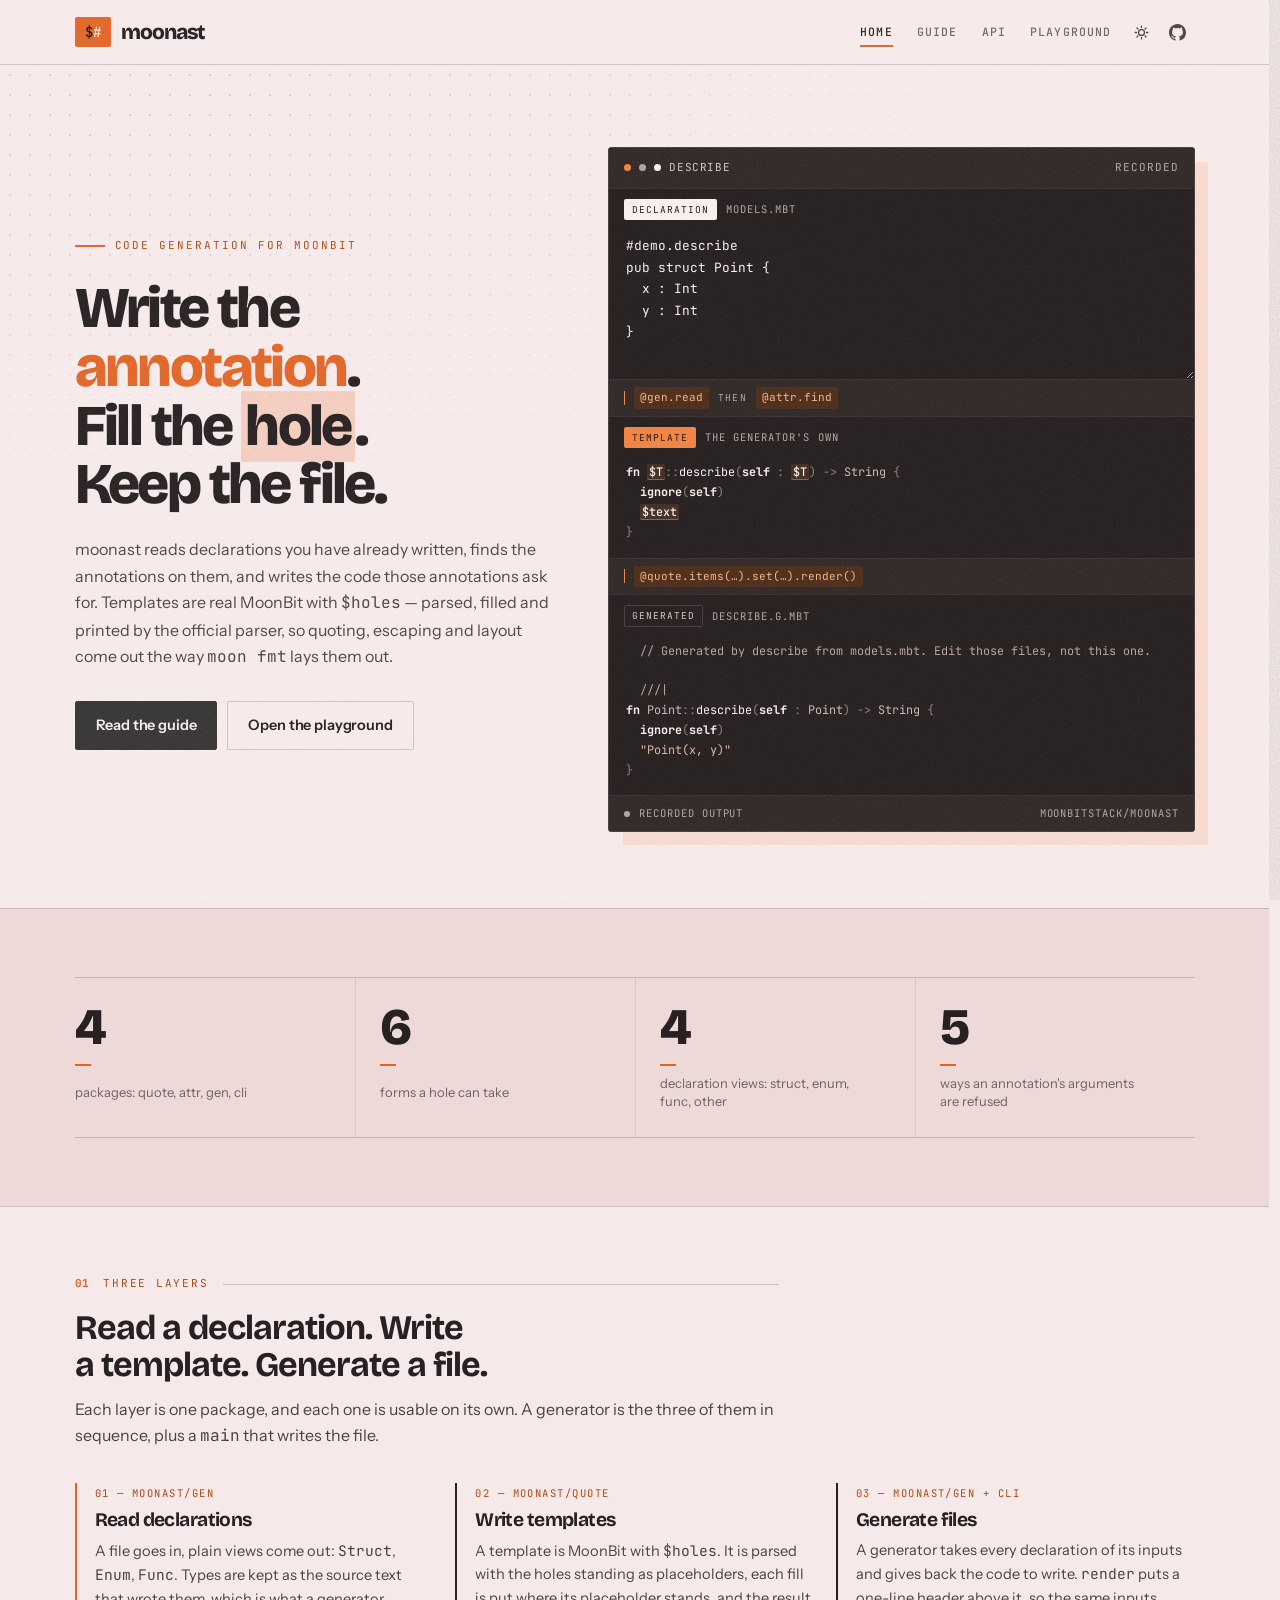
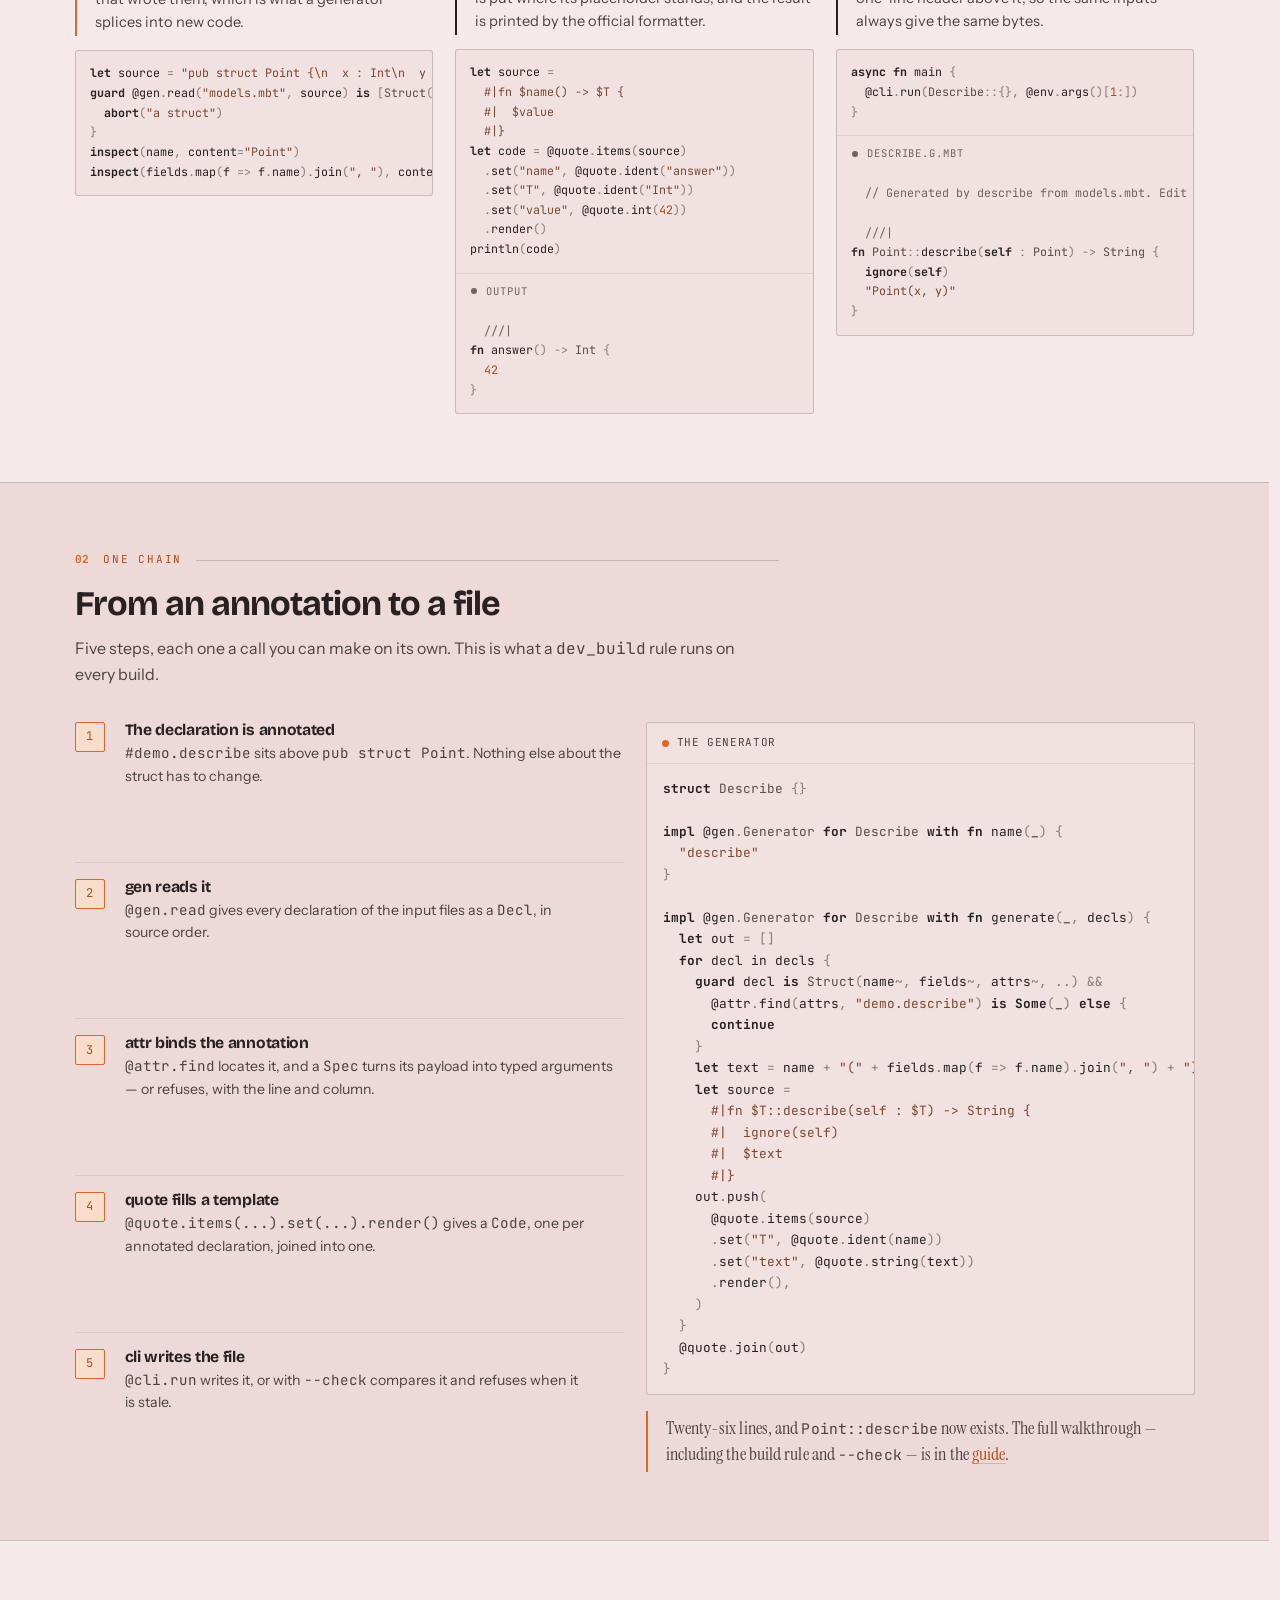
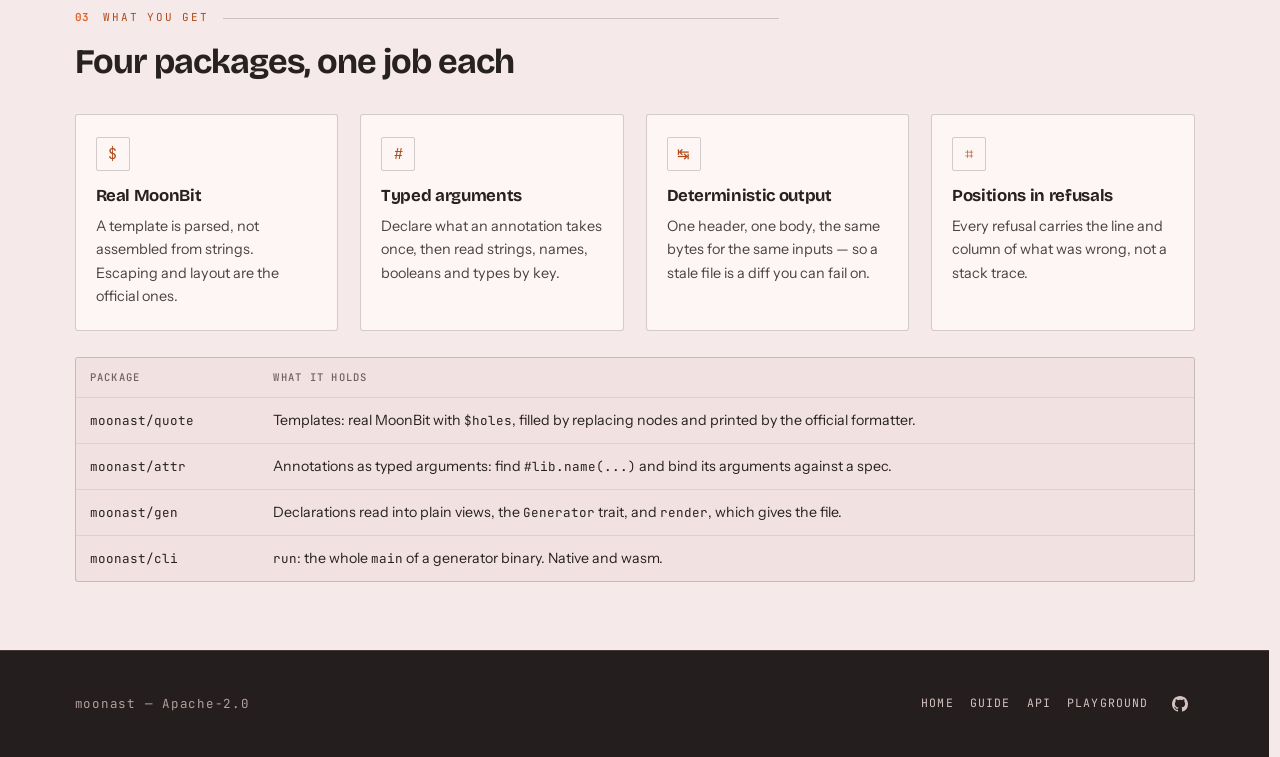
==== docs/index.html @ d5c6f60c "docs(moonast): a site that walks the annotation-to-file chain, and runs it. docs/ holds the pages: a" ====
<!doctype html>
<html lang="en">
<head>
<meta charset="utf-8">
<meta name="viewport" content="width=device-width, initial-scale=1">
<title>moonast — code generation for MoonBit from annotated declarations</title>
<meta name="description" content="moonast reads annotated MoonBit declarations, fills real MoonBit templates, and writes generated files. Four packages: quote, attr, gen, cli.">
<link rel="icon" href="data:image/svg+xml,%3Csvg xmlns='http://www.w3.org/2000/svg' viewBox='0 0 32 32'%3E%3Crect width='32' height='32' rx='7' fill='%23272121'/%3E%3Ctext x='16' y='24' font-family='monospace' font-size='21' fill='%23e16428' text-anchor='middle'%3E%24%3C/text%3E%3C/svg%3E">
<link rel="preconnect" href="https://fonts.googleapis.com">
<link rel="preconnect" href="https://fonts.gstatic.com" crossorigin>
<link href="https://fonts.googleapis.com/css2?family=Bricolage+Grotesque:opsz,wght@12..96,600;12..96,800&family=Instrument+Sans:wght@400;500;600&family=Instrument+Serif:ital@0;1&family=JetBrains+Mono:wght@400;500&display=swap" rel="stylesheet">
<link rel="stylesheet" href="site.css">
</head>
<body>
<a class="skip" href="#main">Skip to content</a>

<header class="top">
  <div class="wrap">
    <a class="mark" href="index.html"><span class="glyph">$<b>#</b></span>moonast</a>
    <nav class="nav">
      <a href="index.html" aria-current="page">Home</a>
      <a href="guide.html">Guide</a>
      <a href="api.html">API</a>
      <a href="play.html">Playground</a>
      <a class="icon" data-theme-toggle href="#" title="Switch theme" aria-label="Switch theme">
        <svg viewBox="0 0 24 24" fill="none" stroke="currentColor" stroke-width="1.8" stroke-linecap="round"><circle cx="12" cy="12" r="4.2"/><path d="M12 3v2M12 19v2M3 12h2M19 12h2M5.6 5.6l1.4 1.4M17 17l1.4 1.4M18.4 5.6L17 7M7 17l-1.4 1.4"/></svg>
      </a>
      <a class="icon" href="https://github.com/moonbitstack/moonast" title="moonast on GitHub" aria-label="moonast on GitHub">
        <svg viewBox="0 0 16 16" fill="currentColor"><path d="M8 0C3.58 0 0 3.58 0 8c0 3.54 2.29 6.53 5.47 7.59.4.07.55-.17.55-.38 0-.19-.01-.82-.01-1.49-2.01.37-2.53-.49-2.69-.94-.09-.23-.48-.94-.82-1.13-.28-.15-.68-.52-.01-.53.63-.01 1.08.58 1.23.82.72 1.21 1.87.87 2.33.66.07-.52.28-.87.51-1.07-1.78-.2-3.64-.89-3.64-3.95 0-.87.31-1.59.82-2.15-.08-.2-.36-1.02.08-2.12 0 0 .67-.21 2.2.82a7.42 7.42 0 0 1 2-.27c.68 0 1.36.09 2 .27 1.53-1.04 2.2-.82 2.2-.82.44 1.1.16 1.92.08 2.12.51.56.82 1.27.82 2.15 0 3.07-1.87 3.75-3.65 3.95.29.25.54.73.54 1.48 0 1.07-.01 1.93-.01 2.2 0 .21.15.46.55.38A7.995 7.995 0 0 0 16 8c0-4.42-3.58-8-8-8Z"/></svg>
      </a>
    </nav>
  </div>
</header>

<main id="main">

<section class="hero">
  <div class="wrap">
    <div class="hero-grid">
      <div>
        <span class="eyebrow">Code generation for MoonBit</span>
        <h1 class="display">Write the <span class="fill">annotation</span>.<br>Fill the <span class="hole">hole</span>.<br>Keep the file.</h1>
        <p class="lede">
          moonast reads declarations you have already written, finds the annotations on them,
          and writes the code those annotations ask for. Templates are real MoonBit with
          <code>$holes</code> — parsed, filled and printed by the official parser, so quoting,
          escaping and layout come out the way <code>moon fmt</code> lays them out.
        </p>
        <div class="cta">
          <a class="btn primary" href="guide.html">Read the guide</a>
          <a class="btn ghost" href="play.html">Open the playground</a>
        </div>
      </div>

      <div class="card slab" id="hero-card">
        <div class="card-head">
          <span class="dot attr"></span><span class="dot hole"></span><span class="dot gen"></span>
          <span class="name">describe</span>
          <span class="spacer"></span>
          <span id="hero-mode">recorded</span>
        </div>
        <div class="stack">
          <div class="pane">
            <div class="pane-label"><span class="tag a">declaration</span> models.mbt</div>
            <div class="pane-box" style="border:0;border-radius:0">
              <textarea id="hero-src" spellcheck="false" aria-label="Declaration source">#demo.describe
pub struct Point {
  x : Int
  y : Int
}
</textarea>
            </div>
          </div>
          <div class="link"><span class="call">@gen.read</span><span class="via">then</span><span class="call">@attr.find</span></div>
          <div class="pane">
            <div class="pane-label"><span class="tag h">template</span> the generator's own</div>
            <pre data-lang="moonbit"><code>fn $T::describe(self : $T) -&gt; String {
  ignore(self)
  $text
}</code></pre>
          </div>
          <div class="link"><span class="call">@quote.items(…).set(…).render()</span></div>
          <div class="pane">
            <div class="pane-label"><span class="tag g">generated</span> describe.g.mbt</div>
            <pre data-lang="moonbit" id="hero-out"><code>// Generated by describe from models.mbt. Edit those files, not this one.

///|
fn Point::describe(self : Point) -&gt; String {
  ignore(self)
  "Point(x, y)"
}</code></pre>
          </div>
        </div>
        <div class="status" id="hero-status"><span class="dot"></span><span>loading the engine</span><span class="spacer"></span><span>moonbitstack/moonast</span></div>
      </div>
    </div>
  </div>
</section>

<section class="band alt">
  <div class="wrap">
    <div class="numbers">
      <div><span class="n">4</span><span class="l">packages: quote, attr, gen, cli</span></div>
      <div><span class="n">6</span><span class="l">forms a hole can take</span></div>
      <div><span class="n">4</span><span class="l">declaration views: struct, enum, func, other</span></div>
      <div><span class="n">5</span><span class="l">ways an annotation's arguments are refused</span></div>
    </div>
  </div>
</section>

<section class="band">
  <div class="wrap">
    <div class="band-head">
      <div class="kicker">Three layers</div>
      <h2>Read a declaration. Write a template. Generate a file.</h2>
      <p>Each layer is one package, and each one is usable on its own. A generator is the three
        of them in sequence, plus a <code>main</code> that writes the file.</p>
    </div>

    <div class="grid three">
      <div>
        <div class="layer a">
          <span class="n">01 — moonast/gen</span>
          <h3>Read declarations</h3>
          <p>A file goes in, plain views come out: <code>Struct</code>, <code>Enum</code>,
            <code>Func</code>. Types are kept as the source text that wrote them, which is what a
            generator splices into new code.</p>
        </div>
        <div class="code-block" style="margin-top:14px">
          <pre data-lang="moonbit"><code>let source = "pub struct Point {\n  x : Int\n  y : Int\n}"
guard @gen.read("models.mbt", source) is [Struct(name~, fields~, ..)] else {
  abort("a struct")
}
inspect(name, content="Point")
inspect(fields.map(f =&gt; f.name).join(", "), content="x, y")</code></pre>
        </div>
      </div>

      <div>
        <div class="layer h">
          <span class="n">02 — moonast/quote</span>
          <h3>Write templates</h3>
          <p>A template is MoonBit with <code>$holes</code>. It is parsed with the holes standing
            as placeholders, each fill is put where its placeholder stands, and the result is
            printed by the official formatter.</p>
        </div>
        <div class="code-block" style="margin-top:14px">
          <pre data-lang="moonbit"><code>let source =
  #|fn $name() -&gt; $T {
  #|  $value
  #|}
let code = @quote.items(source)
  .set("name", @quote.ident("answer"))
  .set("T", @quote.ident("Int"))
  .set("value", @quote.int(42))
  .render()
println(code)</code></pre>
          <div class="status" style="border-top:1px solid var(--line-soft)"><span class="dot gen"></span><span>output</span></div>
          <pre data-lang="moonbit"><code>///|
fn answer() -&gt; Int {
  42
}</code></pre>
        </div>
      </div>

      <div>
        <div class="layer g">
          <span class="n">03 — moonast/gen + cli</span>
          <h3>Generate files</h3>
          <p>A generator takes every declaration of its inputs and gives back the code to write.
            <code>render</code> puts a one-line header above it, so the same inputs always give
            the same bytes.</p>
        </div>
        <div class="code-block" style="margin-top:14px">
          <pre data-lang="moonbit"><code>async fn main {
  @cli.run(Describe::{}, @env.args()[1:])
}</code></pre>
          <div class="status" style="border-top:1px solid var(--line-soft)"><span class="dot gen"></span><span>describe.g.mbt</span></div>
          <pre data-lang="moonbit"><code>// Generated by describe from models.mbt. Edit those files, not this one.

///|
fn Point::describe(self : Point) -&gt; String {
  ignore(self)
  "Point(x, y)"
}</code></pre>
        </div>
      </div>
    </div>
  </div>
</section>

<section class="band alt">
  <div class="wrap">
    <div class="band-head">
      <div class="kicker">One chain</div>
      <h2>From an annotation to a file</h2>
      <p>Five steps, each one a call you can make on its own. This is what a
        <code>dev_build</code> rule runs on every build.</p>
    </div>

    <div class="grid two">
      <div class="pipe">
        <div class="pipe-step on"><span class="i">1</span><div>
          <h4>The declaration is annotated</h4>
          <p><code>#demo.describe</code> sits above <code>pub struct Point</code>. Nothing else
            about the struct has to change.</p>
        </div></div>
        <div class="pipe-step on"><span class="i">2</span><div>
          <h4>gen reads it</h4>
          <p><code>@gen.read</code> gives every declaration of the input files as a
            <code>Decl</code>, in source order.</p>
        </div></div>
        <div class="pipe-step on"><span class="i">3</span><div>
          <h4>attr binds the annotation</h4>
          <p><code>@attr.find</code> locates it, and a <code>Spec</code> turns its payload into
            typed arguments — or refuses, with the line and column.</p>
        </div></div>
        <div class="pipe-step on"><span class="i">4</span><div>
          <h4>quote fills a template</h4>
          <p><code>@quote.items(...).set(...).render()</code> gives a <code>Code</code>, one per
            annotated declaration, joined into one.</p>
        </div></div>
        <div class="pipe-step on"><span class="i">5</span><div>
          <h4>cli writes the file</h4>
          <p><code>@cli.run</code> writes it, or with <code>--check</code> compares it and refuses
            when it is stale.</p>
        </div></div>
      </div>

      <div>
        <div class="code-block">
          <div class="card-head"><span class="dot attr"></span><span class="name">the generator</span></div>
          <pre data-lang="moonbit"><code>struct Describe {}

impl @gen.Generator for Describe with fn name(_) {
  "describe"
}

impl @gen.Generator for Describe with fn generate(_, decls) {
  let out = []
  for decl in decls {
    guard decl is Struct(name~, fields~, attrs~, ..) &amp;&amp;
      @attr.find(attrs, "demo.describe") is Some(_) else {
      continue
    }
    let text = name + "(" + fields.map(f =&gt; f.name).join(", ") + ")"
    let source =
      #|fn $T::describe(self : $T) -&gt; String {
      #|  ignore(self)
      #|  $text
      #|}
    out.push(
      @quote.items(source)
      .set("T", @quote.ident(name))
      .set("text", @quote.string(text))
      .render(),
    )
  }
  @quote.join(out)
}</code></pre>
        </div>
        <blockquote style="margin-top:16px">
          Twenty-six lines, and <code>Point::describe</code> now exists. The full walkthrough —
          including the build rule and <code>--check</code> — is in the
          <a href="guide.html">guide</a>.
        </blockquote>
      </div>
    </div>
  </div>
</section>

<section class="band">
  <div class="wrap">
    <div class="band-head">
      <div class="kicker">What you get</div>
      <h2>Four packages, one job each</h2>
    </div>
    <div class="grid four">
      <div class="feature">
        <span class="glyph">$</span>
        <h3>Real MoonBit</h3>
        <p>A template is parsed, not assembled from strings. Escaping and layout are the
          official ones.</p>
      </div>
      <div class="feature">
        <span class="glyph">#</span>
        <h3>Typed arguments</h3>
        <p>Declare what an annotation takes once, then read strings, names, booleans and types
          by key.</p>
      </div>
      <div class="feature">
        <span class="glyph">↹</span>
        <h3>Deterministic output</h3>
        <p>One header, one body, the same bytes for the same inputs — so a stale file is a
          diff you can fail on.</p>
      </div>
      <div class="feature">
        <span class="glyph">⌗</span>
        <h3>Positions in refusals</h3>
        <p>Every refusal carries the line and column of what was wrong, not a stack trace.</p>
      </div>
    </div>

    <div class="code-block" style="margin-top:26px">
      <div class="tscroll"><table class="plain">
        <thead><tr><th>Package</th><th>What it holds</th></tr></thead>
        <tbody>
          <tr><td><code>moonast/quote</code></td><td>Templates: real MoonBit with <code>$holes</code>, filled by replacing nodes and printed by the official formatter.</td></tr>
          <tr><td><code>moonast/attr</code></td><td>Annotations as typed arguments: find <code>#lib.name(...)</code> and bind its arguments against a spec.</td></tr>
          <tr><td><code>moonast/gen</code></td><td>Declarations read into plain views, the <code>Generator</code> trait, and <code>render</code>, which gives the file.</td></tr>
          <tr><td><code>moonast/cli</code></td><td><code>run</code>: the whole <code>main</code> of a generator binary. Native and wasm.</td></tr>
        </tbody>
      </table></div>
    </div>
  </div>
</section>

</main>

<footer class="site slab">
  <div class="wrap">
    <p>moonast — Apache-2.0</p>
    <div class="r">
      <a href="index.html">Home</a>
      <a href="guide.html">Guide</a>
      <a href="api.html">API</a>
      <a href="play.html">Playground</a>
      <a class="icon" href="https://github.com/moonbitstack/moonast" title="moonast on GitHub" aria-label="moonast on GitHub">
        <svg viewBox="0 0 16 16" fill="currentColor"><path d="M8 0C3.58 0 0 3.58 0 8c0 3.54 2.29 6.53 5.47 7.59.4.07.55-.17.55-.38 0-.19-.01-.82-.01-1.49-2.01.37-2.53-.49-2.69-.94-.09-.23-.48-.94-.82-1.13-.28-.15-.68-.52-.01-.53.63-.01 1.08.58 1.23.82.72 1.21 1.87.87 2.33.66.07-.52.28-.87.51-1.07-1.78-.2-3.64-.89-3.64-3.95 0-.87.31-1.59.82-2.15-.08-.2-.36-1.02.08-2.12 0 0 .67-.21 2.2.82a7.42 7.42 0 0 1 2-.27c.68 0 1.36.09 2 .27 1.53-1.04 2.2-.82 2.2-.82.44 1.1.16 1.92.08 2.12.51.56.82 1.27.82 2.15 0 3.07-1.87 3.75-3.65 3.95.29.25.54.73.54 1.48 0 1.07-.01 1.93-.01 2.2 0 .21.15.46.55.38A7.995 7.995 0 0 0 16 8c0-4.42-3.58-8-8-8Z"/></svg>
      </a>
    </div>
  </div>
</footer>

<script src="site.js"></script>
<script>
(() => {
  const src = document.getElementById("hero-src");
  const out = document.getElementById("hero-out").querySelector("code");
  const status = document.getElementById("hero-status");
  const mode = document.getElementById("hero-mode");
  const recorded = out.textContent;

  const say = (cls, text) => {
    status.className = "status " + cls;
    status.querySelector("span:nth-child(2)").textContent = text;
  };

  let api = null;
  const run = () => {
    if (!api) return;
    const text = api.generate("describe", src.value.endsWith("\n") ? src.value : src.value + "\n");
    out.textContent = text.replace(/\n+$/, "");
    window.moonastSite.render(out);
    say(text.startsWith("//") ? "ready" : "bad", text.startsWith("//") ? "running in your browser" : "refused");
  };

  src.addEventListener("input", run);

  const boot = () => {
    window.moonastSite.loadEngine().then((m) => {
      api = m;
      mode.textContent = "live";
      run();
    }).catch(() => {
      say("", "recorded output");
    });
  };

  if ("IntersectionObserver" in window) {
    const io = new IntersectionObserver((es) => {
      if (es.some((e) => e.isIntersecting)) { io.disconnect(); boot(); }
    }, { rootMargin: "200px" });
    io.observe(document.getElementById("hero-card"));
  } else {
    boot();
  }
})();
</script>
</body>
</html>
---- docs/site.css ----
/* moonast — the site's only stylesheet.
   Warm ink on bone paper; one chroma, the orange that marks an annotation.
   Every colour is a token, and every token is light-dark(), so the whole
   page flips from `color-scheme` alone. */

/* ------------------------------------------------------------- tokens */

:root {
  color-scheme: light;

  --paper:       light-dark(#f6e9e9, #181313);
  --paper-deep:  light-dark(#eed9d9, #131010);
  --surface:     light-dark(#fdf6f5, #211b1b);
  --surface-2:   light-dark(#f1e1e0, #2d2525);

  --ink:         light-dark(#272121, #f7ecea);
  --ink-soft:    light-dark(#4b4241, #d3c1be);
  --ink-faint:   light-dark(#6f6260, #a4918e);

  --line:        color-mix(in oklab, var(--ink) 20%, transparent);
  --line-soft:   color-mix(in oklab, var(--ink) 9%, transparent);

  --accent:      light-dark(#e16428, #f0803f);
  --accent-text: light-dark(#b04a16, #f6a878);
  --accent-wash: light-dark(#f8ddcd, #42281a);
  --warn:        light-dark(#9d3a2e, #ef8f80);
  /* The filled control: stone on paper, bone on ink. */
  --solid:       light-dark(#363333, #f7ecea);
  --on-solid:    light-dark(#f6e9e9, #181313);

  --grid:        light-dark(rgba(225, 100, 40, 0.26), rgba(240, 128, 63, 0.2));
  /* A tint that sits behind display type: warmer on paper, quieter on ink. */
  --mark: light-dark(
    color-mix(in oklab, #e16428 22%, transparent),
    color-mix(in oklab, #f0803f 15%, transparent)
  );

  --display: "Bricolage Grotesque", "Instrument Sans", system-ui, sans-serif;
  --serif: "Instrument Serif", "Iowan Old Style", Georgia, "Times New Roman", serif;
  --body: "Instrument Sans", system-ui, -apple-system, "Segoe UI", sans-serif;
  --mono: "JetBrains Mono", ui-monospace, "SFMono-Regular", Menlo, monospace;

  --radius: 3px;
  --bar: 3px;
  --maxw: 1180px;

  --shadow: 0 1px 0 color-mix(in oklab, var(--ink) 6%, transparent);
}

/* An explicit choice beats the OS; without one, follow it. */
:root:not([data-theme]) { color-scheme: light dark; }
:root[data-theme="light"] { color-scheme: light; }
:root[data-theme="dark"] { color-scheme: dark; }

/* The dark plate. Inside it the same tokens resolve to their dark side, so
   every component below works unchanged on both a bone and an ink page. */
.slab {
  color-scheme: dark;
  --paper: #1d1818;
  --paper-deep: #171212;
  --surface: #241e1e;
  --surface-2: #2e2726;
  --ink: #f8eeec;
  --ink-soft: #d5c3c0;
  --ink-faint: #b3a19b;
  --line: #453a38;
  --line-soft: #382f2e;
  --accent: #f0803f;
  --accent-text: #f8b184;
  --accent-wash: #4a2c1a;
  --warn: #f5978a;
  --solid: #f7ecea;
  --on-solid: #1d1818;
  --grid: rgba(240, 128, 63, 0.22);
  --mark: color-mix(in oklab, #f0803f 15%, transparent);
  --shadow: 0 1px 0 rgba(0, 0, 0, 0.5);
}

/* --------------------------------------------------------------- base */

/* No ligatures: what the reader sees is what they type. */
html, button, input, textarea, select {
  font-variant-ligatures: no-contextual;
}

* { box-sizing: border-box; }

html {
  background: var(--paper);
  scroll-behavior: smooth;
  scrollbar-gutter: stable;
  -webkit-text-size-adjust: 100%;
}

body {
  margin: 0;
  min-height: 100vh;
  display: flex;
  flex-direction: column;
  font-family: var(--body);
  font-size: 16px;
  line-height: 1.62;
  font-feature-settings: "ss01" 0;
  color: var(--ink);
  background: var(--paper);
  overflow-x: hidden;
}

/* Paper tooth. A fixed weave over everything, never in the way. */
body::after {
  content: "";
  position: fixed;
  inset: 0;
  z-index: 90;
  pointer-events: none;
  opacity: 0.42;
  mix-blend-mode: soft-light;
  background-image: url("data:image/svg+xml,%3Csvg xmlns='http://www.w3.org/2000/svg' width='180' height='180'%3E%3Cfilter id='n'%3E%3CfeTurbulence type='fractalNoise' baseFrequency='0.82' numOctaves='3' stitchTiles='stitch'/%3E%3CfeColorMatrix type='saturate' values='0'/%3E%3C/filter%3E%3Crect width='180' height='180' filter='url(%23n)'/%3E%3C/svg%3E");
  background-size: 180px 180px;
}

::selection {
  background: color-mix(in oklab, var(--accent) 30%, transparent);
  color: var(--ink);
}

:focus-visible {
  outline: 2px solid var(--accent);
  outline-offset: 2px;
}

/* Chrome ignores ::-webkit-scrollbar once scrollbar-color is set, so the
   standard properties go behind a @supports guard. */
@supports not selector(::-webkit-scrollbar) {
  html, pre, .scroll, .tscroll {
    scrollbar-color: var(--line) transparent;
    scrollbar-width: thin;
  }
}

::-webkit-scrollbar { width: 11px; height: 11px; }
::-webkit-scrollbar-track { background: transparent; }
::-webkit-scrollbar-thumb {
  background: color-mix(in oklab, var(--ink-faint) 42%, transparent);
  border: 3px solid var(--paper);
  border-radius: 99px;
}
::-webkit-scrollbar-thumb:hover {
  background: color-mix(in oklab, var(--accent) 70%, var(--ink-faint));
}
pre::-webkit-scrollbar-thumb { border-color: var(--surface-2); }

.tscroll { overflow-x: auto; }
.tscroll > table { min-width: 520px; }

a {
  color: var(--accent-text);
  text-decoration-thickness: 1px;
  text-underline-offset: 3px;
  text-decoration-color: color-mix(in oklab, var(--accent) 40%, transparent);
}
a:hover {
  color: color-mix(in oklab, var(--accent-text) 80%, var(--ink));
  text-decoration-color: currentColor;
}

h1, h2, h3, h4 {
  font-family: var(--display);
  font-weight: 700;
  line-height: 1.08;
  letter-spacing: -0.028em;
  color: var(--ink);
  margin: 0;
  text-wrap: balance;
}

p { margin: 0 0 1em; text-wrap: pretty; }
p:last-child { margin-bottom: 0; }

code, kbd, pre, textarea { font-family: var(--mono); }

/* ------------------------------------------------------------- layout */

.wrap {
  width: 100%;
  max-width: var(--maxw);
  margin: 0 auto;
  padding: 0 30px;
}

.grid { display: grid; gap: 22px; grid-template-columns: minmax(0, 1fr); }
.grid.two { grid-template-columns: repeat(2, minmax(0, 1fr)); }
.grid.three { grid-template-columns: repeat(3, minmax(0, 1fr)); }
.grid.four { grid-template-columns: repeat(4, minmax(0, 1fr)); }

@media (width <= 860px) {
  .grid.two, .grid.three, .grid.four { grid-template-columns: minmax(0, 1fr); }
  .wrap { padding: 0 18px; }
}

/* ---------------------------------------------------------------- nav */

.top {
  position: sticky;
  top: 0;
  z-index: 40;
  background: color-mix(in oklab, var(--paper) 90%, transparent);
  backdrop-filter: blur(14px) saturate(1.1);
  border-bottom: 1px solid var(--line);
}

.top .wrap {
  display: flex;
  align-items: center;
  gap: 18px;
  min-height: 64px;
}

.mark {
  display: inline-flex;
  align-items: center;
  gap: 10px;
  font-family: var(--display);
  font-weight: 800;
  font-size: 21px;
  letter-spacing: -0.045em;
  color: var(--ink);
  text-decoration: none;
}

.mark .glyph {
  display: inline-flex;
  align-items: center;
  justify-content: center;
  width: 36px;
  height: 30px;
  flex: none;
  border-radius: 2px;
  background: var(--accent);
  color: #24140c;
  font-family: var(--mono);
  font-size: 14px;
  font-weight: 500;
  letter-spacing: -0.06em;
}

.mark .glyph b { color: #f6e9e9; font-weight: 500; }

.nav { display: flex; align-items: center; gap: 2px; margin-left: auto; }

.nav a {
  position: relative;
  padding: 8px 11px;
  border-radius: 0;
  font-family: var(--mono);
  font-size: 11.5px;
  font-weight: 500;
  letter-spacing: 0.1em;
  text-transform: uppercase;
  color: var(--ink-faint);
  text-decoration: none;
}

.nav a:hover { color: var(--ink); background: none; }
.nav a:hover::after {
  content: "";
  position: absolute;
  left: 11px; right: 11px; bottom: 2px;
  height: 1px;
  background: var(--line);
}
.nav a[aria-current="page"] { color: var(--ink); background: none; }
.nav a[aria-current="page"]::after {
  content: "";
  position: absolute;
  left: 11px; right: 11px; bottom: 2px;
  height: 2px;
  background: var(--accent);
}

/* icon-only links must not inherit the text links' padding */
.nav a.icon, .mark { padding: 0; }
.nav a.icon {
  display: inline-grid;
  place-items: center;
  width: 34px;
  height: 34px;
  border-radius: 2px;
  color: var(--ink-soft);
}
.nav a.icon:hover { background: var(--surface-2); color: var(--ink); }
.nav a.icon:hover::after { content: none; }
.nav a.icon svg { display: block; width: 17px; height: 17px; }

@media (width <= 860px) {
  .nav { gap: 0; margin-left: auto; }
  .nav a { padding: 7px 7px; font-size: 10.5px; letter-spacing: 0.06em; }
  .nav a.icon { width: 30px; height: 30px; }
  .nav a[aria-current="page"]::after, .nav a:hover::after { left: 7px; right: 7px; }
  .mark { font-size: 19px; }
  .mark .glyph { width: 32px; height: 28px; }
}

/* On a narrow phone the wordmark and the six links need two rows, not a squeeze. */
@media (width <= 560px) {
  .top .wrap { flex-wrap: wrap; gap: 6px 12px; padding-top: 10px; padding-bottom: 10px; }
  .nav { width: 100%; margin-left: 0; justify-content: space-between; }
}

/* --------------------------------------------------------------- hero */

.hero {
  position: relative;
  padding: 82px 0 76px;
  overflow: hidden;
}

/* A dot matrix rather than a line grid: it reads as stock, not as a chart. */
.hero::before {
  content: "";
  position: absolute;
  inset: 0;
  background-image: radial-gradient(var(--grid) 1px, transparent 1.1px);
  background-size: 20px 20px;
  mask-image: radial-gradient(105% 85% at 12% 0%, #000 8%, transparent 72%);
  pointer-events: none;
}

.hero .wrap { position: relative; }

.hero-grid {
  display: grid;
  grid-template-columns: minmax(0, 0.9fr) minmax(0, 1.1fr);
  gap: 54px;
  align-items: center;
}

@media (width <= 860px) {
  .hero { padding: 48px 0 44px; }
  .hero-grid { grid-template-columns: minmax(0, 1fr); gap: 32px; }
}

.eyebrow {
  display: inline-flex;
  align-items: center;
  gap: 10px;
  font-family: var(--mono);
  font-size: 11px;
  letter-spacing: 0.18em;
  text-transform: uppercase;
  color: var(--accent-text);
  margin-bottom: 24px;
}

.eyebrow::before {
  content: "";
  width: 30px;
  height: 2px;
  background: var(--accent);
}

h1.display {
  font-size: clamp(2.35rem, 4.6vw, 3.6rem);
  font-weight: 800;
  line-height: 1.02;
  letter-spacing: -0.045em;
  margin-bottom: 22px;
}

h1.display .fill { color: var(--accent); }

/* The word "hole" is a hole: a tinted slot cut into the line, filled with ink.
   Its own line-height is tightened so the tint hugs the glyphs. */
h1.display .hole {
  color: var(--ink);
  background: var(--mark);
  line-height: 0.92;
  padding: 0 0.07em 0.02em;
  border-radius: 2px;
}

.lede {
  font-size: clamp(1rem, 1.25vw, 1.09rem);
  line-height: 1.66;
  color: var(--ink-soft);
  max-width: 44ch;
  margin-bottom: 30px;
}

.cta { display: flex; flex-wrap: wrap; gap: 10px; }

.btn {
  display: inline-flex;
  align-items: center;
  gap: 9px;
  padding: 12px 20px;
  border-radius: 2px;
  border: 1px solid transparent;
  font-size: 14.5px;
  font-weight: 600;
  font-family: var(--body);
  letter-spacing: -0.01em;
  text-decoration: none;
  cursor: pointer;
  transition: background 140ms ease, color 140ms ease, border-color 140ms ease;
}

.btn.primary { background: var(--solid); border-color: var(--solid); color: var(--on-solid); }
.btn.primary:hover { background: var(--accent); border-color: var(--accent); color: #24140c; }
.btn.ghost { background: transparent; border-color: var(--line); color: var(--ink); }
.btn.ghost:hover { background: var(--surface-2); border-color: var(--ink-faint); color: var(--ink); }
.btn svg { width: 15px; height: 15px; display: block; }

/* ---------------------------------------------------------------- card */

.card {
  background: var(--surface);
  border: 1px solid var(--line);
  border-radius: var(--radius);
  box-shadow: var(--shadow);
  overflow: hidden;
}

/* The hero's plate sits above the page rather than in it. */
.card.slab {
  box-shadow: 14px 14px 0 -1px color-mix(in oklab, var(--accent) 16%, transparent);
}

.card-head {
  display: flex;
  align-items: center;
  gap: 8px;
  padding: 11px 15px;
  border-bottom: 1px solid var(--line-soft);
  background: var(--surface-2);
  font-family: var(--mono);
  font-size: 11px;
  letter-spacing: 0.08em;
  text-transform: uppercase;
  color: var(--ink-faint);
}

.card-head .dot {
  width: 7px; height: 7px; border-radius: 50%;
  background: var(--line);
  flex: none;
}
.card-head .dot.hole { background: var(--ink-faint); }
.card-head .dot.attr { background: var(--accent); }
.card-head .dot.gen { background: var(--ink); }
.card-head .spacer { margin-left: auto; }
.card-head .name { color: var(--ink-soft); letter-spacing: 0.06em; }

.stack { display: grid; gap: 0; }
.stack > .pane { border-bottom: 1px solid var(--line-soft); }
.stack > .pane:last-child { border-bottom: 0; }

/* The pipeline between panes: what carries one into the next. */
.stack .link {
  display: flex;
  align-items: center;
  gap: 9px;
  padding: 7px 15px;
  background: var(--surface-2);
  border-bottom: 1px solid var(--line-soft);
  font-family: var(--mono);
  font-size: 11px;
  color: var(--ink-faint);
}

.stack .link::before {
  content: "";
  width: 1px;
  height: 14px;
  background: var(--accent);
  flex: none;
}

.stack .link .call {
  color: var(--accent-text);
  background: var(--accent-wash);
  border-radius: 2px;
  padding: 2px 6px;
  white-space: nowrap;
  overflow: hidden;
  text-overflow: ellipsis;
}

.stack .link .via {
  letter-spacing: 0.12em;
  text-transform: uppercase;
  font-size: 9.5px;
}

.pane-label {
  display: flex;
  align-items: center;
  gap: 9px;
  padding: 10px 15px 0;
  font-family: var(--mono);
  font-size: 10.5px;
  letter-spacing: 0.1em;
  text-transform: uppercase;
  color: var(--ink-faint);
}

.pane-label .tag {
  padding: 2px 7px;
  border-radius: 2px;
  font-size: 9.5px;
  letter-spacing: 0.1em;
  border: 1px solid transparent;
}
/* Three treatments, one palette: filled, solid accent, outline. */
.pane-label .tag.a { background: var(--ink); color: var(--paper); }
.pane-label .tag.h { background: var(--accent); color: #24140c; }
.pane-label .tag.g { background: transparent; color: var(--ink-soft); border-color: var(--line); }

/* ------------------------------------------------------------ code area */

pre, .code {
  margin: 0;
  padding: 15px 17px;
  overflow-x: auto;
  overflow-y: hidden;
  font-size: 12.8px;
  line-height: 1.68;
  tab-size: 2;
  white-space: pre;
  background: transparent;
  color: var(--ink);
  font-variant-numeric: tabular-nums;
}

pre code { font: inherit; color: inherit; }

.pane pre { background: transparent; }

/* The plate runs one step smaller so the generator's header line fits. */
.stack pre, .stack textarea { font-size: 11.8px; }

.code-block {
  background: var(--surface-2);
  border: 1px solid var(--line);
  border-radius: var(--radius);
  overflow: hidden;
}

.code-block > pre { padding: 14px 16px; }

.grid.three .code-block > pre,
.grid.four .code-block > pre { font-size: 11.7px; padding: 13px 14px; }

.code-block.with-head > pre { border-radius: 0; }

.output {
  background: var(--surface-2);
  border: 1px solid var(--line);
  border-radius: var(--radius);
  overflow: hidden;
}

.output > pre { background: transparent; }

/* Syntax: names carry weight, literals carry the only two warm tones. */
.tk-com { color: var(--ink-faint); font-style: normal; }
.tk-str { color: light-dark(#7d4630, #e0b09a); }
.tk-key { color: var(--ink); font-weight: 700; }
.tk-ty  { color: light-dark(#5c4a46, #cbb6b1); }
.tk-num { color: var(--accent-text); }
.tk-hole {
  color: var(--ink);
  background: color-mix(in oklab, var(--accent) 14%, transparent);
  box-shadow: inset 0 -1px 0 color-mix(in oklab, var(--accent) 55%, transparent);
  border-radius: 2px;
  padding: 0 2px;
  font-weight: 500;
}
.tk-attr {
  color: var(--accent-text);
  background: var(--accent-wash);
  border-radius: 2px;
  padding: 0 3px;
  font-weight: 500;
}
.tk-punct { color: light-dark(#8d7a76, #8e7a75); }

/* Non-ASCII graphemes get a fixed advance so trailing comments line up. */
.w2 { display: inline-block; width: 2ch; }
.w1 { display: inline-block; width: 1ch; }

/* ---------------------------------------------------------------- band */

main { counter-reset: band; }

.band { padding: 68px 0; border-top: 1px solid var(--line); }
.band.alt { background: var(--paper-deep); }

.band-head { margin-bottom: 34px; max-width: 64ch; counter-increment: band; }

.band-head .kicker {
  display: flex;
  align-items: center;
  gap: 14px;
  font-family: var(--mono);
  font-size: 11px;
  letter-spacing: 0.16em;
  text-transform: uppercase;
  color: var(--accent-text);
  margin-bottom: 16px;
}
.band-head .kicker::before {
  content: counter(band, decimal-leading-zero);
  color: var(--accent);
  font-weight: 700;
  letter-spacing: 0.04em;
}
.band-head .kicker::after {
  content: "";
  flex: 1 1 auto;
  height: 1px;
  background: var(--line);
}

.band-head h2 { font-size: clamp(1.55rem, 3vw, 2.15rem); margin-bottom: 14px; }
.band-head p { color: var(--ink-soft); font-size: 1rem; }

/* ------------------------------------------------------------ features */

.feature {
  background: var(--surface);
  border: 1px solid var(--line);
  border-radius: var(--radius);
  padding: 22px 20px;
  display: grid;
  gap: 10px;
  align-content: start;
  transition: transform 160ms ease, box-shadow 160ms ease, border-color 160ms ease;
}

.feature:hover {
  transform: translate(-2px, -2px);
  border-color: color-mix(in oklab, var(--accent) 45%, var(--line));
  box-shadow: 5px 5px 0 color-mix(in oklab, var(--accent) 22%, transparent);
}

.feature .glyph {
  font-family: var(--mono);
  font-size: 15px;
  width: 34px; height: 34px;
  display: grid; place-items: center;
  border-radius: 2px;
  border: 1px solid var(--line);
  background: transparent;
  color: var(--accent-text);
  margin-bottom: 6px;
}

.feature h3 { font-size: 1.05rem; letter-spacing: -0.02em; }
.feature p { color: var(--ink-soft); font-size: 14.4px; margin: 0; line-height: 1.6; }

/* --------------------------------------------------------------- layers */

.layer {
  border-left: 2px solid var(--ink);
  padding: 2px 0 2px 18px;
  display: grid;
  gap: 8px;
}

.layer.a { border-left-color: var(--accent); }

.layer .n {
  font-family: var(--mono);
  font-size: 10.5px;
  letter-spacing: 0.14em;
  text-transform: uppercase;
  color: var(--accent-text);
}
.layer h3 { font-size: 1.2rem; letter-spacing: -0.03em; }
.layer p { color: var(--ink-soft); font-size: 14.6px; margin: 0; line-height: 1.6; }

/* --------------------------------------------------------------- numbers */

.numbers {
  display: grid;
  grid-template-columns: repeat(4, minmax(0, 1fr));
  gap: 0;
  background: none;
  border: 0;
  border-top: 1px solid var(--line);
  border-bottom: 1px solid var(--line);
  border-radius: 0;
  overflow: hidden;
}

@media (width <= 860px) { .numbers { grid-template-columns: repeat(2, minmax(0, 1fr)); } }

.numbers > div {
  background: none;
  padding: 26px 24px;
  display: grid;
  gap: 8px;
  border-left: 1px solid var(--line-soft);
}
.numbers > div:first-child { border-left: 0; padding-left: 0; }

@media (width <= 860px) {
  .numbers > div { padding: 22px 18px; }
  .numbers > div:nth-child(odd) { border-left: 0; padding-left: 0; }
  .numbers > div:nth-child(3), .numbers > div:nth-child(4) { border-top: 1px solid var(--line-soft); }
}

.numbers .n {
  font-family: var(--display);
  font-weight: 800;
  font-size: clamp(2.4rem, 4.4vw, 3.2rem);
  letter-spacing: -0.05em;
  line-height: 0.92;
  color: var(--ink);
  display: block;
}
.numbers .n::after {
  content: "";
  display: block;
  width: 16px;
  height: 2px;
  margin-top: 12px;
  background: var(--accent);
}
.numbers .l { font-size: 13px; line-height: 1.45; color: var(--ink-faint); max-width: 22ch; }

/* ----------------------------------------------------------------- pipe */

.pipe { display: grid; gap: 0; }

.pipe-step {
  display: grid;
  grid-template-columns: 34px minmax(0, 1fr);
  gap: 16px;
  align-items: start;
  padding: 16px 0;
  border-bottom: 1px solid var(--line-soft);
}
.pipe-step:first-child { padding-top: 0; }
.pipe-step:last-child { border-bottom: 0; padding-bottom: 0; }

.pipe-step .i {
  display: grid;
  place-items: center;
  width: 30px; height: 30px;
  border-radius: 2px;
  border: 1px solid var(--line);
  background: var(--surface);
  font-family: var(--mono);
  font-size: 12px;
  color: var(--ink-faint);
}

.pipe-step.on .i {
  border-color: var(--accent);
  color: var(--accent-text);
  background: var(--accent-wash);
}

.pipe-step h4 { font-size: 0.98rem; margin-bottom: 3px; letter-spacing: -0.02em; }
.pipe-step p { margin: 0; font-size: 14.2px; color: var(--ink-soft); line-height: 1.6; }

/* --------------------------------------------------------------- tables */

table.api, table.plain {
  width: 100%;
  border-collapse: collapse;
  font-size: 14.2px;
}

table.plain th, table.plain td {
  text-align: left;
  padding: 11px 14px;
  border-bottom: 1px solid var(--line-soft);
  vertical-align: top;
}

table.plain th {
  font-family: var(--mono);
  font-size: 10.5px;
  font-weight: 500;
  letter-spacing: 0.12em;
  text-transform: uppercase;
  color: var(--ink-faint);
  background: var(--surface-2);
}
table.plain tbody tr:last-child td { border-bottom: 0; }
table.plain td code { font-size: 12.6px; color: var(--ink); }

/* ---------------------------------------------------------------- quote */

blockquote, .note {
  margin: 0;
  border-left: 2px solid var(--accent);
  border-radius: 0;
  background: none;
  padding: 4px 0 4px 18px;
  font-family: var(--serif);
  font-size: 1.12rem;
  line-height: 1.5;
  color: var(--ink-soft);
  letter-spacing: 0.005em;
}
blockquote code, .note code { font-size: 0.82em; }

.note.warn {
  border-left-color: var(--warn);
  font-family: var(--body);
  font-size: 14.6px;
  background: color-mix(in oklab, var(--warn) 7%, transparent);
  padding: 12px 16px;
}

/* ------------------------------------------------------------------ doc */

.doc {
  display: grid;
  grid-template-columns: 236px minmax(0, 1fr);
  gap: 44px;
  align-items: start;
  padding: 48px 0 76px;
}

@media (width <= 960px) {
  .doc { grid-template-columns: minmax(0, 1fr); gap: 26px; }
}

.side {
  position: sticky;
  top: 88px;
  max-height: calc(100vh - 116px);
  overflow-y: auto;
  padding-right: 4px;
}

@media (width <= 960px) { .side { position: static; max-height: none; } }

.side h4 {
  font-family: var(--mono);
  font-size: 10.5px;
  font-weight: 500;
  letter-spacing: 0.14em;
  text-transform: uppercase;
  color: var(--ink-faint);
  margin: 0 0 10px;
  padding-bottom: 8px;
  border-bottom: 1px solid var(--line-soft);
}

.side a {
  display: block;
  padding: 6px 12px;
  margin-left: -12px;
  border-left: 2px solid transparent;
  border-radius: 0;
  font-size: 14px;
  color: var(--ink-soft);
  text-decoration: none;
}

.side a:hover { color: var(--ink); background: var(--surface-2); }
.side a.on {
  border-left-color: var(--accent);
  color: var(--ink);
  font-weight: 600;
  background: color-mix(in oklab, var(--accent) 7%, transparent);
}
.side a.sub { padding-left: 22px; font-size: 13.4px; }
.side .group { margin-bottom: 22px; }

.prose { min-width: 0; }

.prose > section { margin-bottom: 56px; scroll-margin-top: 88px; }
.prose > section > h2 {
  font-size: clamp(1.45rem, 2.5vw, 1.9rem);
  margin-bottom: 12px;
  padding-bottom: 13px;
  border-bottom: 1px solid var(--line);
  display: flex;
  align-items: baseline;
  gap: 12px;
}
.prose > section > h2::before {
  content: "";
  width: 5px;
  height: 5px;
  flex: none;
  background: var(--accent);
  transform: translateY(-0.28em) rotate(45deg);
}
.prose h3 { font-size: 1.13rem; margin: 28px 0 8px; letter-spacing: -0.02em; }
.prose h4 { font-size: 1rem; margin: 22px 0 6px; }
.prose p { color: var(--ink-soft); line-height: 1.68; }
.prose ul { color: var(--ink-soft); padding-left: 20px; }
.prose li { margin-bottom: 5px; }
.prose strong { color: var(--ink); font-weight: 600; }

.prose code:not(pre code) {
  background: var(--surface-2);
  border: 1px solid var(--line-soft);
  border-radius: 2px;
  padding: 0.06em 0.34em;
  font-size: 0.87em;
  white-space: nowrap;
  color: var(--ink);
}

.step-n {
  font-family: var(--mono);
  font-size: 10.5px;
  letter-spacing: 0.16em;
  text-transform: uppercase;
  color: var(--accent-text);
  display: block;
  margin-bottom: 8px;
}

/* ------------------------------------------------------------------ api */

.pkg { margin-bottom: 46px; scroll-margin-top: 88px; }
.pkg > h2 {
  font-size: 1.45rem;
  margin-bottom: 6px;
  display: flex;
  align-items: baseline;
  gap: 10px;
  flex-wrap: wrap;
}
.pkg > h2 .path { font-family: var(--mono); font-size: 0.68em; color: var(--accent-text); font-weight: 500; letter-spacing: 0; }
.pkg > .about { color: var(--ink-soft); margin-bottom: 20px; font-size: 14.6px; }

.entry {
  border-top: 1px solid var(--line-soft);
  padding: 17px 0;
  scroll-margin-top: 88px;
}

.entry .sig {
  font-family: var(--mono);
  font-size: 13px;
  background: var(--surface-2);
  border: 1px solid var(--line);
  border-left: 2px solid var(--accent);
  border-radius: 0 var(--bar) var(--bar) 0;
  padding: 10px 14px;
  overflow-x: auto;
  white-space: pre;
  margin-bottom: 9px;
  color: var(--ink);
}

.entry.kind-type .sig { border-left-color: var(--ink); }
.entry.kind-error .sig { border-left-color: var(--warn); }

.entry .doc {
  display: block;
  color: var(--ink-soft);
  font-size: 14.4px;
  line-height: 1.66;
  padding: 0;
  gap: 0;
}
.entry .doc p { margin: 0 0 0.5em; }
.entry .doc p:last-child { margin-bottom: 0; }
.entry .doc code {
  background: var(--surface-2);
  border: 1px solid var(--line-soft);
  border-radius: 2px;
  padding: 0.05em 0.3em;
  font-size: 0.87em;
  color: var(--ink);
}
.entry .doc pre { margin: 9px 0; }

.entry .doc pre {
  background: var(--surface-2);
  border: 1px solid var(--line);
  border-radius: 2px;
  padding: 11px 13px;
  font-size: 12.4px;
  overflow-x: auto;
}

/* The anchor is a reference, not part of the signature: it appears on approach. */
.entry .anchor {
  color: var(--ink-faint);
  text-decoration: none;
  font-size: 12px;
  margin-left: 6px;
  opacity: 0;
  transition: opacity 120ms ease;
}
.entry:hover .anchor, .entry .anchor:focus-visible { opacity: 1; color: var(--accent); }

.params { margin: 9px 0 0; padding: 0; list-style: none; font-size: 14px; }
.params li { padding: 5px 0; border-top: 1px dashed var(--line-soft); color: var(--ink-soft); }
.params li:first-child { border-top: 0; }
.params .pname { font-family: var(--mono); font-size: 12.8px; color: var(--ink); }

/* ----------------------------------------------------------------- play */

.play {
  display: grid;
  grid-template-columns: minmax(0, 1fr) minmax(0, 1fr);
  gap: 18px;
  align-items: stretch;
}

@media (width <= 960px) { .play { grid-template-columns: minmax(0, 1fr); } }

.pane-box {
  background: var(--surface);
  border: 1px solid var(--line);
  border-radius: var(--radius);
  overflow: hidden;
  min-width: 0;
  display: flex;
  flex-direction: column;
}

.hero .pane-box textarea {
  min-height: 116px;
  field-sizing: content;
}

.pane-box textarea {
  display: block;
  width: 100%;
  flex: 1 1 auto;
  min-height: 320px;
  border: 0;
  padding: 15px 17px;
  font-size: 12.8px;
  line-height: 1.68;
  color: var(--ink);
  background: var(--surface);
  resize: vertical;
  white-space: pre;
  overflow-wrap: normal;
  overflow-x: auto;
}

.pane-box textarea:focus { outline: 2px solid var(--accent); outline-offset: -2px; }

.out-pre {
  margin: 0;
  padding: 15px 17px;
  flex: 1 1 auto;
  min-height: 320px;
  font-size: 12.8px;
  line-height: 1.68;
  white-space: pre;
  overflow: auto;
  background: var(--surface);
  color: var(--ink);
}

.out-pre.err { color: var(--warn); }

.fills {
  padding: 13px 15px;
  border-top: 1px solid var(--line-soft);
  background: var(--surface-2);
  display: grid;
  gap: 10px;
}
.fills:empty { display: none; }

.fill-row {
  display: grid;
  grid-template-columns: minmax(0, 132px) minmax(0, 92px) minmax(0, 1fr);
  gap: 8px;
  align-items: center;
}

@media (width <= 620px) { .fill-row { grid-template-columns: minmax(0, 1fr); } }

.fill-row .hn {
  font-family: var(--mono);
  font-size: 12.2px;
  color: var(--accent-text);
  background: var(--accent-wash);
  border-radius: 2px;
  padding: 3px 7px;
  overflow-x: auto;
  white-space: nowrap;
}

.fill-row input, .fill-row select {
  width: 100%;
  min-width: 0;
  padding: 7px 9px;
  border: 1px solid var(--line);
  border-radius: 2px;
  background: var(--surface);
  color: var(--ink);
  font-size: 12.8px;
  font-family: var(--mono);
}
.fill-row select { font-family: var(--body); }
.fill-row input:focus, .fill-row select:focus { outline: 2px solid var(--accent); outline-offset: -1px; }

.chips {
  display: flex;
  flex-wrap: wrap;
  gap: 7px;
  padding: 12px 15px;
  border-bottom: 1px solid var(--line-soft);
  background: var(--surface-2);
}

.chip {
  padding: 6px 12px;
  border-radius: 2px;
  border: 1px solid var(--line);
  background: transparent;
  color: var(--ink-soft);
  font-size: 12.5px;
  font-weight: 500;
  font-family: var(--mono);
  letter-spacing: 0.02em;
  cursor: pointer;
}

.chip:hover { border-color: var(--ink-faint); color: var(--ink); }
.chip[aria-pressed="true"] {
  background: var(--solid);
  border-color: var(--solid);
  color: var(--on-solid);
}

.status {
  display: flex;
  align-items: center;
  gap: 9px;
  padding: 9px 15px;
  border-top: 1px solid var(--line-soft);
  background: var(--surface-2);
  font-family: var(--mono);
  font-size: 10.5px;
  letter-spacing: 0.09em;
  text-transform: uppercase;
  color: var(--ink-faint);
}

.status .dot { width: 6px; height: 6px; border-radius: 50%; background: var(--ink-faint); flex: none; }
.status.ready .dot { background: var(--accent); }
.status.busy .dot { background: var(--accent-text); }
.status.bad .dot { background: var(--warn); }
.status .spacer { margin-left: auto; }

/* --------------------------------------------------------------- footer */

body > main,
body > .wrap { flex: 1 0 auto; }

footer.site {
  margin-top: auto;
  border-top: 1px solid var(--line);
  background: var(--surface);
  color: var(--ink);
  padding: 38px 0;
  margin-top: 0;
}

footer.site .wrap {
  display: flex;
  align-items: center;
  gap: 16px;
  flex-wrap: wrap;
}

footer.site p { margin: 0; color: var(--ink-faint); font-size: 12.5px; font-family: var(--mono); letter-spacing: 0.06em; }
footer.site .r { margin-left: auto; display: flex; align-items: center; gap: 16px; }

footer.site a {
  color: var(--ink-soft);
  text-decoration: none;
  font-size: 11.5px;
  font-family: var(--mono);
  letter-spacing: 0.1em;
  text-transform: uppercase;
}
footer.site a:hover { color: var(--accent); text-decoration: none; }
footer.site a.icon {
  display: inline-grid;
  place-items: center;
  width: 30px;
  height: 30px;
  padding: 0;
}
footer.site a.icon svg { display: block; width: 16px; height: 16px; }

/* --------------------------------------------------------------- misc */

.skip { position: absolute; left: -9999px; }
.skip:focus {
  left: 12px; top: 12px;
  z-index: 100;
  background: var(--ink);
  color: var(--paper);
  padding: 9px 15px;
  border-radius: 2px;
}

.theme-toggle { background: none; border: 0; }
.theme-toggle:hover { background: var(--surface-2) !important; }

.toc-links { display: flex; flex-wrap: wrap; gap: 8px 16px; font-size: 14px; }

@media (prefers-reduced-motion: reduce) {
  html { scroll-behavior: auto; }
  * { animation-duration: 0.01ms !important; transition-duration: 0.01ms !important; }
}
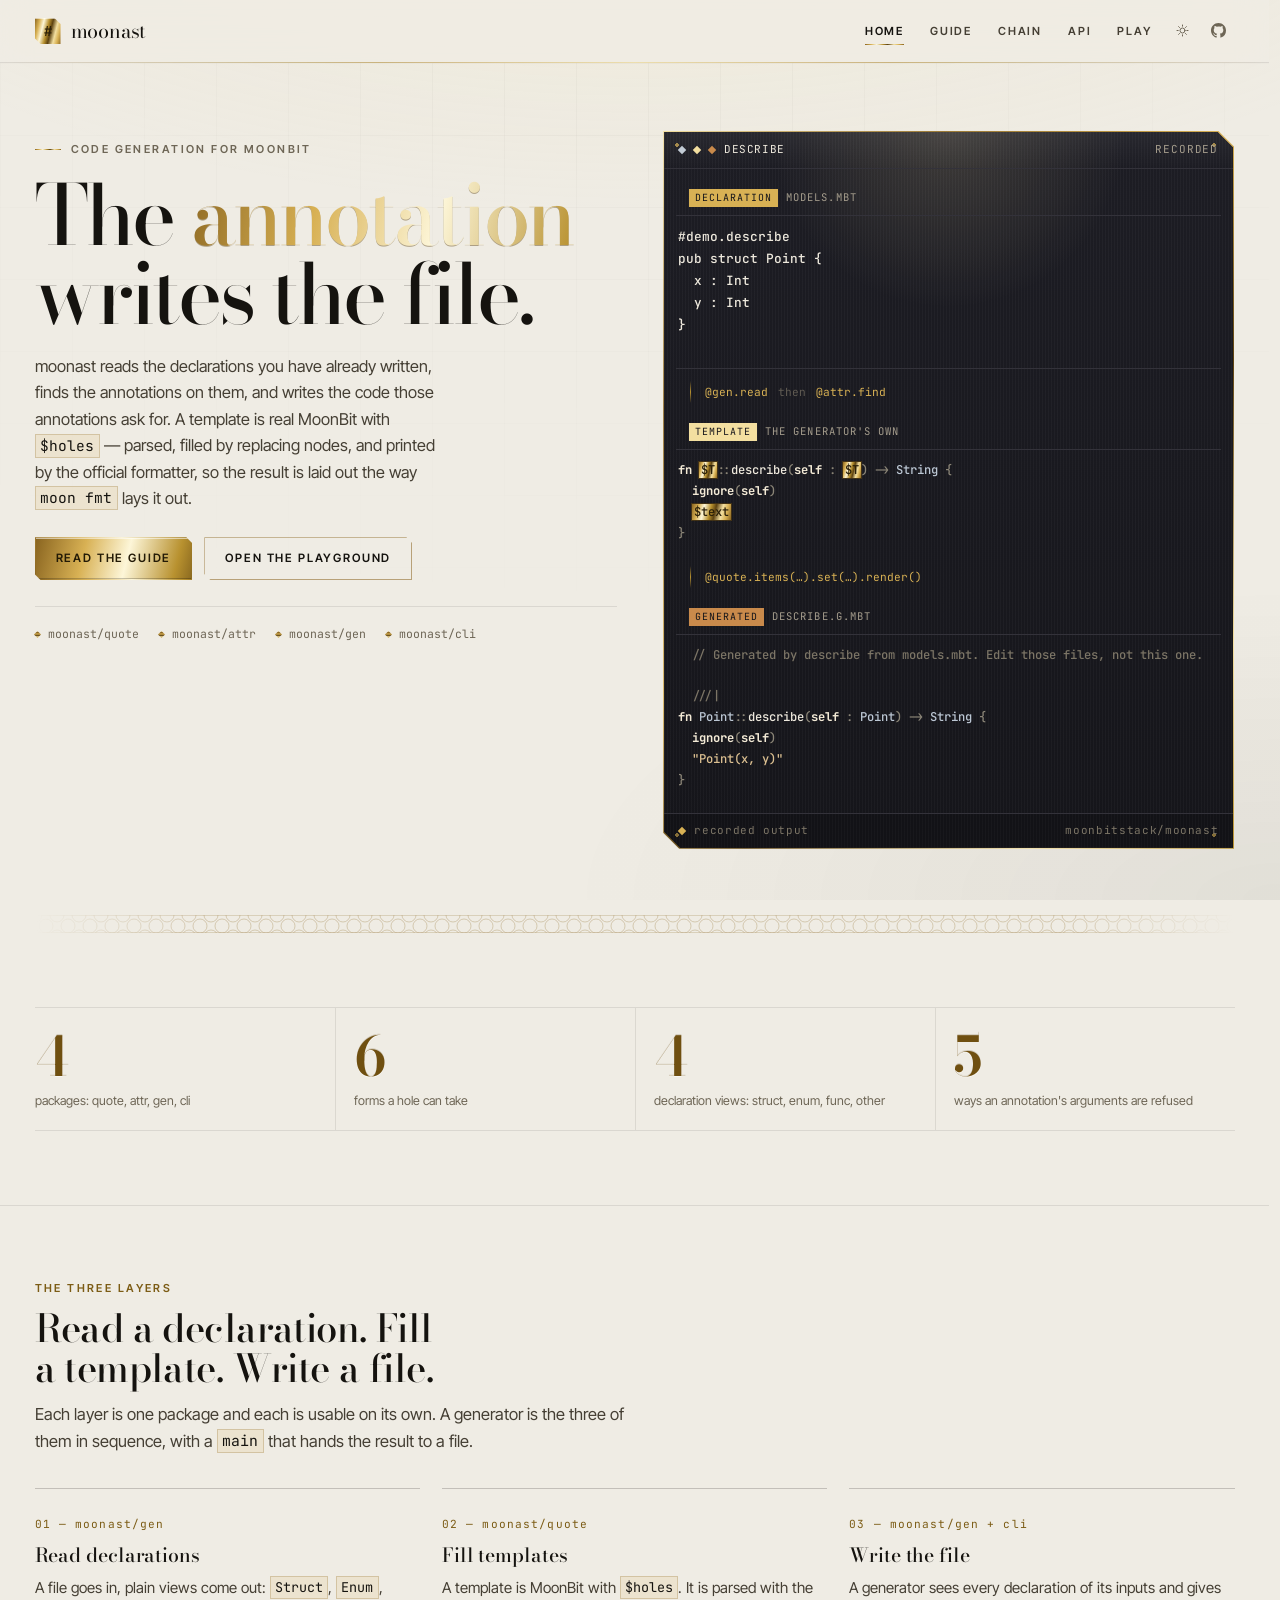
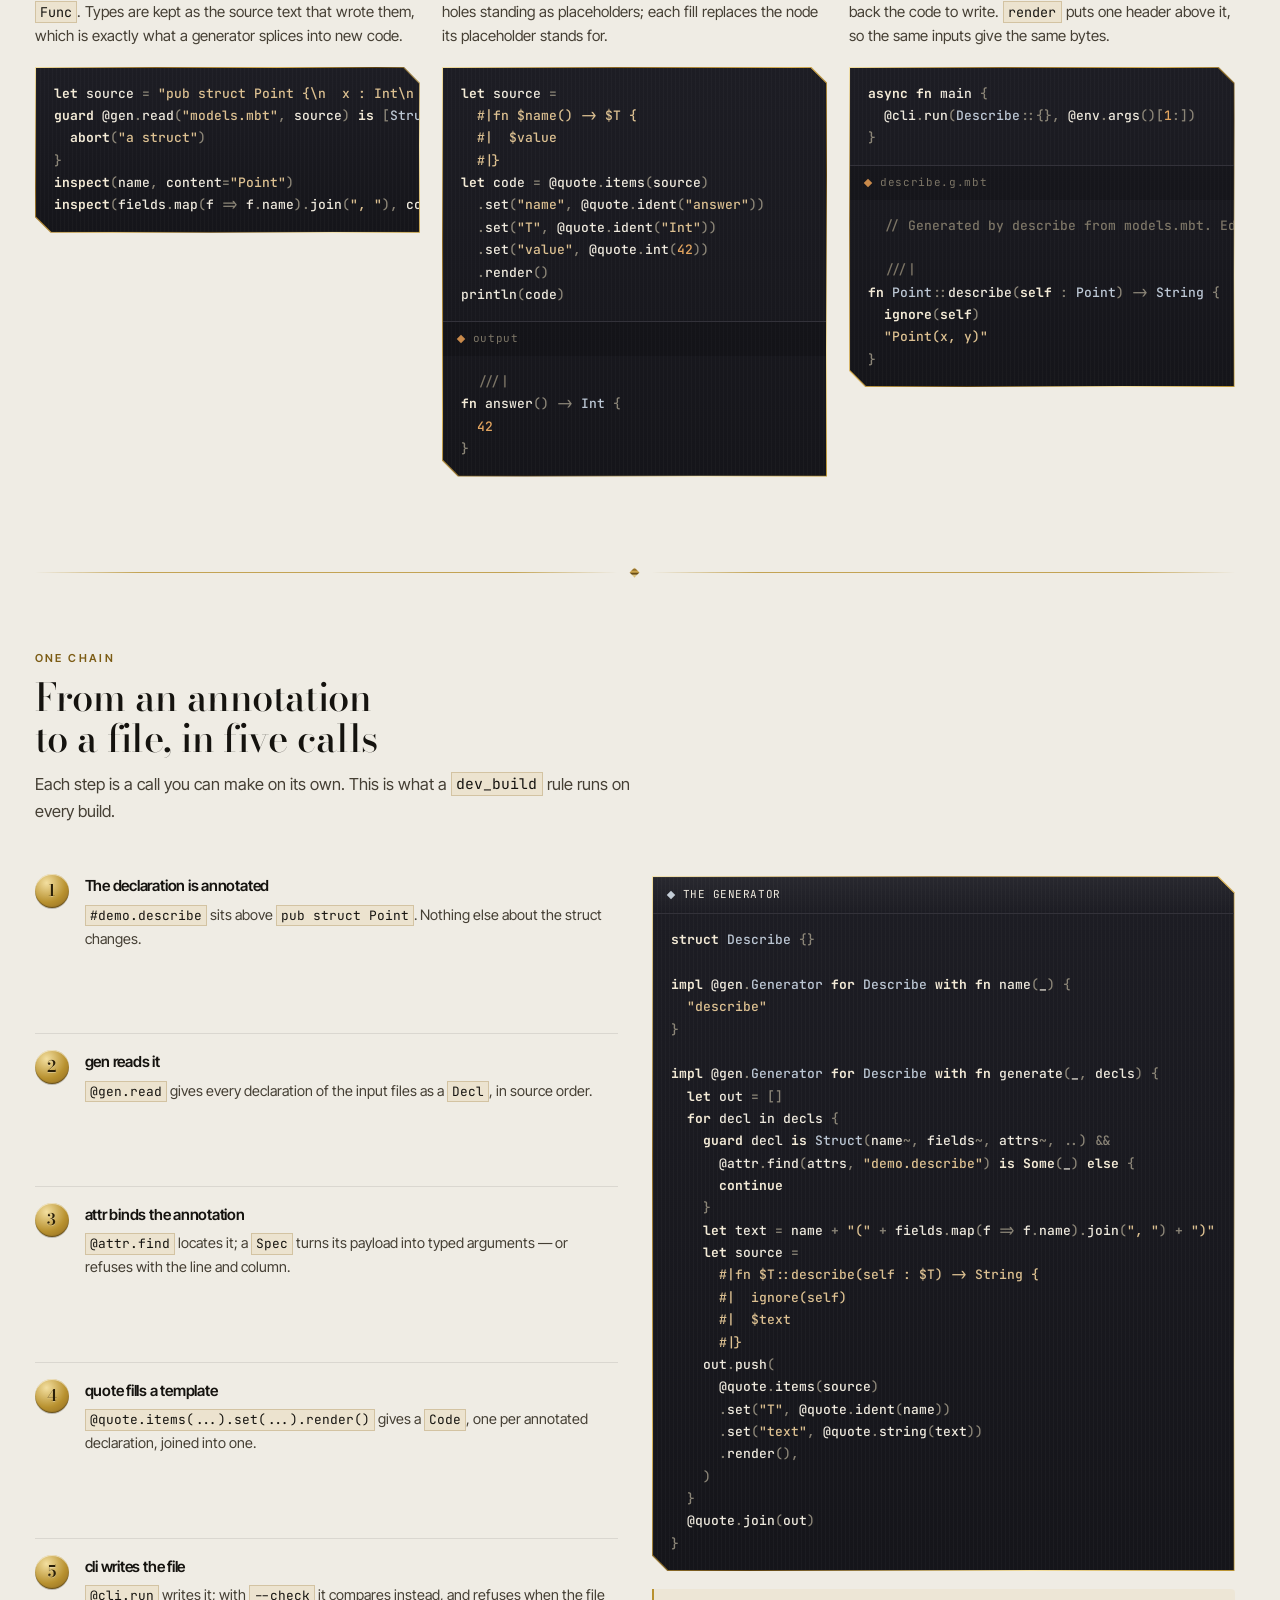
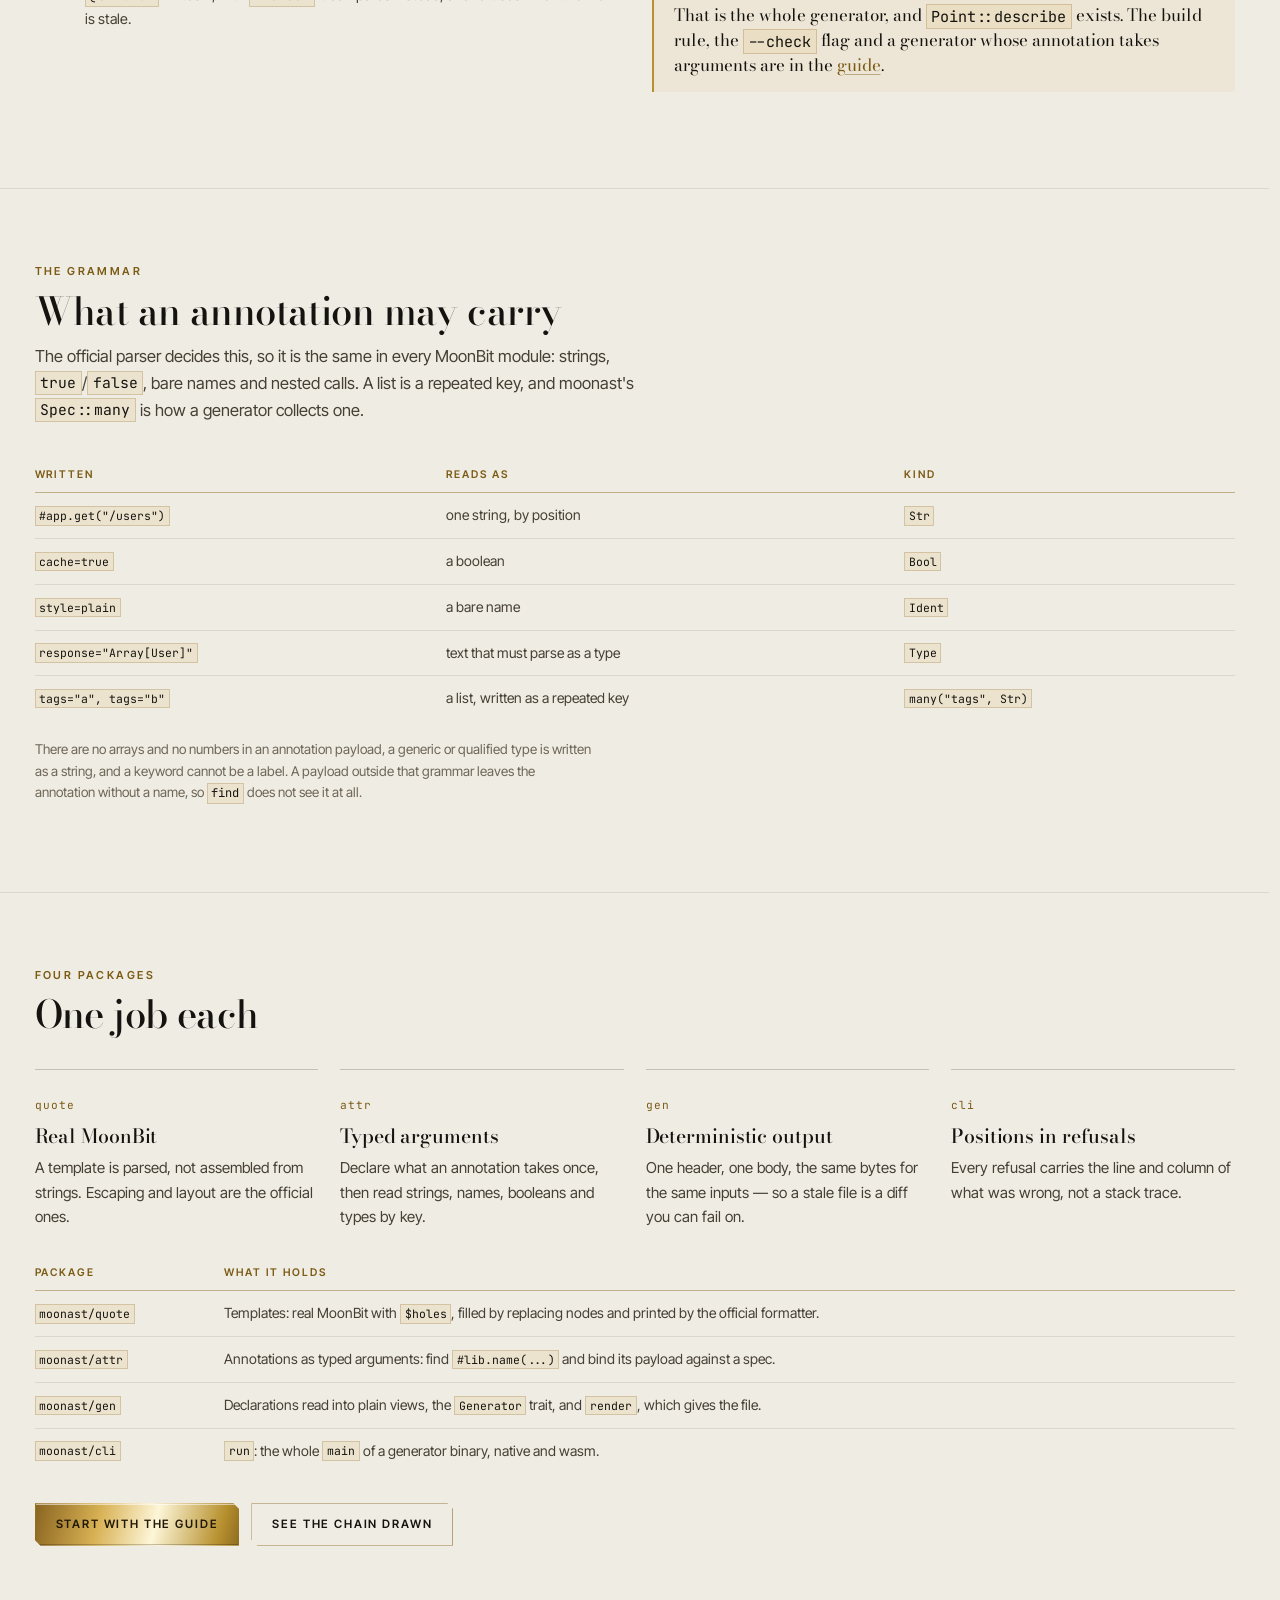
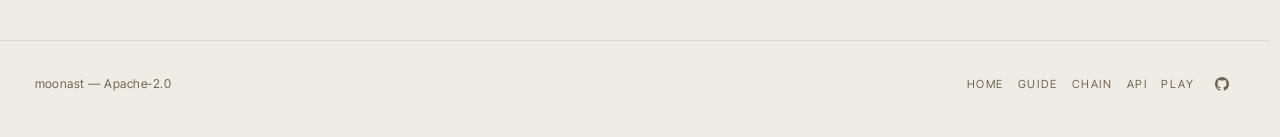
==== commit 06ef23b7: "docs(moonast): a site struck in steel and gold leaf. Signed-off-by: Leo Cheng (heke1228) <chengkelfa" ====
--- a/docs/index.html
+++ b/docs/index.html
@@ -3,12 +3,12 @@
 <head>
 <meta charset="utf-8">
 <meta name="viewport" content="width=device-width, initial-scale=1">
-<title>moonast — code generation for MoonBit from annotated declarations</title>
-<meta name="description" content="moonast reads annotated MoonBit declarations, fills real MoonBit templates, and writes generated files. Four packages: quote, attr, gen, cli.">
-<link rel="icon" href="data:image/svg+xml,%3Csvg xmlns='http://www.w3.org/2000/svg' viewBox='0 0 32 32'%3E%3Crect width='32' height='32' rx='7' fill='%23272121'/%3E%3Ctext x='16' y='24' font-family='monospace' font-size='21' fill='%23e16428' text-anchor='middle'%3E%24%3C/text%3E%3C/svg%3E">
+<title>moonast — the annotation writes the file</title>
+<meta name="description" content="moonast reads annotated MoonBit declarations, fills real MoonBit templates through their holes, and writes the generated file. Four packages: quote, attr, gen, cli.">
+<link rel="icon" href="data:image/svg+xml,%3Csvg xmlns='http://www.w3.org/2000/svg' viewBox='0 0 32 32'%3E%3Cpath d='M0 0h24l8 8v24H8l-8-8z' fill='%2315151a'/%3E%3Cpath d='M0 0h24l8 8' fill='none' stroke='%23d8b154' stroke-width='1.4'/%3E%3Ctext x='16' y='23' font-family='monospace' font-size='18' font-weight='700' fill='%23f3dfa0' text-anchor='middle'%3E%23%3C/text%3E%3C/svg%3E">
 <link rel="preconnect" href="https://fonts.googleapis.com">
 <link rel="preconnect" href="https://fonts.gstatic.com" crossorigin>
-<link href="https://fonts.googleapis.com/css2?family=Bricolage+Grotesque:opsz,wght@12..96,600;12..96,800&family=Instrument+Sans:wght@400;500;600&family=Instrument+Serif:ital@0;1&family=JetBrains+Mono:wght@400;500&display=swap" rel="stylesheet">
+<link href="https://fonts.googleapis.com/css2?family=Bodoni+Moda:ital,opsz,wght@0,6..96,400..700;1,6..96,400&family=Inter+Tight:wght@400;500;600&family=JetBrains+Mono:wght@400;500;700&display=swap" rel="stylesheet">
 <link rel="stylesheet" href="site.css">
 </head>
 <body>
@@ -16,17 +16,18 @@
 
 <header class="top">
   <div class="wrap">
-    <a class="mark" href="index.html"><span class="glyph">$<b>#</b></span>moonast</a>
+    <a class="mark" href="index.html"><span class="glyph">#</span>moonast</a>
     <nav class="nav">
-      <a href="index.html" aria-current="page">Home</a>
-      <a href="guide.html">Guide</a>
+      <a class="home" href="index.html" aria-current="page">Home</a>
+      <a class="guide" href="guide.html">Guide</a>
+      <a href="chain.html">Chain</a>
       <a href="api.html">API</a>
-      <a href="play.html">Playground</a>
-      <a class="icon" data-theme-toggle href="#" title="Switch theme" aria-label="Switch theme">
-        <svg viewBox="0 0 24 24" fill="none" stroke="currentColor" stroke-width="1.8" stroke-linecap="round"><circle cx="12" cy="12" r="4.2"/><path d="M12 3v2M12 19v2M3 12h2M19 12h2M5.6 5.6l1.4 1.4M17 17l1.4 1.4M18.4 5.6L17 7M7 17l-1.4 1.4"/></svg>
+      <a href="play.html">Play</a>
+      <a class="icon" data-theme-toggle href="#" aria-label="Switch theme">
+        <svg viewBox="0 0 24 24" fill="none" stroke="currentColor" stroke-width="1.6" stroke-linecap="round" aria-hidden="true"><circle cx="12" cy="12" r="4"/><path d="M12 3.2v1.9M12 18.9v1.9M3.2 12h1.9M18.9 12h1.9M5.8 5.8l1.4 1.4M16.8 16.8l1.4 1.4M18.2 5.8l-1.4 1.4M7.2 16.8l-1.4 1.4"/></svg>
       </a>
       <a class="icon" href="https://github.com/moonbitstack/moonast" title="moonast on GitHub" aria-label="moonast on GitHub">
-        <svg viewBox="0 0 16 16" fill="currentColor"><path d="M8 0C3.58 0 0 3.58 0 8c0 3.54 2.29 6.53 5.47 7.59.4.07.55-.17.55-.38 0-.19-.01-.82-.01-1.49-2.01.37-2.53-.49-2.69-.94-.09-.23-.48-.94-.82-1.13-.28-.15-.68-.52-.01-.53.63-.01 1.08.58 1.23.82.72 1.21 1.87.87 2.33.66.07-.52.28-.87.51-1.07-1.78-.2-3.64-.89-3.64-3.95 0-.87.31-1.59.82-2.15-.08-.2-.36-1.02.08-2.12 0 0 .67-.21 2.2.82a7.42 7.42 0 0 1 2-.27c.68 0 1.36.09 2 .27 1.53-1.04 2.2-.82 2.2-.82.44 1.1.16 1.92.08 2.12.51.56.82 1.27.82 2.15 0 3.07-1.87 3.75-3.65 3.95.29.25.54.73.54 1.48 0 1.07-.01 1.93-.01 2.2 0 .21.15.46.55.38A7.995 7.995 0 0 0 16 8c0-4.42-3.58-8-8-8Z"/></svg>
+        <svg viewBox="0 0 16 16" fill="currentColor" aria-hidden="true"><path d="M8 0C3.58 0 0 3.58 0 8c0 3.54 2.29 6.53 5.47 7.59.4.07.55-.17.55-.38 0-.19-.01-.82-.01-1.49-2.01.37-2.53-.49-2.69-.94-.09-.23-.48-.94-.82-1.13-.28-.15-.68-.52-.01-.53.63-.01 1.08.58 1.23.82.72 1.21 1.87.87 2.33.66.07-.52.28-.87.51-1.07-1.78-.2-3.64-.89-3.64-3.95 0-.87.31-1.59.82-2.15-.08-.2-.36-1.02.08-2.12 0 0 .67-.21 2.2.82a7.42 7.42 0 0 1 2-.27c.68 0 1.36.09 2 .27 1.53-1.04 2.2-.82 2.2-.82.44 1.1.16 1.92.08 2.12.51.56.82 1.27.82 2.15 0 3.07-1.87 3.75-3.65 3.95.29.25.54.73.54 1.48 0 1.07-.01 1.93-.01 2.2 0 .21.15.46.55.38A7.995 7.995 0 0 0 16 8c0-4.42-3.58-8-8-8Z"/></svg>
       </a>
     </nav>
   </div>
@@ -39,50 +40,54 @@
     <div class="hero-grid">
       <div>
         <span class="eyebrow">Code generation for MoonBit</span>
-        <h1 class="display">Write the <span class="fill">annotation</span>.<br>Fill the <span class="hole">hole</span>.<br>Keep the file.</h1>
+        <h1 class="display">The <span class="gilt">annotation</span><br>writes the file.</h1>
         <p class="lede">
-          moonast reads declarations you have already written, finds the annotations on them,
-          and writes the code those annotations ask for. Templates are real MoonBit with
-          <code>$holes</code> — parsed, filled and printed by the official parser, so quoting,
-          escaping and layout come out the way <code>moon fmt</code> lays them out.
+          moonast reads the declarations you have already written, finds the annotations on
+          them, and writes the code those annotations ask for. A template is real MoonBit with
+          <code>$holes</code> — parsed, filled by replacing nodes, and printed by the official
+          formatter, so the result is laid out the way <code>moon fmt</code> lays it out.
         </p>
         <div class="cta">
           <a class="btn primary" href="guide.html">Read the guide</a>
-          <a class="btn ghost" href="play.html">Open the playground</a>
-        </div>
-      </div>
-
-      <div class="card slab" id="hero-card">
+          <a class="btn" href="play.html">Open the playground</a>
+        </div>
+        <div class="hallmarks">
+          <span>moonast/quote</span>
+          <span>moonast/attr</span>
+          <span>moonast/gen</span>
+          <span>moonast/cli</span>
+        </div>
+      </div>
+
+      <div class="plate rivets lit" id="hero-card">
         <div class="card-head">
           <span class="dot attr"></span><span class="dot hole"></span><span class="dot gen"></span>
           <span class="name">describe</span>
           <span class="spacer"></span>
           <span id="hero-mode">recorded</span>
         </div>
-        <div class="stack">
-          <div class="pane">
+        <div class="stack" style="padding:12px">
+          <div>
             <div class="pane-label"><span class="tag a">declaration</span> models.mbt</div>
-            <div class="pane-box" style="border:0;border-radius:0">
-              <textarea id="hero-src" spellcheck="false" aria-label="Declaration source">#demo.describe
+            <textarea id="hero-src" spellcheck="false" aria-label="Declaration source" style="min-height:132px;padding:10px 2px;border-bottom:1px solid var(--steel-line)">#demo.describe
 pub struct Point {
   x : Int
   y : Int
 }
 </textarea>
-            </div>
           </div>
           <div class="link"><span class="call">@gen.read</span><span class="via">then</span><span class="call">@attr.find</span></div>
-          <div class="pane">
+          <div>
             <div class="pane-label"><span class="tag h">template</span> the generator's own</div>
-            <pre data-lang="moonbit"><code>fn $T::describe(self : $T) -&gt; String {
+            <pre data-lang="moonbit" style="padding:10px 2px;font-size:0.76rem;overflow-x:auto;margin:0"><code>fn $T::describe(self : $T) -&gt; String {
   ignore(self)
   $text
 }</code></pre>
           </div>
           <div class="link"><span class="call">@quote.items(…).set(…).render()</span></div>
-          <div class="pane">
+          <div>
             <div class="pane-label"><span class="tag g">generated</span> describe.g.mbt</div>
-            <pre data-lang="moonbit" id="hero-out"><code>// Generated by describe from models.mbt. Edit those files, not this one.
+            <pre data-lang="moonbit" id="hero-out" style="padding:10px 2px;font-size:0.76rem;overflow-x:auto;margin:0"><code>// Generated by describe from models.mbt. Edit those files, not this one.
 
 ///|
 fn Point::describe(self : Point) -&gt; String {
@@ -97,9 +102,11 @@
   </div>
 </section>
 
-<section class="band alt">
-  <div class="wrap">
-    <div class="numbers">
+<div class="wrap"><div class="guilloche" aria-hidden="true"></div></div>
+
+<section class="band">
+  <div class="wrap">
+    <div class="stats">
       <div><span class="n">4</span><span class="l">packages: quote, attr, gen, cli</span></div>
       <div><span class="n">6</span><span class="l">forms a hole can take</span></div>
       <div><span class="n">4</span><span class="l">declaration views: struct, enum, func, other</span></div>
@@ -111,22 +118,22 @@
 <section class="band">
   <div class="wrap">
     <div class="band-head">
-      <div class="kicker">Three layers</div>
-      <h2>Read a declaration. Write a template. Generate a file.</h2>
-      <p>Each layer is one package, and each one is usable on its own. A generator is the three
-        of them in sequence, plus a <code>main</code> that writes the file.</p>
+      <div class="label gold">The three layers</div>
+      <h2>Read a declaration. Fill a template. Write a file.</h2>
+      <p>Each layer is one package and each is usable on its own. A generator is the three of
+        them in sequence, with a <code>main</code> that hands the result to a file.</p>
     </div>
 
     <div class="grid three">
       <div>
-        <div class="layer a">
+        <div class="layer">
           <span class="n">01 — moonast/gen</span>
           <h3>Read declarations</h3>
           <p>A file goes in, plain views come out: <code>Struct</code>, <code>Enum</code>,
-            <code>Func</code>. Types are kept as the source text that wrote them, which is what a
-            generator splices into new code.</p>
-        </div>
-        <div class="code-block" style="margin-top:14px">
+            <code>Func</code>. Types are kept as the source text that wrote them, which is
+            exactly what a generator splices into new code.</p>
+        </div>
+        <div class="code-block">
           <pre data-lang="moonbit"><code>let source = "pub struct Point {\n  x : Int\n  y : Int\n}"
 guard @gen.read("models.mbt", source) is [Struct(name~, fields~, ..)] else {
   abort("a struct")
@@ -137,14 +144,13 @@
       </div>
 
       <div>
-        <div class="layer h">
+        <div class="layer">
           <span class="n">02 — moonast/quote</span>
-          <h3>Write templates</h3>
+          <h3>Fill templates</h3>
           <p>A template is MoonBit with <code>$holes</code>. It is parsed with the holes standing
-            as placeholders, each fill is put where its placeholder stands, and the result is
-            printed by the official formatter.</p>
-        </div>
-        <div class="code-block" style="margin-top:14px">
+            as placeholders; each fill replaces the node its placeholder stands for.</p>
+        </div>
+        <div class="code-block">
           <pre data-lang="moonbit"><code>let source =
   #|fn $name() -&gt; $T {
   #|  $value
@@ -155,7 +161,7 @@
   .set("value", @quote.int(42))
   .render()
 println(code)</code></pre>
-          <div class="status" style="border-top:1px solid var(--line-soft)"><span class="dot gen"></span><span>output</span></div>
+          <div class="status"><span class="dot gen"></span><span>output</span></div>
           <pre data-lang="moonbit"><code>///|
 fn answer() -&gt; Int {
   42
@@ -164,18 +170,18 @@
       </div>
 
       <div>
-        <div class="layer g">
+        <div class="layer">
           <span class="n">03 — moonast/gen + cli</span>
-          <h3>Generate files</h3>
-          <p>A generator takes every declaration of its inputs and gives back the code to write.
-            <code>render</code> puts a one-line header above it, so the same inputs always give
-            the same bytes.</p>
-        </div>
-        <div class="code-block" style="margin-top:14px">
+          <h3>Write the file</h3>
+          <p>A generator sees every declaration of its inputs and gives back the code to write.
+            <code>render</code> puts one header above it, so the same inputs give the same
+            bytes.</p>
+        </div>
+        <div class="code-block">
           <pre data-lang="moonbit"><code>async fn main {
   @cli.run(Describe::{}, @env.args()[1:])
 }</code></pre>
-          <div class="status" style="border-top:1px solid var(--line-soft)"><span class="dot gen"></span><span>describe.g.mbt</span></div>
+          <div class="status"><span class="dot gen"></span><span>describe.g.mbt</span></div>
           <pre data-lang="moonbit"><code>// Generated by describe from models.mbt. Edit those files, not this one.
 
 ///|
@@ -189,41 +195,43 @@
   </div>
 </section>
 
-<section class="band alt">
+<div class="wrap"><div class="rule" aria-hidden="true"><i></i></div></div>
+
+<section class="band">
   <div class="wrap">
     <div class="band-head">
-      <div class="kicker">One chain</div>
-      <h2>From an annotation to a file</h2>
-      <p>Five steps, each one a call you can make on its own. This is what a
-        <code>dev_build</code> rule runs on every build.</p>
-    </div>
-
-    <div class="grid two">
+      <div class="label gold">One chain</div>
+      <h2>From an annotation to a file, in five calls</h2>
+      <p>Each step is a call you can make on its own. This is what a <code>dev_build</code> rule
+        runs on every build.</p>
+    </div>
+
+    <div class="grid two" style="gap:34px">
       <div class="pipe">
-        <div class="pipe-step on"><span class="i">1</span><div>
+        <div class="pipe-step"><span class="coin">1</span><div>
           <h4>The declaration is annotated</h4>
           <p><code>#demo.describe</code> sits above <code>pub struct Point</code>. Nothing else
-            about the struct has to change.</p>
+            about the struct changes.</p>
         </div></div>
-        <div class="pipe-step on"><span class="i">2</span><div>
+        <div class="pipe-step"><span class="coin">2</span><div>
           <h4>gen reads it</h4>
           <p><code>@gen.read</code> gives every declaration of the input files as a
             <code>Decl</code>, in source order.</p>
         </div></div>
-        <div class="pipe-step on"><span class="i">3</span><div>
+        <div class="pipe-step"><span class="coin">3</span><div>
           <h4>attr binds the annotation</h4>
-          <p><code>@attr.find</code> locates it, and a <code>Spec</code> turns its payload into
-            typed arguments — or refuses, with the line and column.</p>
+          <p><code>@attr.find</code> locates it; a <code>Spec</code> turns its payload into typed
+            arguments — or refuses with the line and column.</p>
         </div></div>
-        <div class="pipe-step on"><span class="i">4</span><div>
+        <div class="pipe-step"><span class="coin">4</span><div>
           <h4>quote fills a template</h4>
           <p><code>@quote.items(...).set(...).render()</code> gives a <code>Code</code>, one per
             annotated declaration, joined into one.</p>
         </div></div>
-        <div class="pipe-step on"><span class="i">5</span><div>
+        <div class="pipe-step"><span class="coin">5</span><div>
           <h4>cli writes the file</h4>
-          <p><code>@cli.run</code> writes it, or with <code>--check</code> compares it and refuses
-            when it is stale.</p>
+          <p><code>@cli.run</code> writes it; with <code>--check</code> it compares instead, and
+            refuses when the file is stale.</p>
         </div></div>
       </div>
 
@@ -259,10 +267,10 @@
   @quote.join(out)
 }</code></pre>
         </div>
-        <blockquote style="margin-top:16px">
-          Twenty-six lines, and <code>Point::describe</code> now exists. The full walkthrough —
-          including the build rule and <code>--check</code> — is in the
-          <a href="guide.html">guide</a>.
+        <blockquote style="margin-top:0">
+          That is the whole generator, and <code>Point::describe</code> exists. The build rule,
+          the <code>--check</code> flag and a generator whose annotation takes arguments are in
+          the <a href="guide.html">guide</a>.
         </blockquote>
       </div>
     </div>
@@ -272,61 +280,98 @@
 <section class="band">
   <div class="wrap">
     <div class="band-head">
-      <div class="kicker">What you get</div>
-      <h2>Four packages, one job each</h2>
-    </div>
-    <div class="grid four">
-      <div class="feature">
-        <span class="glyph">$</span>
+      <div class="label gold">The grammar</div>
+      <h2>What an annotation may carry</h2>
+      <p>The official parser decides this, so it is the same in every MoonBit module: strings,
+        <code>true</code>/<code>false</code>, bare names and nested calls. A list is a repeated
+        key, and moonast's <code>Spec::many</code> is how a generator collects one.</p>
+    </div>
+
+    <div class="tscroll">
+      <table class="plain">
+        <thead><tr><th>Written</th><th>Reads as</th><th>Kind</th></tr></thead>
+        <tbody>
+          <tr><td><code>#app.get("/users")</code></td><td>one string, by position</td><td><code>Str</code></td></tr>
+          <tr><td><code>cache=true</code></td><td>a boolean</td><td><code>Bool</code></td></tr>
+          <tr><td><code>style=plain</code></td><td>a bare name</td><td><code>Ident</code></td></tr>
+          <tr><td><code>response="Array[User]"</code></td><td>text that must parse as a type</td><td><code>Type</code></td></tr>
+          <tr><td><code>tags="a", tags="b"</code></td><td>a list, written as a repeated key</td><td><code>many("tags", Str)</code></td></tr>
+        </tbody>
+      </table>
+    </div>
+
+    <p class="small" style="max-width:70ch">There are no arrays and no numbers in an annotation
+      payload, a generic or qualified type is written as a string, and a keyword cannot be a
+      label. A payload outside that grammar leaves the annotation without a name, so
+      <code>find</code> does not see it at all.</p>
+  </div>
+</section>
+
+<section class="band">
+  <div class="wrap">
+    <div class="band-head">
+      <div class="label gold">Four packages</div>
+      <h2>One job each</h2>
+    </div>
+
+    <div class="grid four" style="margin-bottom:26px">
+      <div class="layer">
+        <span class="n">quote</span>
         <h3>Real MoonBit</h3>
-        <p>A template is parsed, not assembled from strings. Escaping and layout are the
-          official ones.</p>
-      </div>
-      <div class="feature">
-        <span class="glyph">#</span>
+        <p>A template is parsed, not assembled from strings. Escaping and layout are the official
+          ones.</p>
+      </div>
+      <div class="layer">
+        <span class="n">attr</span>
         <h3>Typed arguments</h3>
-        <p>Declare what an annotation takes once, then read strings, names, booleans and types
-          by key.</p>
-      </div>
-      <div class="feature">
-        <span class="glyph">↹</span>
+        <p>Declare what an annotation takes once, then read strings, names, booleans and types by
+          key.</p>
+      </div>
+      <div class="layer">
+        <span class="n">gen</span>
         <h3>Deterministic output</h3>
-        <p>One header, one body, the same bytes for the same inputs — so a stale file is a
-          diff you can fail on.</p>
-      </div>
-      <div class="feature">
-        <span class="glyph">⌗</span>
+        <p>One header, one body, the same bytes for the same inputs — so a stale file is a diff
+          you can fail on.</p>
+      </div>
+      <div class="layer">
+        <span class="n">cli</span>
         <h3>Positions in refusals</h3>
         <p>Every refusal carries the line and column of what was wrong, not a stack trace.</p>
       </div>
     </div>
 
-    <div class="code-block" style="margin-top:26px">
-      <div class="tscroll"><table class="plain">
+    <div class="tscroll">
+      <table class="plain">
         <thead><tr><th>Package</th><th>What it holds</th></tr></thead>
         <tbody>
           <tr><td><code>moonast/quote</code></td><td>Templates: real MoonBit with <code>$holes</code>, filled by replacing nodes and printed by the official formatter.</td></tr>
-          <tr><td><code>moonast/attr</code></td><td>Annotations as typed arguments: find <code>#lib.name(...)</code> and bind its arguments against a spec.</td></tr>
+          <tr><td><code>moonast/attr</code></td><td>Annotations as typed arguments: find <code>#lib.name(...)</code> and bind its payload against a spec.</td></tr>
           <tr><td><code>moonast/gen</code></td><td>Declarations read into plain views, the <code>Generator</code> trait, and <code>render</code>, which gives the file.</td></tr>
-          <tr><td><code>moonast/cli</code></td><td><code>run</code>: the whole <code>main</code> of a generator binary. Native and wasm.</td></tr>
+          <tr><td><code>moonast/cli</code></td><td><code>run</code>: the whole <code>main</code> of a generator binary, native and wasm.</td></tr>
         </tbody>
-      </table></div>
+      </table>
+    </div>
+
+    <div class="cta" style="margin-top:30px">
+      <a class="btn primary" href="guide.html">Start with the guide</a>
+      <a class="btn" href="chain.html">See the chain drawn</a>
     </div>
   </div>
 </section>
 
 </main>
 
-<footer class="site slab">
+<footer class="site">
   <div class="wrap">
     <p>moonast — Apache-2.0</p>
     <div class="r">
       <a href="index.html">Home</a>
       <a href="guide.html">Guide</a>
+      <a href="chain.html">Chain</a>
       <a href="api.html">API</a>
-      <a href="play.html">Playground</a>
+      <a href="play.html">Play</a>
       <a class="icon" href="https://github.com/moonbitstack/moonast" title="moonast on GitHub" aria-label="moonast on GitHub">
-        <svg viewBox="0 0 16 16" fill="currentColor"><path d="M8 0C3.58 0 0 3.58 0 8c0 3.54 2.29 6.53 5.47 7.59.4.07.55-.17.55-.38 0-.19-.01-.82-.01-1.49-2.01.37-2.53-.49-2.69-.94-.09-.23-.48-.94-.82-1.13-.28-.15-.68-.52-.01-.53.63-.01 1.08.58 1.23.82.72 1.21 1.87.87 2.33.66.07-.52.28-.87.51-1.07-1.78-.2-3.64-.89-3.64-3.95 0-.87.31-1.59.82-2.15-.08-.2-.36-1.02.08-2.12 0 0 .67-.21 2.2.82a7.42 7.42 0 0 1 2-.27c.68 0 1.36.09 2 .27 1.53-1.04 2.2-.82 2.2-.82.44 1.1.16 1.92.08 2.12.51.56.82 1.27.82 2.15 0 3.07-1.87 3.75-3.65 3.95.29.25.54.73.54 1.48 0 1.07-.01 1.93-.01 2.2 0 .21.15.46.55.38A7.995 7.995 0 0 0 16 8c0-4.42-3.58-8-8-8Z"/></svg>
+        <svg viewBox="0 0 16 16" fill="currentColor" aria-hidden="true"><path d="M8 0C3.58 0 0 3.58 0 8c0 3.54 2.29 6.53 5.47 7.59.4.07.55-.17.55-.38 0-.19-.01-.82-.01-1.49-2.01.37-2.53-.49-2.69-.94-.09-.23-.48-.94-.82-1.13-.28-.15-.68-.52-.01-.53.63-.01 1.08.58 1.23.82.72 1.21 1.87.87 2.33.66.07-.52.28-.87.51-1.07-1.78-.2-3.64-.89-3.64-3.95 0-.87.31-1.59.82-2.15-.08-.2-.36-1.02.08-2.12 0 0 .67-.21 2.2.82a7.42 7.42 0 0 1 2-.27c.68 0 1.36.09 2 .27 1.53-1.04 2.2-.82 2.2-.82.44 1.1.16 1.92.08 2.12.51.56.82 1.27.82 2.15 0 3.07-1.87 3.75-3.65 3.95.29.25.54.73.54 1.48 0 1.07-.01 1.93-.01 2.2 0 .21.15.46.55.38A7.995 7.995 0 0 0 16 8c0-4.42-3.58-8-8-8Z"/></svg>
       </a>
     </div>
   </div>
@@ -339,7 +384,6 @@
   const out = document.getElementById("hero-out").querySelector("code");
   const status = document.getElementById("hero-status");
   const mode = document.getElementById("hero-mode");
-  const recorded = out.textContent;
 
   const say = (cls, text) => {
     status.className = "status " + cls;
@@ -352,7 +396,8 @@
     const text = api.generate("describe", src.value.endsWith("\n") ? src.value : src.value + "\n");
     out.textContent = text.replace(/\n+$/, "");
     window.moonastSite.render(out);
-    say(text.startsWith("//") ? "ready" : "bad", text.startsWith("//") ? "running in your browser" : "refused");
+    const ok = text.startsWith("//");
+    say(ok ? "ready" : "bad", ok ? "generated in your browser" : "refused");
   };
 
   src.addEventListener("input", run);
@@ -364,13 +409,14 @@
       run();
     }).catch(() => {
       say("", "recorded output");
+      mode.textContent = "recorded";
     });
   };
 
   if ("IntersectionObserver" in window) {
     const io = new IntersectionObserver((es) => {
       if (es.some((e) => e.isIntersecting)) { io.disconnect(); boot(); }
-    }, { rootMargin: "200px" });
+    }, { rootMargin: "300px" });
     io.observe(document.getElementById("hero-card"));
   } else {
     boot();
--- a/docs/site.css
+++ b/docs/site.css
@@ -1,50 +1,108 @@
 /* moonast — the site's only stylesheet.
-   Warm ink on bone paper; one chroma, the orange that marks an annotation.
-   Every colour is a token, and every token is light-dark(), so the whole
-   page flips from `color-scheme` alone. */
-
-/* ------------------------------------------------------------- tokens */
+
+   One idea: the library's subject is the annotation, so the site is struck like
+   a specimen sheet from a press. Every surface is a plate of steel, every rule
+   is a hairline of gold leaf, every corner is cut rather than rounded. Colour
+   comes from metal, not from paint: brass, gold leaf, silver, gunmetal.
+
+   Every colour is a token, and every token is light-dark(), so the page flips
+   from `color-scheme` alone. Plates stay dark in both themes, the way a struck
+   die stays metal on paper or under a lamp. */
+
+/* ---------------------------------------------------------------- tokens */
 
 :root {
   color-scheme: light;
 
-  --paper:       light-dark(#f6e9e9, #181313);
-  --paper-deep:  light-dark(#eed9d9, #131010);
-  --surface:     light-dark(#fdf6f5, #211b1b);
-  --surface-2:   light-dark(#f1e1e0, #2d2525);
-
-  --ink:         light-dark(#272121, #f7ecea);
-  --ink-soft:    light-dark(#4b4241, #d3c1be);
-  --ink-faint:   light-dark(#6f6260, #a4918e);
+  --ground:      light-dark(#efece4, #0a0a0b);
+  --ground-2:    light-dark(#e8e4d9, #0f0f11);
+  --surface:     light-dark(#f8f6f0, #121215);
+
+  --ink:         light-dark(#15130f, #f5f1e6);
+  --ink-soft:    light-dark(#453f34, #d2c9b7);
+  --ink-faint:   light-dark(#6e6656, #928975);
 
   --line:        color-mix(in oklab, var(--ink) 20%, transparent);
   --line-soft:   color-mix(in oklab, var(--ink) 9%, transparent);
 
-  --accent:      light-dark(#e16428, #f0803f);
-  --accent-text: light-dark(#b04a16, #f6a878);
-  --accent-wash: light-dark(#f8ddcd, #42281a);
-  --warn:        light-dark(#9d3a2e, #ef8f80);
-  /* The filled control: stone on paper, bone on ink. */
-  --solid:       light-dark(#363333, #f7ecea);
-  --on-solid:    light-dark(#f6e9e9, #181313);
-
-  --grid:        light-dark(rgba(225, 100, 40, 0.26), rgba(240, 128, 63, 0.2));
-  /* A tint that sits behind display type: warmer on paper, quieter on ink. */
-  --mark: light-dark(
-    color-mix(in oklab, #e16428 22%, transparent),
-    color-mix(in oklab, #f0803f 15%, transparent)
+  /* Gold leaf, from the shadowed edge to the burnish. */
+  --gold-0: #5d4210;
+  --gold-1: #8a6520;
+  --gold-2: #b8912f;
+  --gold-3: #d8b154;
+  --gold-4: #f3dfa0;
+  --gold-5: #fdf6d8;
+
+  /* Silver, used for the layer that reads annotations. */
+  --silver-1: #8d97a3;
+  --silver-2: #c3ccd6;
+  --silver-3: #eef3f8;
+
+  --gilt: linear-gradient(
+    104deg,
+    var(--gold-1) 0%,
+    var(--gold-3) 16%,
+    var(--gold-5) 30%,
+    var(--gold-2) 46%,
+    var(--gold-0) 58%,
+    var(--gold-4) 74%,
+    var(--gold-3) 86%,
+    var(--gold-1) 100%
   );
-
-  --display: "Bricolage Grotesque", "Instrument Sans", system-ui, sans-serif;
-  --serif: "Instrument Serif", "Iowan Old Style", Georgia, "Times New Roman", serif;
-  --body: "Instrument Sans", system-ui, -apple-system, "Segoe UI", sans-serif;
-  --mono: "JetBrains Mono", ui-monospace, "SFMono-Regular", Menlo, monospace;
-
-  --radius: 3px;
-  --bar: 3px;
-  --maxw: 1180px;
-
-  --shadow: 0 1px 0 color-mix(in oklab, var(--ink) 6%, transparent);
+  --gilt-edge: linear-gradient(
+    135deg,
+    var(--gold-4) 0%,
+    var(--gold-1) 22%,
+    var(--gold-3) 44%,
+    var(--gold-0) 62%,
+    var(--gold-4) 84%,
+    var(--gold-2) 100%
+  );
+  --argent: linear-gradient(
+    104deg,
+    var(--silver-1) 0%,
+    var(--silver-3) 34%,
+    #a9b3be 55%,
+    var(--silver-3) 78%,
+    var(--silver-1) 100%
+  );
+
+  /* Gold that may be used as text on the page ground. */
+  --gold-text:  light-dark(#7c5c15, #e9cd85);
+  --gold-wash:  light-dark(#f2e8c9, #2b2415);
+
+  /* A struck steel plate: dark in either theme. */
+  --steel:          light-dark(#15151a, #131318);
+  --steel-2:        light-dark(#1d1d24, #1c1c23);
+  --steel-line:     #33323a;
+  --on-steel:       #eee9dd;
+  --on-steel-dim:   #a49c8c;
+  --on-steel-faint: #7c7566;
+
+  --font-display: "Bodoni Moda", "Didot", "Times New Roman", serif;
+  --font-body: "Inter Tight", system-ui, -apple-system, "Segoe UI", sans-serif;
+  --font-mono: "JetBrains Mono", ui-monospace, "SFMono-Regular", Menlo, monospace;
+
+  /* Two corners cut, two left square: a plate sheared off the die. */
+  --cut: polygon(
+    0 0,
+    calc(100% - 16px) 0,
+    100% 16px,
+    100% 100%,
+    16px 100%,
+    0 calc(100% - 16px)
+  );
+  --cut-sm: polygon(
+    0 0,
+    calc(100% - 6px) 0,
+    100% 6px,
+    100% 100%,
+    6px 100%,
+    0 calc(100% - 6px)
+  );
+
+  --maxw: 1200px;
+  --hair: 1px;
 }
 
 /* An explicit choice beats the OS; without one, follow it. */
@@ -52,1169 +110,1387 @@
 :root[data-theme="light"] { color-scheme: light; }
 :root[data-theme="dark"] { color-scheme: dark; }
 
-/* The dark plate. Inside it the same tokens resolve to their dark side, so
-   every component below works unchanged on both a bone and an ink page. */
-.slab {
-  color-scheme: dark;
-  --paper: #1d1818;
-  --paper-deep: #171212;
-  --surface: #241e1e;
-  --surface-2: #2e2726;
-  --ink: #f8eeec;
-  --ink-soft: #d5c3c0;
-  --ink-faint: #b3a19b;
-  --line: #453a38;
-  --line-soft: #382f2e;
-  --accent: #f0803f;
-  --accent-text: #f8b184;
-  --accent-wash: #4a2c1a;
-  --warn: #f5978a;
-  --solid: #f7ecea;
-  --on-solid: #1d1818;
-  --grid: rgba(240, 128, 63, 0.22);
-  --mark: color-mix(in oklab, #f0803f 15%, transparent);
-  --shadow: 0 1px 0 rgba(0, 0, 0, 0.5);
-}
-
-/* --------------------------------------------------------------- base */
-
-/* No ligatures: what the reader sees is what they type. */
-html, button, input, textarea, select {
+/* --------------------------------------------------------------- ground */
+
+*,
+*::before,
+*::after { box-sizing: border-box; }
+
+html {
+  -webkit-text-size-adjust: 100%;
+  scrollbar-gutter: stable;
+  /* Code is shown as characters, not as glyphs to be admired: `>=` stays two
+     characters. Form controls do not inherit. */
   font-variant-ligatures: no-contextual;
 }
 
-* { box-sizing: border-box; }
-
-html {
-  background: var(--paper);
-  scroll-behavior: smooth;
-  scrollbar-gutter: stable;
-  -webkit-text-size-adjust: 100%;
-}
+html,
+body { margin: 0; }
 
 body {
-  margin: 0;
-  min-height: 100vh;
-  display: flex;
-  flex-direction: column;
-  font-family: var(--body);
-  font-size: 16px;
+  background: var(--ground);
+  color: var(--ink);
+  font-family: var(--font-body);
+  font-size: 16.5px;
   line-height: 1.62;
-  font-feature-settings: "ss01" 0;
-  color: var(--ink);
-  background: var(--paper);
+  font-feature-settings: "kern" 1, "calt" 1;
+  -webkit-font-smoothing: antialiased;
   overflow-x: hidden;
 }
 
-/* Paper tooth. A fixed weave over everything, never in the way. */
-body::after {
+/* Carded paper: a faint graduation of light across the page, so the ground is
+   never a flat fill. */
+body::before {
   content: "";
   position: fixed;
   inset: 0;
-  z-index: 90;
+  z-index: 0;
   pointer-events: none;
-  opacity: 0.42;
-  mix-blend-mode: soft-light;
-  background-image: url("data:image/svg+xml,%3Csvg xmlns='http://www.w3.org/2000/svg' width='180' height='180'%3E%3Cfilter id='n'%3E%3CfeTurbulence type='fractalNoise' baseFrequency='0.82' numOctaves='3' stitchTiles='stitch'/%3E%3CfeColorMatrix type='saturate' values='0'/%3E%3C/filter%3E%3Crect width='180' height='180' filter='url(%23n)'/%3E%3C/svg%3E");
-  background-size: 180px 180px;
-}
+  background:
+    radial-gradient(120% 70% at 50% -20%, color-mix(in oklab, var(--gold-4) 18%, transparent), transparent 62%),
+    radial-gradient(80% 50% at 100% 100%, color-mix(in oklab, var(--ink) 6%, transparent), transparent 70%);
+  opacity: light-dark(1, 0.5);
+}
+
+body > * { position: relative; z-index: 1; }
+
+button,
+input,
+textarea,
+select {
+  font: inherit;
+  font-variant-ligatures: no-contextual;
+  color: inherit;
+}
+
+img,
+svg { max-width: 100%; }
+
+a {
+  color: var(--gold-text);
+  text-decoration-color: color-mix(in oklab, var(--gold-text) 45%, transparent);
+  text-underline-offset: 3px;
+}
+
+a:hover { text-decoration-color: var(--gold-text); }
 
 ::selection {
-  background: color-mix(in oklab, var(--accent) 30%, transparent);
+  background: color-mix(in oklab, var(--gold-3) 45%, transparent);
   color: var(--ink);
 }
 
 :focus-visible {
-  outline: 2px solid var(--accent);
-  outline-offset: 2px;
+  outline: 2px solid var(--gold-text);
+  outline-offset: 3px;
 }
 
 /* Chrome ignores ::-webkit-scrollbar once scrollbar-color is set, so the
-   standard properties go behind a @supports guard. */
+   standard property is kept out of its way. */
 @supports not selector(::-webkit-scrollbar) {
-  html, pre, .scroll, .tscroll {
-    scrollbar-color: var(--line) transparent;
+  * {
+    scrollbar-color: color-mix(in oklab, var(--gold-1) 60%, var(--ink)) transparent;
     scrollbar-width: thin;
   }
 }
 
 ::-webkit-scrollbar { width: 11px; height: 11px; }
-::-webkit-scrollbar-track { background: transparent; }
+::-webkit-scrollbar-track { background: color-mix(in oklab, var(--ink) 5%, transparent); }
 ::-webkit-scrollbar-thumb {
-  background: color-mix(in oklab, var(--ink-faint) 42%, transparent);
-  border: 3px solid var(--paper);
-  border-radius: 99px;
+  background: linear-gradient(180deg, var(--gold-2), var(--gold-0));
+  border: 2px solid var(--ground);
+  border-radius: 0;
 }
 ::-webkit-scrollbar-thumb:hover {
-  background: color-mix(in oklab, var(--accent) 70%, var(--ink-faint));
-}
-pre::-webkit-scrollbar-thumb { border-color: var(--surface-2); }
-
-.tscroll { overflow-x: auto; }
-.tscroll > table { min-width: 520px; }
-
-a {
-  color: var(--accent-text);
-  text-decoration-thickness: 1px;
-  text-underline-offset: 3px;
-  text-decoration-color: color-mix(in oklab, var(--accent) 40%, transparent);
-}
-a:hover {
-  color: color-mix(in oklab, var(--accent-text) 80%, var(--ink));
-  text-decoration-color: currentColor;
-}
+  background: linear-gradient(180deg, var(--gold-4), var(--gold-1));
+}
+::-webkit-scrollbar-corner { background: transparent; }
+pre::-webkit-scrollbar-thumb { border-color: var(--steel); }
+
+/* ------------------------------------------------------------ typography */
 
 h1, h2, h3, h4 {
-  font-family: var(--display);
-  font-weight: 700;
-  line-height: 1.08;
-  letter-spacing: -0.028em;
-  color: var(--ink);
+  font-family: var(--font-display);
+  font-weight: 500;
+  letter-spacing: -0.015em;
   margin: 0;
   text-wrap: balance;
 }
 
-p { margin: 0 0 1em; text-wrap: pretty; }
-p:last-child { margin-bottom: 0; }
-
-code, kbd, pre, textarea { font-family: var(--mono); }
-
-/* ------------------------------------------------------------- layout */
+p { margin: 0 0 1em; }
+
+.display {
+  font-size: clamp(2.6rem, 6.6vw, 5.2rem);
+  line-height: 0.94;
+  letter-spacing: -0.035em;
+  font-weight: 500;
+}
+
+h2 {
+  font-size: clamp(1.65rem, 3vw, 2.5rem);
+  line-height: 1.06;
+}
+
+h3 {
+  font-size: 1.22rem;
+  line-height: 1.2;
+  letter-spacing: -0.005em;
+}
+
+h4 { font-size: 1rem; }
+
+/* A word set in gold leaf: the gradient is the foil, the shadow is the strike.
+   A clipped gradient is painted inside the element's own box, and display type
+   at a tight leading reaches past it — so the span carries its own padding. */
+.gilt {
+  display: inline-block;
+  background-image: var(--gilt);
+  background-size: 220% 100%;
+  -webkit-background-clip: text;
+  background-clip: text;
+  color: transparent;
+  padding: 0.18em 0.06em;
+  margin: -0.18em -0.06em;
+  filter: drop-shadow(0 1px 0 color-mix(in oklab, var(--gold-0) 45%, transparent));
+}
+
+/* Struck the other way: silver foil. */
+.argent {
+  background-image: var(--argent);
+  -webkit-background-clip: text;
+  background-clip: text;
+  color: transparent;
+  filter: drop-shadow(0 1px 0 color-mix(in oklab, #000 30%, transparent));
+}
+
+/* The engraved counter-stroke, for a hairline rule of type. */
+.eyebrow,
+.label {
+  font-family: var(--font-body);
+  font-size: 0.688rem;
+  font-weight: 600;
+  letter-spacing: 0.22em;
+  text-transform: uppercase;
+  color: var(--ink-faint);
+}
+
+.label.gold { color: var(--gold-text); }
+
+.num-index {
+  font-family: var(--font-display);
+  font-size: 0.8rem;
+  letter-spacing: 0.24em;
+  font-variant-numeric: lining-nums;
+  color: var(--gold-text);
+}
+
+code, kbd, samp {
+  font-family: var(--font-mono);
+  font-size: 0.895em;
+}
+
+p code,
+li code,
+td code,
+.note code,
+blockquote code {
+  background: color-mix(in oklab, var(--gold-3) 14%, transparent);
+  border: var(--hair) solid color-mix(in oklab, var(--gold-1) 26%, transparent);
+  padding: 0.1em 0.32em;
+  color: var(--ink);
+  white-space: nowrap;
+}
+
+/* ---------------------------------------------------------------- layout */
 
 .wrap {
-  width: 100%;
-  max-width: var(--maxw);
-  margin: 0 auto;
-  padding: 0 30px;
-}
-
-.grid { display: grid; gap: 22px; grid-template-columns: minmax(0, 1fr); }
+  width: min(100% - 44px, var(--maxw));
+  margin-inline: auto;
+}
+
+@media (width <= 860px) {
+  .wrap { width: min(100% - 26px, var(--maxw)); }
+}
+
+.band { padding: 74px 0; }
+.band + .band { border-top: var(--hair) solid var(--line-soft); }
+.band-head { max-width: 62ch; margin-bottom: 34px; }
+.band-head h2 { margin: 10px 0 12px; }
+.band-head p { color: var(--ink-soft); margin: 0; }
+
+.grid { display: grid; gap: 22px; }
+.grid > * { min-width: 0; }
 .grid.two { grid-template-columns: repeat(2, minmax(0, 1fr)); }
 .grid.three { grid-template-columns: repeat(3, minmax(0, 1fr)); }
 .grid.four { grid-template-columns: repeat(4, minmax(0, 1fr)); }
 
+@media (width <= 1000px) {
+  .grid.four { grid-template-columns: repeat(2, minmax(0, 1fr)); }
+}
+
 @media (width <= 860px) {
-  .grid.two, .grid.three, .grid.four { grid-template-columns: minmax(0, 1fr); }
-  .wrap { padding: 0 18px; }
-}
-
-/* ---------------------------------------------------------------- nav */
+  .band { padding: 52px 0; }
+  .grid.two,
+  .grid.three,
+  .grid.four { grid-template-columns: minmax(0, 1fr); }
+}
+
+/* ------------------------------------------------------------- ornaments */
+
+/* A hairline of gold leaf, tapering at both ends, with a struck lozenge. */
+.rule {
+  display: flex;
+  align-items: center;
+  gap: 14px;
+  margin: 0;
+  color: var(--gold-2);
+}
+.rule::before,
+.rule::after {
+  content: "";
+  height: 1px;
+  flex: 1;
+  background: linear-gradient(90deg, transparent, currentColor 18%, currentColor 82%, transparent);
+  opacity: 0.8;
+}
+.rule i {
+  width: 7px;
+  height: 7px;
+  background: var(--gilt-edge);
+  rotate: 45deg;
+  flex: none;
+}
+
+/* Engine-turned ground: interlaced rings, the way a banknote is ruled. */
+.guilloche {
+  height: 18px;
+  box-shadow:
+    inset 0 1px 0 color-mix(in oklab, var(--gold-1) 35%, transparent),
+    inset 0 -1px 0 color-mix(in oklab, var(--gold-1) 35%, transparent);
+  background-image: url("data:image/svg+xml,%3Csvg xmlns='http://www.w3.org/2000/svg' width='22' height='22' viewBox='0 0 22 22'%3E%3Cg fill='none' stroke='%238a6520' stroke-opacity='0.75' stroke-width='0.6'%3E%3Ccircle cx='11' cy='11' r='7'/%3E%3Ccircle cx='0' cy='0' r='7'/%3E%3Ccircle cx='22' cy='0' r='7'/%3E%3Ccircle cx='0' cy='22' r='7'/%3E%3Ccircle cx='22' cy='22' r='7'/%3E%3C/g%3E%3C/svg%3E");
+  background-size: 22px 22px;
+  mask-image: linear-gradient(90deg, transparent, #000 14%, #000 86%, transparent);
+  opacity: 0.6;
+}
+
+/* A struck oval around a numeral, as on a coin. */
+.coin {
+  display: grid;
+  place-items: center;
+  width: 34px;
+  height: 34px;
+  flex: none;
+  font-family: var(--font-display);
+  font-size: 1rem;
+  font-weight: 600;
+  color: #2a1f08;
+  background: radial-gradient(circle at 34% 26%, var(--gold-4), var(--gold-2) 58%, var(--gold-1));
+  border-radius: 50%;
+  box-shadow:
+    inset 0 1px 0 color-mix(in oklab, #fff 55%, transparent),
+    inset 0 -1px 1px color-mix(in oklab, #000 40%, transparent),
+    0 1px 0 color-mix(in oklab, #000 22%, transparent);
+  text-shadow: 0 1px 0 color-mix(in oklab, #fff 30%, transparent);
+}
+
+/* ---------------------------------------------------------------- header */
 
 .top {
   position: sticky;
   top: 0;
   z-index: 40;
-  background: color-mix(in oklab, var(--paper) 90%, transparent);
-  backdrop-filter: blur(14px) saturate(1.1);
-  border-bottom: 1px solid var(--line);
+  background: color-mix(in oklab, var(--ground) 88%, transparent);
+  backdrop-filter: blur(14px) saturate(140%);
+  border-bottom: var(--hair) solid var(--line-soft);
+}
+
+.top::after {
+  content: "";
+  position: absolute;
+  inset: auto 0 -1px 0;
+  height: 1px;
+  background: linear-gradient(90deg, transparent, color-mix(in oklab, var(--gold-2) 60%, transparent) 30%, color-mix(in oklab, var(--gold-4) 85%, transparent) 50%, color-mix(in oklab, var(--gold-2) 60%, transparent) 70%, transparent);
+  opacity: 0.85;
 }
 
 .top .wrap {
   display: flex;
   align-items: center;
   gap: 18px;
-  min-height: 64px;
+  height: 62px;
 }
 
 .mark {
   display: inline-flex;
   align-items: center;
   gap: 10px;
-  font-family: var(--display);
-  font-weight: 800;
-  font-size: 21px;
-  letter-spacing: -0.045em;
+  font-family: var(--font-display);
+  font-size: 1.24rem;
+  letter-spacing: -0.01em;
   color: var(--ink);
   text-decoration: none;
+  white-space: nowrap;
 }
 
 .mark .glyph {
+  display: grid;
+  place-items: center;
+  width: 26px;
+  height: 26px;
+  font-family: var(--font-mono);
+  font-size: 0.86rem;
+  font-weight: 700;
+  color: #2a1f08;
+  background: var(--gilt);
+  clip-path: var(--cut-sm);
+  box-shadow: inset 0 1px 0 color-mix(in oklab, #fff 60%, transparent);
+}
+
+.mark b { font-weight: 500; }
+
+.nav {
+  display: flex;
+  align-items: center;
+  gap: 4px;
+  margin-left: auto;
+}
+
+.nav a {
+  position: relative;
+  padding: 7px 11px;
+  font-size: 0.7rem;
+  font-weight: 600;
+  letter-spacing: 0.16em;
+  text-transform: uppercase;
+  color: var(--ink-soft);
+  text-decoration: none;
+  white-space: nowrap;
+}
+
+.nav a::after {
+  content: "";
+  position: absolute;
+  left: 11px;
+  right: 11px;
+  bottom: 2px;
+  height: 1px;
+  background: var(--gilt);
+  scale: 0 1;
+  transform-origin: left;
+  transition: scale 0.28s cubic-bezier(0.2, 0.7, 0.2, 1);
+}
+
+.nav a:hover { color: var(--ink); }
+.nav a:hover::after { scale: 1 1; }
+
+.nav a[aria-current="page"] { color: var(--ink); }
+.nav a[aria-current="page"]::after { scale: 1 1; }
+
+/* Icon buttons keep their own padding, so the glyph is not squeezed. */
+.nav a.icon {
+  display: grid;
+  place-items: center;
+  width: 32px;
+  height: 32px;
+  padding: 0;
+  color: var(--ink-faint);
+}
+.nav a.icon::after { display: none; }
+.nav a.icon svg { width: 15px; height: 15px; display: block; }
+.nav a.icon:hover { color: var(--gold-text); }
+
+/* Narrow screens: the links tighten rather than disappear, and the header
+   takes a second line before it would push anything off the page. */
+@media (width <= 860px) {
+  .top .wrap { height: 56px; gap: 10px; }
+  .mark { font-size: 1.08rem; }
+  .mark .glyph { width: 23px; height: 23px; }
+  .nav { gap: 0; }
+  .nav a { padding: 6px 7px; letter-spacing: 0.1em; font-size: 0.64rem; }
+  .nav a::after { left: 7px; right: 7px; }
+  .nav a.icon { width: 28px; height: 28px; }
+  .nav a.icon svg { width: 14px; height: 14px; }
+}
+
+@media (width <= 620px) {
+  .top .wrap {
+    height: auto;
+    flex-wrap: wrap;
+    padding: 7px 0 8px;
+    row-gap: 2px;
+  }
+  .mark { font-size: 1rem; }
+  .nav {
+    width: 100%;
+    margin-left: 0;
+    justify-content: space-between;
+  }
+  .nav a { padding: 5px 4px; font-size: 0.6rem; letter-spacing: 0.06em; }
+  .nav a::after { left: 4px; right: 4px; }
+}
+
+/* ----------------------------------------------------------------- plate */
+
+/* A plate is a piece of struck steel with a cut edge and a hairline of gold
+   in the cut. `::before` is the surface, so the ring shows through. */
+.plate {
+  position: relative;
+  isolation: isolate;
+  background: var(--gilt-edge);
+  padding: 1px;
+  clip-path: var(--cut);
+  /* A plate carries its own ink: light text on steel, in either theme. */
+  color: var(--on-steel);
+}
+
+.plate h1,
+.plate h2,
+.plate h3,
+.plate h4 { color: var(--on-steel); }
+
+.plate p { color: var(--on-steel-dim); }
+.plate a { color: var(--gold-3); }
+.plate code { color: var(--gold-4); }
+
+.plate::before {
+  content: "";
+  position: absolute;
+  inset: 1px;
+  z-index: -1;
+  clip-path: var(--cut);
+  background-color: var(--steel);
+  background-image:
+    repeating-linear-gradient(90deg, color-mix(in oklab, #fff 3%, transparent) 0 1px, transparent 1px 3px),
+    radial-gradient(140% 120% at 12% -20%, color-mix(in oklab, #fff 7%, transparent), transparent 60%),
+    linear-gradient(180deg, var(--steel-2), var(--steel));
+}
+
+.plate.rivets::before {
+  background-image:
+    radial-gradient(circle at 13px 13px, color-mix(in oklab, var(--gold-3) 70%, transparent) 0 1.6px, transparent 2px),
+    radial-gradient(circle at calc(100% - 19px) 13px, color-mix(in oklab, var(--gold-3) 70%, transparent) 0 1.6px, transparent 2px),
+    radial-gradient(circle at 13px calc(100% - 13px), color-mix(in oklab, var(--gold-3) 70%, transparent) 0 1.6px, transparent 2px),
+    radial-gradient(circle at calc(100% - 19px) calc(100% - 13px), color-mix(in oklab, var(--gold-3) 70%, transparent) 0 1.6px, transparent 2px),
+    repeating-linear-gradient(90deg, color-mix(in oklab, #fff 3%, transparent) 0 1px, transparent 1px 3px),
+    linear-gradient(180deg, var(--steel-2), var(--steel));
+}
+
+/* Foil that follows the pointer across a plate. */
+.plate.lit { --mx: 50%; --my: 0%; }
+.plate.lit::after {
+  content: "";
+  position: absolute;
+  inset: 0;
+  z-index: 0;
+  pointer-events: none;
+  background: radial-gradient(
+    260px circle at var(--mx) var(--my),
+    color-mix(in oklab, var(--gold-4) 16%, transparent),
+    transparent 68%
+  );
+  mix-blend-mode: screen;
+}
+
+.plate > * { position: relative; z-index: 1; }
+
+/* Bare code and editors inside a plate sit on steel, so they take its ink
+   rather than the page's. */
+.plate pre,
+.plate textarea {
+  margin: 0;
+  color: var(--on-steel);
+  background: none;
+  font-family: var(--font-mono);
+  font-weight: 500;
+  font-size: 0.8rem;
+  line-height: 1.72;
+  white-space: pre;
+  tab-size: 2;
+  border: 0;
+  overflow-x: auto;
+}
+
+.plate textarea {
+  display: block;
+  width: 100%;
+  padding: 2px 0;
+  resize: none;
+  field-sizing: content;
+  min-height: 4.6em;
+  max-height: 42vh;
+  caret-color: var(--gold-3);
+}
+
+.plate textarea:focus { outline: none; }
+
+.plate pre code {
+  font: inherit;
+  background: none;
+  border: 0;
+  padding: 0;
+  color: inherit;
+  white-space: inherit;
+}
+
+.card { padding: 22px 24px; }
+.card h3 { margin-bottom: 8px; }
+.card p { margin: 0; color: var(--ink-soft); font-size: 0.95rem; }
+
+/* ------------------------------------------------------------- code plate */
+
+.code-block {
+  position: relative;
+  isolation: isolate;
+  background: var(--gilt-edge);
+  padding: 1px;
+  clip-path: var(--cut);
+  margin: 18px 0;
+}
+
+.code-block::before {
+  content: "";
+  position: absolute;
+  inset: 1px;
+  z-index: -1;
+  clip-path: var(--cut);
+  background-color: var(--steel);
+  background-image:
+    repeating-linear-gradient(90deg, color-mix(in oklab, #fff 2.5%, transparent) 0 1px, transparent 1px 4px),
+    linear-gradient(180deg, var(--steel-2), var(--steel));
+}
+
+.code-block > * { position: relative; }
+
+.code-block pre,
+pre.code {
+  margin: 0;
+  padding: 15px 18px;
+  overflow-x: auto;
+  font-family: var(--font-mono);
+  /* A regular weight in a mono face reads thin against steel; the medium cut
+     keeps plain identifiers level with the bold keywords beside them. */
+  font-weight: 500;
+  font-size: 0.8125rem;
+  line-height: 1.72;
+  color: var(--on-steel);
+  tab-size: 2;
+  white-space: pre;
+  background: none;
+}
+
+.code-block pre + pre { border-top: var(--hair) solid var(--steel-line); }
+
+.code-block pre code,
+pre.code code {
+  font-size: 1em;
+  background: none;
+  border: 0;
+  padding: 0;
+  color: inherit;
+  white-space: inherit;
+}
+
+.card-head {
+  display: flex;
+  align-items: center;
+  gap: 9px;
+  padding: 9px 15px;
+  border-bottom: var(--hair) solid var(--steel-line);
+  font-family: var(--font-mono);
+  font-size: 0.688rem;
+  letter-spacing: 0.09em;
+  text-transform: uppercase;
+  color: var(--on-steel-dim);
+  background: linear-gradient(180deg, color-mix(in oklab, #fff 5%, transparent), transparent);
+}
+
+.card-head .name { color: var(--on-steel); letter-spacing: 0.05em; }
+.card-head .spacer { margin-left: auto; }
+
+.status {
+  display: flex;
+  align-items: center;
+  gap: 9px;
+  padding: 8px 15px;
+  border-top: var(--hair) solid var(--steel-line);
+  font-family: var(--font-mono);
+  font-size: 0.688rem;
+  letter-spacing: 0.06em;
+  color: var(--on-steel-faint);
+  background: color-mix(in oklab, #000 16%, transparent);
+}
+.status .spacer { margin-left: auto; }
+
+/* Stamped marks, one per layer: silver, gold, bronze. */
+.dot {
+  width: 6px;
+  height: 6px;
+  flex: none;
+  rotate: 45deg;
+  background: var(--gold-3);
+}
+.dot.attr { background: var(--silver-2); }
+.dot.hole { background: var(--gold-4); }
+.dot.gen  { background: #c98a4b; }
+.status.ready .dot { background: #9fd08a; }
+.status.bad .dot { background: #e08d7a; }
+
+/* ------------------------------------------------------------- syntax ink */
+
+.tk-com  { color: var(--on-steel-faint); }
+.tk-str  { color: #dcc091; }
+.tk-key  { color: #f3ead6; font-weight: 700; }
+.tk-ty   { color: #bcc7d4; }
+.tk-num  { color: #e2a45f; }
+.tk-punct{ color: #8b8577; }
+
+/* A hole is the thing the library is about: it is always gold. */
+.tk-hole {
+  color: #2a1f08;
+  background: var(--gilt);
+  padding: 0 2px;
+  box-shadow: 0 0 0 1px color-mix(in oklab, var(--gold-0) 60%, transparent);
+}
+
+.tk-attr {
+  color: #f6e7bb;
+  background: color-mix(in oklab, var(--gold-2) 16%, transparent);
+  box-shadow: inset 0 -1px 0 color-mix(in oklab, var(--gold-3) 55%, transparent);
+  padding: 0 2px;
+}
+
+/* Non-ASCII graphemes occupy whole character cells, so padding a trailing
+   comment with spaces lands where it should. */
+.w2 { display: inline-block; width: 2ch; }
+.w1 { display: inline-block; width: 1ch; }
+
+/* --------------------------------------------------------------- buttons */
+
+.btn {
   display: inline-flex;
   align-items: center;
-  justify-content: center;
-  width: 36px;
-  height: 30px;
-  flex: none;
-  border-radius: 2px;
-  background: var(--accent);
-  color: #24140c;
-  font-family: var(--mono);
-  font-size: 14px;
-  font-weight: 500;
-  letter-spacing: -0.06em;
-}
-
-.mark .glyph b { color: #f6e9e9; font-weight: 500; }
-
-.nav { display: flex; align-items: center; gap: 2px; margin-left: auto; }
-
-.nav a {
-  position: relative;
-  padding: 8px 11px;
-  border-radius: 0;
-  font-family: var(--mono);
-  font-size: 11.5px;
-  font-weight: 500;
-  letter-spacing: 0.1em;
+  gap: 9px;
+  padding: 11px 20px;
+  font-size: 0.72rem;
+  font-weight: 600;
+  letter-spacing: 0.16em;
   text-transform: uppercase;
-  color: var(--ink-faint);
   text-decoration: none;
-}
-
-.nav a:hover { color: var(--ink); background: none; }
-.nav a:hover::after {
-  content: "";
-  position: absolute;
-  left: 11px; right: 11px; bottom: 2px;
-  height: 1px;
-  background: var(--line);
-}
-.nav a[aria-current="page"] { color: var(--ink); background: none; }
-.nav a[aria-current="page"]::after {
-  content: "";
-  position: absolute;
-  left: 11px; right: 11px; bottom: 2px;
-  height: 2px;
-  background: var(--accent);
-}
-
-/* icon-only links must not inherit the text links' padding */
-.nav a.icon, .mark { padding: 0; }
-.nav a.icon {
-  display: inline-grid;
-  place-items: center;
-  width: 34px;
-  height: 34px;
-  border-radius: 2px;
-  color: var(--ink-soft);
-}
-.nav a.icon:hover { background: var(--surface-2); color: var(--ink); }
-.nav a.icon:hover::after { content: none; }
-.nav a.icon svg { display: block; width: 17px; height: 17px; }
-
-@media (width <= 860px) {
-  .nav { gap: 0; margin-left: auto; }
-  .nav a { padding: 7px 7px; font-size: 10.5px; letter-spacing: 0.06em; }
-  .nav a.icon { width: 30px; height: 30px; }
-  .nav a[aria-current="page"]::after, .nav a:hover::after { left: 7px; right: 7px; }
-  .mark { font-size: 19px; }
-  .mark .glyph { width: 32px; height: 28px; }
-}
-
-/* On a narrow phone the wordmark and the six links need two rows, not a squeeze. */
-@media (width <= 560px) {
-  .top .wrap { flex-wrap: wrap; gap: 6px 12px; padding-top: 10px; padding-bottom: 10px; }
-  .nav { width: 100%; margin-left: 0; justify-content: space-between; }
-}
-
-/* --------------------------------------------------------------- hero */
+  color: var(--ink);
+  background: transparent;
+  border: var(--hair) solid color-mix(in oklab, var(--gold-1) 55%, transparent);
+  clip-path: var(--cut-sm);
+  transition: background-color 0.2s, color 0.2s, border-color 0.2s;
+}
+
+.btn:hover {
+  border-color: var(--gold-2);
+  background: color-mix(in oklab, var(--gold-3) 16%, transparent);
+}
+
+.btn.primary {
+  color: #231a06;
+  background: var(--gilt);
+  background-size: 200% 100%;
+  border-color: transparent;
+  box-shadow:
+    inset 0 1px 0 color-mix(in oklab, #fff 55%, transparent),
+    inset 0 -1px 0 color-mix(in oklab, #000 22%, transparent);
+}
+
+.btn.primary:hover { background-position: 100% 0; }
+
+.btn svg { width: 14px; height: 14px; }
+
+.cta { display: flex; flex-wrap: wrap; gap: 12px; }
+
+/* ------------------------------------------------------------------ hero */
 
 .hero {
   position: relative;
-  padding: 82px 0 76px;
-  overflow: hidden;
-}
-
-/* A dot matrix rather than a line grid: it reads as stock, not as a chart. */
+  padding: 68px 0 66px;
+  overflow: clip;
+}
+
+/* The specimen plate is printed on a ruled bed. */
 .hero::before {
   content: "";
   position: absolute;
   inset: 0;
-  background-image: radial-gradient(var(--grid) 1px, transparent 1.1px);
-  background-size: 20px 20px;
-  mask-image: radial-gradient(105% 85% at 12% 0%, #000 8%, transparent 72%);
+  background-image:
+    linear-gradient(90deg, color-mix(in oklab, var(--ink) 5%, transparent) 1px, transparent 1px),
+    linear-gradient(180deg, color-mix(in oklab, var(--ink) 5%, transparent) 1px, transparent 1px);
+  background-size: 72px 72px;
+  mask-image: radial-gradient(120% 90% at 50% 0%, #000, transparent 78%);
+  opacity: 0.55;
   pointer-events: none;
 }
+
+:root[data-theme="dark"] .hero::before { opacity: 0.3; }
 
 .hero .wrap { position: relative; }
 
 .hero-grid {
   display: grid;
-  grid-template-columns: minmax(0, 0.9fr) minmax(0, 1.1fr);
-  gap: 54px;
-  align-items: center;
-}
-
-@media (width <= 860px) {
-  .hero { padding: 48px 0 44px; }
-  .hero-grid { grid-template-columns: minmax(0, 1fr); gap: 32px; }
-}
-
-.eyebrow {
+  grid-template-columns: minmax(0, 1.02fr) minmax(0, 1fr);
+  gap: 46px;
+  align-items: start;
+}
+
+@media (width <= 1000px) {
+  .hero-grid { grid-template-columns: minmax(0, 1fr); gap: 34px; }
+}
+
+.hero .eyebrow {
   display: inline-flex;
   align-items: center;
   gap: 10px;
-  font-family: var(--mono);
-  font-size: 11px;
-  letter-spacing: 0.18em;
-  text-transform: uppercase;
-  color: var(--accent-text);
-  margin-bottom: 24px;
-}
-
-.eyebrow::before {
+  margin-bottom: 18px;
+}
+.hero .eyebrow::before {
   content: "";
-  width: 30px;
-  height: 2px;
-  background: var(--accent);
-}
-
-h1.display {
-  font-size: clamp(2.35rem, 4.6vw, 3.6rem);
-  font-weight: 800;
-  line-height: 1.02;
-  letter-spacing: -0.045em;
-  margin-bottom: 22px;
-}
-
-h1.display .fill { color: var(--accent); }
-
-/* The word "hole" is a hole: a tinted slot cut into the line, filled with ink.
-   Its own line-height is tightened so the tint hugs the glyphs. */
-h1.display .hole {
-  color: var(--ink);
-  background: var(--mark);
-  line-height: 0.92;
-  padding: 0 0.07em 0.02em;
-  border-radius: 2px;
-}
-
-.lede {
-  font-size: clamp(1rem, 1.25vw, 1.09rem);
-  line-height: 1.66;
+  width: 26px;
+  height: 1px;
+  background: var(--gilt);
+}
+
+.hero .display { margin-bottom: 20px; }
+.hero .lede {
+  max-width: 46ch;
+  font-size: 1.02rem;
   color: var(--ink-soft);
-  max-width: 44ch;
-  margin-bottom: 30px;
-}
-
-.cta { display: flex; flex-wrap: wrap; gap: 10px; }
-
-.btn {
+  margin-bottom: 26px;
+}
+
+.hero .cta { margin-bottom: 26px; }
+
+/* Metal hallmark under the hero: the four packages, struck. */
+.hallmarks {
+  display: flex;
+  flex-wrap: wrap;
+  gap: 10px 20px;
+  padding-top: 18px;
+  border-top: var(--hair) solid var(--line-soft);
+}
+.hallmarks span {
   display: inline-flex;
   align-items: center;
-  gap: 9px;
-  padding: 12px 20px;
-  border-radius: 2px;
-  border: 1px solid transparent;
-  font-size: 14.5px;
-  font-weight: 600;
-  font-family: var(--body);
-  letter-spacing: -0.01em;
-  text-decoration: none;
-  cursor: pointer;
-  transition: background 140ms ease, color 140ms ease, border-color 140ms ease;
-}
-
-.btn.primary { background: var(--solid); border-color: var(--solid); color: var(--on-solid); }
-.btn.primary:hover { background: var(--accent); border-color: var(--accent); color: #24140c; }
-.btn.ghost { background: transparent; border-color: var(--line); color: var(--ink); }
-.btn.ghost:hover { background: var(--surface-2); border-color: var(--ink-faint); color: var(--ink); }
-.btn svg { width: 15px; height: 15px; display: block; }
-
-/* ---------------------------------------------------------------- card */
-
-.card {
-  background: var(--surface);
-  border: 1px solid var(--line);
-  border-radius: var(--radius);
-  box-shadow: var(--shadow);
-  overflow: hidden;
-}
-
-/* The hero's plate sits above the page rather than in it. */
-.card.slab {
-  box-shadow: 14px 14px 0 -1px color-mix(in oklab, var(--accent) 16%, transparent);
-}
-
-.card-head {
+  gap: 8px;
+  font-family: var(--font-mono);
+  font-size: 0.72rem;
+  color: var(--ink-faint);
+}
+.hallmarks span::before {
+  content: "";
+  width: 5px;
+  height: 5px;
+  rotate: 45deg;
+  background: var(--gilt-edge);
+}
+
+/* ------------------------------------------------------------- the stack */
+
+.stack {
+  display: grid;
+  grid-template-columns: minmax(0, 1fr);
+  gap: 10px;
+}
+
+.stack > * { min-width: 0; }
+
+.pane-label {
   display: flex;
   align-items: center;
   gap: 8px;
-  padding: 11px 15px;
-  border-bottom: 1px solid var(--line-soft);
-  background: var(--surface-2);
-  font-family: var(--mono);
-  font-size: 11px;
-  letter-spacing: 0.08em;
+  padding: 8px 13px;
+  border-bottom: var(--hair) solid var(--steel-line);
+  font-family: var(--font-mono);
+  font-size: 0.66rem;
+  letter-spacing: 0.1em;
   text-transform: uppercase;
-  color: var(--ink-faint);
-}
-
-.card-head .dot {
-  width: 7px; height: 7px; border-radius: 50%;
-  background: var(--line);
-  flex: none;
-}
-.card-head .dot.hole { background: var(--ink-faint); }
-.card-head .dot.attr { background: var(--accent); }
-.card-head .dot.gen { background: var(--ink); }
-.card-head .spacer { margin-left: auto; }
-.card-head .name { color: var(--ink-soft); letter-spacing: 0.06em; }
-
-.stack { display: grid; gap: 0; }
-.stack > .pane { border-bottom: 1px solid var(--line-soft); }
-.stack > .pane:last-child { border-bottom: 0; }
-
-/* The pipeline between panes: what carries one into the next. */
-.stack .link {
+  color: var(--on-steel-dim);
+}
+
+.tag {
+  padding: 1px 6px;
+  font-size: 0.62rem;
+  letter-spacing: 0.1em;
+  color: #15151a;
+  background: var(--gold-3);
+}
+.tag.h { background: var(--gold-4); }
+.tag.g { background: #c98a4b; }
+
+.link {
   display: flex;
   align-items: center;
-  gap: 9px;
-  padding: 7px 15px;
-  background: var(--surface-2);
-  border-bottom: 1px solid var(--line-soft);
-  font-family: var(--mono);
-  font-size: 11px;
+  gap: 10px;
+  padding: 2px 4px 2px 14px;
+  font-family: var(--font-mono);
+  font-size: 0.7rem;
   color: var(--ink-faint);
 }
 
-.stack .link::before {
+.plate .link { color: var(--on-steel-faint); }
+.link::before {
   content: "";
   width: 1px;
-  height: 14px;
-  background: var(--accent);
-  flex: none;
-}
-
-.stack .link .call {
-  color: var(--accent-text);
-  background: var(--accent-wash);
-  border-radius: 2px;
-  padding: 2px 6px;
-  white-space: nowrap;
-  overflow: hidden;
-  text-overflow: ellipsis;
-}
-
-.stack .link .via {
-  letter-spacing: 0.12em;
-  text-transform: uppercase;
-  font-size: 9.5px;
-}
-
-.pane-label {
-  display: flex;
-  align-items: center;
-  gap: 9px;
-  padding: 10px 15px 0;
-  font-family: var(--mono);
-  font-size: 10.5px;
-  letter-spacing: 0.1em;
-  text-transform: uppercase;
-  color: var(--ink-faint);
-}
-
-.pane-label .tag {
-  padding: 2px 7px;
-  border-radius: 2px;
-  font-size: 9.5px;
-  letter-spacing: 0.1em;
-  border: 1px solid transparent;
-}
-/* Three treatments, one palette: filled, solid accent, outline. */
-.pane-label .tag.a { background: var(--ink); color: var(--paper); }
-.pane-label .tag.h { background: var(--accent); color: #24140c; }
-.pane-label .tag.g { background: transparent; color: var(--ink-soft); border-color: var(--line); }
-
-/* ------------------------------------------------------------ code area */
-
-pre, .code {
-  margin: 0;
-  padding: 15px 17px;
-  overflow-x: auto;
-  overflow-y: hidden;
-  font-size: 12.8px;
-  line-height: 1.68;
-  tab-size: 2;
-  white-space: pre;
-  background: transparent;
-  color: var(--ink);
-  font-variant-numeric: tabular-nums;
-}
-
-pre code { font: inherit; color: inherit; }
-
-.pane pre { background: transparent; }
-
-/* The plate runs one step smaller so the generator's header line fits. */
-.stack pre, .stack textarea { font-size: 11.8px; }
-
-.code-block {
-  background: var(--surface-2);
-  border: 1px solid var(--line);
-  border-radius: var(--radius);
-  overflow: hidden;
-}
-
-.code-block > pre { padding: 14px 16px; }
-
-.grid.three .code-block > pre,
-.grid.four .code-block > pre { font-size: 11.7px; padding: 13px 14px; }
-
-.code-block.with-head > pre { border-radius: 0; }
-
-.output {
-  background: var(--surface-2);
-  border: 1px solid var(--line);
-  border-radius: var(--radius);
-  overflow: hidden;
-}
-
-.output > pre { background: transparent; }
-
-/* Syntax: names carry weight, literals carry the only two warm tones. */
-.tk-com { color: var(--ink-faint); font-style: normal; }
-.tk-str { color: light-dark(#7d4630, #e0b09a); }
-.tk-key { color: var(--ink); font-weight: 700; }
-.tk-ty  { color: light-dark(#5c4a46, #cbb6b1); }
-.tk-num { color: var(--accent-text); }
-.tk-hole {
-  color: var(--ink);
-  background: color-mix(in oklab, var(--accent) 14%, transparent);
-  box-shadow: inset 0 -1px 0 color-mix(in oklab, var(--accent) 55%, transparent);
-  border-radius: 2px;
-  padding: 0 2px;
-  font-weight: 500;
-}
-.tk-attr {
-  color: var(--accent-text);
-  background: var(--accent-wash);
-  border-radius: 2px;
-  padding: 0 3px;
-  font-weight: 500;
-}
-.tk-punct { color: light-dark(#8d7a76, #8e7a75); }
-
-/* Non-ASCII graphemes get a fixed advance so trailing comments line up. */
-.w2 { display: inline-block; width: 2ch; }
-.w1 { display: inline-block; width: 1ch; }
-
-/* ---------------------------------------------------------------- band */
-
-main { counter-reset: band; }
-
-.band { padding: 68px 0; border-top: 1px solid var(--line); }
-.band.alt { background: var(--paper-deep); }
-
-.band-head { margin-bottom: 34px; max-width: 64ch; counter-increment: band; }
-
-.band-head .kicker {
-  display: flex;
-  align-items: center;
-  gap: 14px;
-  font-family: var(--mono);
-  font-size: 11px;
-  letter-spacing: 0.16em;
-  text-transform: uppercase;
-  color: var(--accent-text);
-  margin-bottom: 16px;
-}
-.band-head .kicker::before {
-  content: counter(band, decimal-leading-zero);
-  color: var(--accent);
-  font-weight: 700;
-  letter-spacing: 0.04em;
-}
-.band-head .kicker::after {
-  content: "";
-  flex: 1 1 auto;
-  height: 1px;
-  background: var(--line);
-}
-
-.band-head h2 { font-size: clamp(1.55rem, 3vw, 2.15rem); margin-bottom: 14px; }
-.band-head p { color: var(--ink-soft); font-size: 1rem; }
-
-/* ------------------------------------------------------------ features */
-
-.feature {
-  background: var(--surface);
-  border: 1px solid var(--line);
-  border-radius: var(--radius);
-  padding: 22px 20px;
-  display: grid;
-  gap: 10px;
-  align-content: start;
-  transition: transform 160ms ease, box-shadow 160ms ease, border-color 160ms ease;
-}
-
-.feature:hover {
-  transform: translate(-2px, -2px);
-  border-color: color-mix(in oklab, var(--accent) 45%, var(--line));
-  box-shadow: 5px 5px 0 color-mix(in oklab, var(--accent) 22%, transparent);
-}
-
-.feature .glyph {
-  font-family: var(--mono);
-  font-size: 15px;
-  width: 34px; height: 34px;
-  display: grid; place-items: center;
-  border-radius: 2px;
-  border: 1px solid var(--line);
-  background: transparent;
-  color: var(--accent-text);
-  margin-bottom: 6px;
-}
-
-.feature h3 { font-size: 1.05rem; letter-spacing: -0.02em; }
-.feature p { color: var(--ink-soft); font-size: 14.4px; margin: 0; line-height: 1.6; }
-
-/* --------------------------------------------------------------- layers */
-
-.layer {
-  border-left: 2px solid var(--ink);
-  padding: 2px 0 2px 18px;
-  display: grid;
-  gap: 8px;
-}
-
-.layer.a { border-left-color: var(--accent); }
-
-.layer .n {
-  font-family: var(--mono);
-  font-size: 10.5px;
-  letter-spacing: 0.14em;
-  text-transform: uppercase;
-  color: var(--accent-text);
-}
-.layer h3 { font-size: 1.2rem; letter-spacing: -0.03em; }
-.layer p { color: var(--ink-soft); font-size: 14.6px; margin: 0; line-height: 1.6; }
-
-/* --------------------------------------------------------------- numbers */
-
-.numbers {
+  height: 22px;
+  background: linear-gradient(180deg, transparent, var(--gold-2), transparent);
+  margin-right: 4px;
+}
+.link .call { color: var(--gold-text); }
+.plate .link .call { color: var(--gold-3); }
+.link .via { opacity: 0.7; }
+
+/* ------------------------------------------------------------- stat strip */
+
+.stats {
   display: grid;
   grid-template-columns: repeat(4, minmax(0, 1fr));
-  gap: 0;
-  background: none;
-  border: 0;
-  border-top: 1px solid var(--line);
-  border-bottom: 1px solid var(--line);
-  border-radius: 0;
-  overflow: hidden;
-}
-
-@media (width <= 860px) { .numbers { grid-template-columns: repeat(2, minmax(0, 1fr)); } }
-
-.numbers > div {
-  background: none;
-  padding: 26px 24px;
-  display: grid;
-  gap: 8px;
-  border-left: 1px solid var(--line-soft);
-}
-.numbers > div:first-child { border-left: 0; padding-left: 0; }
-
-@media (width <= 860px) {
-  .numbers > div { padding: 22px 18px; }
-  .numbers > div:nth-child(odd) { border-left: 0; padding-left: 0; }
-  .numbers > div:nth-child(3), .numbers > div:nth-child(4) { border-top: 1px solid var(--line-soft); }
-}
-
-.numbers .n {
-  font-family: var(--display);
-  font-weight: 800;
-  font-size: clamp(2.4rem, 4.4vw, 3.2rem);
-  letter-spacing: -0.05em;
-  line-height: 0.92;
-  color: var(--ink);
+  border-top: var(--hair) solid var(--line-soft);
+  border-bottom: var(--hair) solid var(--line-soft);
+}
+
+.stats > div {
+  padding: 22px 18px 20px;
+  border-left: var(--hair) solid var(--line-soft);
+}
+.stats > div:first-child { border-left: 0; padding-left: 0; }
+
+.stats .n {
   display: block;
-}
-.numbers .n::after {
-  content: "";
+  font-family: var(--font-display);
+  font-size: 3.4rem;
+  font-weight: 600;
+  line-height: 1;
+  margin-bottom: 0.12em;
+  font-variant-numeric: lining-nums;
+  /* Foil, struck: a gold face with a light edge above and a shadow below. Fake
+     gradients on text clip; this does not. */
+  color: light-dark(#6f4f10, #edcf8b);
+  text-shadow:
+    0 1px 0 color-mix(in oklab, #fff 55%, transparent),
+    0 -1px 0 color-mix(in oklab, var(--gold-0) 22%, transparent);
+}
+
+.stats .l {
   display: block;
-  width: 16px;
-  height: 2px;
-  margin-top: 12px;
-  background: var(--accent);
-}
-.numbers .l { font-size: 13px; line-height: 1.45; color: var(--ink-faint); max-width: 22ch; }
-
-/* ----------------------------------------------------------------- pipe */
-
-.pipe { display: grid; gap: 0; }
+  margin-top: 8px;
+  font-size: 0.78rem;
+  line-height: 1.4;
+  color: var(--ink-faint);
+}
+
+@media (width <= 700px) {
+  .stats { grid-template-columns: repeat(2, minmax(0, 1fr)); }
+  .stats > div:nth-child(3) { border-left: 0; padding-left: 0; }
+  .stats > div:nth-child(n + 3) { border-top: var(--hair) solid var(--line-soft); }
+}
+
+/* ----------------------------------------------------------- layer cards */
+
+.layer {
+  padding: 20px 0 0;
+  border-top: var(--hair) solid var(--line);
+}
+.layer .n {
+  font-family: var(--font-mono);
+  font-size: 0.7rem;
+  letter-spacing: 0.1em;
+  color: var(--gold-text);
+}
+.layer h3 { margin: 8px 0 8px; }
+.layer p { color: var(--ink-soft); font-size: 0.94rem; margin: 0; }
+
+/* Steps of the chain, numbered on a coin. */
+.pipe { display: grid; }
 
 .pipe-step {
   display: grid;
   grid-template-columns: 34px minmax(0, 1fr);
   gap: 16px;
-  align-items: start;
   padding: 16px 0;
-  border-bottom: 1px solid var(--line-soft);
-}
-.pipe-step:first-child { padding-top: 0; }
-.pipe-step:last-child { border-bottom: 0; padding-bottom: 0; }
-
-.pipe-step .i {
-  display: grid;
-  place-items: center;
-  width: 30px; height: 30px;
-  border-radius: 2px;
-  border: 1px solid var(--line);
-  background: var(--surface);
-  font-family: var(--mono);
-  font-size: 12px;
-  color: var(--ink-faint);
-}
-
-.pipe-step.on .i {
-  border-color: var(--accent);
-  color: var(--accent-text);
-  background: var(--accent-wash);
-}
-
-.pipe-step h4 { font-size: 0.98rem; margin-bottom: 3px; letter-spacing: -0.02em; }
-.pipe-step p { margin: 0; font-size: 14.2px; color: var(--ink-soft); line-height: 1.6; }
-
-/* --------------------------------------------------------------- tables */
-
-table.api, table.plain {
+  border-top: var(--hair) solid var(--line-soft);
+}
+.pipe-step:first-child { border-top: 0; }
+.pipe-step h4 {
+  font-family: var(--font-body);
+  font-size: 0.95rem;
+  font-weight: 600;
+  margin-bottom: 4px;
+}
+.pipe-step p { margin: 0; font-size: 0.9rem; color: var(--ink-soft); }
+
+/* ---------------------------------------------------------------- tables */
+
+.tscroll {
+  overflow-x: auto;
+  margin: 18px 0;
+}
+
+table.plain {
   width: 100%;
   border-collapse: collapse;
-  font-size: 14.2px;
-}
-
-table.plain th, table.plain td {
+  font-size: 0.875rem;
+}
+
+table.plain th {
   text-align: left;
-  padding: 11px 14px;
-  border-bottom: 1px solid var(--line-soft);
+  padding: 9px 14px 9px 0;
+  font-family: var(--font-body);
+  font-size: 0.66rem;
+  font-weight: 600;
+  letter-spacing: 0.18em;
+  text-transform: uppercase;
+  color: var(--gold-text);
+  border-bottom: var(--hair) solid color-mix(in oklab, var(--gold-1) 45%, transparent);
+  white-space: nowrap;
+}
+
+table.plain td {
+  padding: 11px 14px 11px 0;
   vertical-align: top;
-}
-
-table.plain th {
-  font-family: var(--mono);
-  font-size: 10.5px;
-  font-weight: 500;
-  letter-spacing: 0.12em;
+  border-bottom: var(--hair) solid var(--line-soft);
+  color: var(--ink-soft);
+}
+
+table.plain tr:last-child td { border-bottom: 0; }
+table.plain td:first-child { color: var(--ink); }
+table.plain code { font-size: 0.82em; }
+
+/* ---------------------------------------------------- prose, notes, quote */
+
+.prose { min-width: 0; }
+.prose h2 { margin-bottom: 14px; }
+.prose h3 { margin: 30px 0 10px; }
+.prose > section + section {
+  margin-top: 56px;
+  padding-top: 34px;
+  border-top: var(--hair) solid var(--line-soft);
+}
+.prose p { color: var(--ink-soft); }
+.prose ul,
+.prose ol { color: var(--ink-soft); padding-left: 1.2em; margin: 0 0 1em; }
+.prose li { margin-bottom: 0.35em; }
+
+.step-n {
+  display: inline-block;
+  font-family: var(--font-mono);
+  font-size: 0.66rem;
+  letter-spacing: 0.2em;
   text-transform: uppercase;
-  color: var(--ink-faint);
-  background: var(--surface-2);
-}
-table.plain tbody tr:last-child td { border-bottom: 0; }
-table.plain td code { font-size: 12.6px; color: var(--ink); }
-
-/* ---------------------------------------------------------------- quote */
-
-blockquote, .note {
-  margin: 0;
-  border-left: 2px solid var(--accent);
-  border-radius: 0;
-  background: none;
-  padding: 4px 0 4px 18px;
-  font-family: var(--serif);
-  font-size: 1.12rem;
-  line-height: 1.5;
+  color: var(--gold-text);
+  margin-bottom: 8px;
+}
+
+/* A straight gold bar on the left: no radius on that side, or it bows. */
+blockquote {
+  margin: 22px 0;
+  padding: 14px 20px;
+  border-left: 2px solid var(--gold-2);
+  border-radius: 0 4px 4px 0;
+  background: color-mix(in oklab, var(--gold-3) 9%, transparent);
+  font-family: var(--font-display);
+  font-size: 1.06rem;
+  line-height: 1.45;
+  color: var(--ink);
+}
+blockquote p { margin: 0; color: inherit; }
+
+.note {
+  margin: 22px 0;
+  padding: 14px 18px 14px 20px;
+  border-left: 2px solid var(--gold-2);
+  border-radius: 0 4px 4px 0;
+  background: color-mix(in oklab, var(--gold-3) 8%, transparent);
+  font-size: 0.9rem;
   color: var(--ink-soft);
-  letter-spacing: 0.005em;
-}
-blockquote code, .note code { font-size: 0.82em; }
-
-.note.warn {
-  border-left-color: var(--warn);
-  font-family: var(--body);
-  font-size: 14.6px;
-  background: color-mix(in oklab, var(--warn) 7%, transparent);
-  padding: 12px 16px;
-}
-
-/* ------------------------------------------------------------------ doc */
+}
+.note strong { color: var(--ink); }
+
+/* --------------------------------------------------------------- sidebar */
 
 .doc {
   display: grid;
-  grid-template-columns: 236px minmax(0, 1fr);
-  gap: 44px;
+  grid-template-columns: 214px minmax(0, 1fr);
+  gap: 46px;
+  padding: 44px 0 70px;
   align-items: start;
-  padding: 48px 0 76px;
-}
-
-@media (width <= 960px) {
-  .doc { grid-template-columns: minmax(0, 1fr); gap: 26px; }
+}
+
+@media (width <= 900px) {
+  .doc { grid-template-columns: minmax(0, 1fr); gap: 0; padding-top: 26px; }
 }
 
 .side {
   position: sticky;
-  top: 88px;
-  max-height: calc(100vh - 116px);
+  top: 86px;
+  max-height: calc(100vh - 110px);
   overflow-y: auto;
-  padding-right: 4px;
-}
-
-@media (width <= 960px) { .side { position: static; max-height: none; } }
+  border-left: var(--hair) solid var(--line-soft);
+  padding-left: 18px;
+}
+
+@media (width <= 900px) {
+  .side {
+    position: static;
+    max-height: none;
+    margin-bottom: 24px;
+    padding: 14px 0 14px 14px;
+    border-left: 0;
+    border-top: var(--hair) solid var(--line-soft);
+    border-bottom: var(--hair) solid var(--line-soft);
+    display: flex;
+    flex-wrap: wrap;
+    gap: 4px 6px;
+  }
+  .side .group { display: contents; }
+  .side .group h4 { width: 100%; }
+}
+
+.side .group { margin-bottom: 20px; }
 
 .side h4 {
-  font-family: var(--mono);
-  font-size: 10.5px;
-  font-weight: 500;
-  letter-spacing: 0.14em;
+  font-family: var(--font-body);
+  font-size: 0.62rem;
+  font-weight: 600;
+  letter-spacing: 0.2em;
   text-transform: uppercase;
-  color: var(--ink-faint);
-  margin: 0 0 10px;
-  padding-bottom: 8px;
-  border-bottom: 1px solid var(--line-soft);
+  color: var(--gold-text);
+  margin-bottom: 8px;
 }
 
 .side a {
   display: block;
-  padding: 6px 12px;
-  margin-left: -12px;
+  margin-left: -19px;
+  padding: 4px 0 4px 10px;
+  font-size: 0.83rem;
+  color: var(--ink-faint);
+  text-decoration: none;
   border-left: 2px solid transparent;
-  border-radius: 0;
-  font-size: 14px;
-  color: var(--ink-soft);
-  text-decoration: none;
-}
-
-.side a:hover { color: var(--ink); background: var(--surface-2); }
-.side a.on {
-  border-left-color: var(--accent);
-  color: var(--ink);
-  font-weight: 600;
-  background: color-mix(in oklab, var(--accent) 7%, transparent);
-}
-.side a.sub { padding-left: 22px; font-size: 13.4px; }
-.side .group { margin-bottom: 22px; }
-
-.prose { min-width: 0; }
-
-.prose > section { margin-bottom: 56px; scroll-margin-top: 88px; }
-.prose > section > h2 {
-  font-size: clamp(1.45rem, 2.5vw, 1.9rem);
-  margin-bottom: 12px;
-  padding-bottom: 13px;
-  border-bottom: 1px solid var(--line);
+  transition: color 0.15s, border-color 0.15s;
+}
+
+.side a:hover { color: var(--ink); }
+.side a.on { color: var(--ink); border-left-color: var(--gold-2); }
+
+@media (width <= 900px) {
+  .side a {
+    display: inline-block;
+    margin-left: 0;
+    padding: 2px 7px;
+    border: var(--hair) solid var(--line-soft);
+    font-size: 0.72rem;
+  }
+  .side a.on { border-color: var(--gold-2); }
+  .side .group { margin-bottom: 10px; }
+  .side h4 { margin-bottom: 5px; }
+}
+
+.side a.sub {
+  font-family: var(--font-mono);
+  font-size: 0.75rem;
+  padding-top: 2px;
+  padding-bottom: 2px;
+}
+
+/* ------------------------------------------------------------ api entries */
+
+.pkg { margin-bottom: 56px; }
+.pkg h2 {
   display: flex;
   align-items: baseline;
+  flex-wrap: wrap;
   gap: 12px;
-}
-.prose > section > h2::before {
-  content: "";
-  width: 5px;
-  height: 5px;
-  flex: none;
-  background: var(--accent);
-  transform: translateY(-0.28em) rotate(45deg);
-}
-.prose h3 { font-size: 1.13rem; margin: 28px 0 8px; letter-spacing: -0.02em; }
-.prose h4 { font-size: 1rem; margin: 22px 0 6px; }
-.prose p { color: var(--ink-soft); line-height: 1.68; }
-.prose ul { color: var(--ink-soft); padding-left: 20px; }
-.prose li { margin-bottom: 5px; }
-.prose strong { color: var(--ink); font-weight: 600; }
-
-.prose code:not(pre code) {
-  background: var(--surface-2);
-  border: 1px solid var(--line-soft);
-  border-radius: 2px;
-  padding: 0.06em 0.34em;
-  font-size: 0.87em;
-  white-space: nowrap;
+  padding-bottom: 10px;
+  border-bottom: var(--hair) solid color-mix(in oklab, var(--gold-1) 40%, transparent);
+}
+.pkg h2 .path {
+  font-family: var(--font-mono);
+  font-size: 0.74rem;
+  letter-spacing: 0.02em;
+  color: var(--ink-faint);
+}
+.pkg .about { color: var(--ink-soft); max-width: 62ch; margin-top: 12px; }
+
+.prose h3.group-head {
+  margin: 34px 0 4px;
+  font-family: var(--font-body);
+  font-size: 0.68rem;
+  font-weight: 600;
+  letter-spacing: 0.2em;
+  text-transform: uppercase;
+  color: var(--gold-text);
+}
+
+.entry {
+  padding: 14px 0 16px;
+  border-bottom: var(--hair) solid var(--line-soft);
+}
+
+.entry .sig {
+  font-family: var(--font-mono);
+  font-size: 0.84rem;
+  line-height: 1.6;
   color: var(--ink);
-}
-
-.step-n {
-  font-family: var(--mono);
-  font-size: 10.5px;
-  letter-spacing: 0.16em;
-  text-transform: uppercase;
-  color: var(--accent-text);
-  display: block;
-  margin-bottom: 8px;
-}
-
-/* ------------------------------------------------------------------ api */
-
-.pkg { margin-bottom: 46px; scroll-margin-top: 88px; }
-.pkg > h2 {
-  font-size: 1.45rem;
-  margin-bottom: 6px;
-  display: flex;
-  align-items: baseline;
-  gap: 10px;
-  flex-wrap: wrap;
-}
-.pkg > h2 .path { font-family: var(--mono); font-size: 0.68em; color: var(--accent-text); font-weight: 500; letter-spacing: 0; }
-.pkg > .about { color: var(--ink-soft); margin-bottom: 20px; font-size: 14.6px; }
-
-.entry {
-  border-top: 1px solid var(--line-soft);
-  padding: 17px 0;
-  scroll-margin-top: 88px;
-}
-
-.entry .sig {
-  font-family: var(--mono);
-  font-size: 13px;
-  background: var(--surface-2);
-  border: 1px solid var(--line);
-  border-left: 2px solid var(--accent);
-  border-radius: 0 var(--bar) var(--bar) 0;
-  padding: 10px 14px;
+  overflow-wrap: anywhere;
+}
+
+.entry .anchor {
+  opacity: 0;
+  margin-left: 6px;
+  color: var(--gold-text);
+  text-decoration: none;
+}
+.entry:hover .anchor,
+.entry .anchor:focus-visible { opacity: 1; }
+
+.entry .desc { margin-top: 6px; color: var(--ink-soft); font-size: 0.9rem; }
+.entry .desc p { margin: 0 0 0.6em; color: inherit; }
+.entry .desc pre {
+  margin: 10px 0;
+  padding: 12px 14px;
   overflow-x: auto;
+  background: var(--steel);
+  color: var(--on-steel);
+  font-family: var(--font-mono);
+  font-weight: 500;
+  font-size: 0.78rem;
+  line-height: 1.7;
+  border-left: 2px solid var(--gold-2);
+}
+.entry .desc pre code {
+  background: none;
+  border: 0;
+  padding: 0;
+  color: inherit;
   white-space: pre;
-  margin-bottom: 9px;
+}
+
+.entry .params {
+  list-style: none;
+  margin: 10px 0 0;
+  padding: 0;
+  font-size: 0.82rem;
+  color: var(--ink-faint);
+}
+.entry .params li { display: flex; gap: 8px; padding: 2px 0; }
+.entry .params .pname {
+  font-family: var(--font-mono);
   color: var(--ink);
-}
-
-.entry.kind-type .sig { border-left-color: var(--ink); }
-.entry.kind-error .sig { border-left-color: var(--warn); }
-
-.entry .doc {
-  display: block;
-  color: var(--ink-soft);
-  font-size: 14.4px;
-  line-height: 1.66;
-  padding: 0;
-  gap: 0;
-}
-.entry .doc p { margin: 0 0 0.5em; }
-.entry .doc p:last-child { margin-bottom: 0; }
-.entry .doc code {
-  background: var(--surface-2);
-  border: 1px solid var(--line-soft);
-  border-radius: 2px;
-  padding: 0.05em 0.3em;
-  font-size: 0.87em;
-  color: var(--ink);
-}
-.entry .doc pre { margin: 9px 0; }
-
-.entry .doc pre {
-  background: var(--surface-2);
-  border: 1px solid var(--line);
-  border-radius: 2px;
-  padding: 11px 13px;
-  font-size: 12.4px;
-  overflow-x: auto;
-}
-
-/* The anchor is a reference, not part of the signature: it appears on approach. */
-.entry .anchor {
-  color: var(--ink-faint);
-  text-decoration: none;
-  font-size: 12px;
-  margin-left: 6px;
-  opacity: 0;
-  transition: opacity 120ms ease;
-}
-.entry:hover .anchor, .entry .anchor:focus-visible { opacity: 1; color: var(--accent); }
-
-.params { margin: 9px 0 0; padding: 0; list-style: none; font-size: 14px; }
-.params li { padding: 5px 0; border-top: 1px dashed var(--line-soft); color: var(--ink-soft); }
-.params li:first-child { border-top: 0; }
-.params .pname { font-family: var(--mono); font-size: 12.8px; color: var(--ink); }
-
-/* ----------------------------------------------------------------- play */
+  min-width: 0;
+}
+
+.entry.kind-error .sig { color: light-dark(#8a3520, #e6a08c); }
+
+/* ------------------------------------------------------------ playground */
 
 .play {
   display: grid;
-  grid-template-columns: minmax(0, 1fr) minmax(0, 1fr);
+  grid-template-columns: repeat(2, minmax(0, 1fr));
   gap: 18px;
-  align-items: stretch;
-}
-
-@media (width <= 960px) { .play { grid-template-columns: minmax(0, 1fr); } }
+  align-items: start;
+}
+
+@media (width <= 940px) {
+  .play { grid-template-columns: minmax(0, 1fr); }
+}
 
 .pane-box {
-  background: var(--surface);
-  border: 1px solid var(--line);
-  border-radius: var(--radius);
-  overflow: hidden;
+  position: relative;
+  isolation: isolate;
+  background: var(--gilt-edge);
+  padding: 1px;
+  clip-path: var(--cut);
   min-width: 0;
-  display: flex;
-  flex-direction: column;
-}
-
-.hero .pane-box textarea {
-  min-height: 116px;
-  field-sizing: content;
-}
+}
+
+.pane-box::before {
+  content: "";
+  position: absolute;
+  inset: 1px;
+  z-index: -1;
+  clip-path: var(--cut);
+  background: var(--steel);
+  background-image: linear-gradient(180deg, var(--steel-2), var(--steel));
+}
+
+.pane-box > * { position: relative; }
 
 .pane-box textarea {
   display: block;
   width: 100%;
-  flex: 1 1 auto;
-  min-height: 320px;
+  min-height: 300px;
+  padding: 15px 18px;
   border: 0;
-  padding: 15px 17px;
-  font-size: 12.8px;
-  line-height: 1.68;
-  color: var(--ink);
-  background: var(--surface);
+  background: transparent;
+  color: var(--on-steel);
+  font-family: var(--font-mono);
+  font-size: 0.8125rem;
+  line-height: 1.72;
   resize: vertical;
   white-space: pre;
-  overflow-wrap: normal;
   overflow-x: auto;
-}
-
-.pane-box textarea:focus { outline: 2px solid var(--accent); outline-offset: -2px; }
-
-.out-pre {
-  margin: 0;
-  padding: 15px 17px;
-  flex: 1 1 auto;
-  min-height: 320px;
-  font-size: 12.8px;
-  line-height: 1.68;
-  white-space: pre;
+  tab-size: 2;
+}
+
+.pane-box textarea:focus { outline: none; }
+.pane-box:focus-within { box-shadow: 0 0 0 1px var(--gold-3); }
+
+.pane-box .out-pre {
+  min-height: 300px;
+  max-height: 460px;
   overflow: auto;
-  background: var(--surface);
-  color: var(--ink);
-}
-
-.out-pre.err { color: var(--warn); }
-
-.fills {
-  padding: 13px 15px;
-  border-top: 1px solid var(--line-soft);
-  background: var(--surface-2);
-  display: grid;
-  gap: 10px;
-}
-.fills:empty { display: none; }
-
-.fill-row {
-  display: grid;
-  grid-template-columns: minmax(0, 132px) minmax(0, 92px) minmax(0, 1fr);
-  gap: 8px;
-  align-items: center;
-}
-
-@media (width <= 620px) { .fill-row { grid-template-columns: minmax(0, 1fr); } }
-
-.fill-row .hn {
-  font-family: var(--mono);
-  font-size: 12.2px;
-  color: var(--accent-text);
-  background: var(--accent-wash);
-  border-radius: 2px;
-  padding: 3px 7px;
-  overflow-x: auto;
-  white-space: nowrap;
-}
-
-.fill-row input, .fill-row select {
-  width: 100%;
-  min-width: 0;
-  padding: 7px 9px;
-  border: 1px solid var(--line);
-  border-radius: 2px;
-  background: var(--surface);
-  color: var(--ink);
-  font-size: 12.8px;
-  font-family: var(--mono);
-}
-.fill-row select { font-family: var(--body); }
-.fill-row input:focus, .fill-row select:focus { outline: 2px solid var(--accent); outline-offset: -1px; }
+}
 
 .chips {
   display: flex;
   flex-wrap: wrap;
+  gap: 8px;
+  margin-bottom: 18px;
+}
+
+.chip {
+  padding: 7px 13px;
+  font-family: var(--font-mono);
+  font-size: 0.72rem;
+  letter-spacing: 0.04em;
+  color: var(--ink-soft);
+  background: transparent;
+  border: var(--hair) solid var(--line);
+  clip-path: var(--cut-sm);
+  cursor: pointer;
+}
+
+.chip[aria-pressed="true"] {
+  color: #231a06;
+  background: var(--gilt);
+  border-color: transparent;
+}
+
+.fills {
+  border-top: var(--hair) solid var(--steel-line);
+  padding: 10px 14px;
+  display: grid;
   gap: 7px;
-  padding: 12px 15px;
-  border-bottom: 1px solid var(--line-soft);
-  background: var(--surface-2);
-}
-
-.chip {
-  padding: 6px 12px;
-  border-radius: 2px;
-  border: 1px solid var(--line);
-  background: transparent;
-  color: var(--ink-soft);
-  font-size: 12.5px;
-  font-weight: 500;
-  font-family: var(--mono);
-  letter-spacing: 0.02em;
-  cursor: pointer;
-}
-
-.chip:hover { border-color: var(--ink-faint); color: var(--ink); }
-.chip[aria-pressed="true"] {
-  background: var(--solid);
-  border-color: var(--solid);
-  color: var(--on-solid);
-}
-
-.status {
-  display: flex;
+  background: color-mix(in oklab, #000 18%, transparent);
+}
+
+.fill-row {
+  display: grid;
+  grid-template-columns: minmax(0, 84px) 84px minmax(0, 1fr);
+  gap: 8px;
   align-items: center;
-  gap: 9px;
-  padding: 9px 15px;
-  border-top: 1px solid var(--line-soft);
-  background: var(--surface-2);
-  font-family: var(--mono);
-  font-size: 10.5px;
-  letter-spacing: 0.09em;
-  text-transform: uppercase;
+}
+
+.fill-row .hn {
+  font-family: var(--font-mono);
+  font-size: 0.75rem;
+  color: var(--gold-3);
+  overflow: hidden;
+  text-overflow: ellipsis;
+}
+
+.fill-row select,
+.fill-row input {
+  width: 100%;
+  min-width: 0;
+  padding: 4px 6px;
+  color: var(--on-steel);
+  background: color-mix(in oklab, #fff 7%, transparent);
+  border: var(--hair) solid var(--steel-line);
+  font-family: var(--font-mono);
+  font-size: 0.74rem;
+}
+
+.fill-row select option { color: #15151a; }
+
+/* ----------------------------------------------------------------- chain */
+
+.chain-svg { display: block; width: 100%; height: auto; }
+
+.chain-stage { cursor: pointer; }
+.chain-stage rect.hit { fill: transparent; }
+.chain-stage:focus-visible { outline: 2px solid var(--gold-text); outline-offset: 2px; }
+.chain-stage:hover rect.hit,
+.chain-stage[aria-current="true"] rect.hit {
+  fill: color-mix(in oklab, var(--gold-3) 12%, transparent);
+}
+
+.chain-figure { margin: 0; }
+.chain-figure figcaption {
+  margin-top: 12px;
+  font-size: 0.8rem;
   color: var(--ink-faint);
-}
-
-.status .dot { width: 6px; height: 6px; border-radius: 50%; background: var(--ink-faint); flex: none; }
-.status.ready .dot { background: var(--accent); }
-.status.busy .dot { background: var(--accent-text); }
-.status.bad .dot { background: var(--warn); }
-.status .spacer { margin-left: auto; }
-
-/* --------------------------------------------------------------- footer */
-
-body > main,
-body > .wrap { flex: 1 0 auto; }
+  text-align: center;
+}
+
+/* ----------------------------------------------------------------- footer */
 
 footer.site {
-  margin-top: auto;
-  border-top: 1px solid var(--line);
-  background: var(--surface);
-  color: var(--ink);
-  padding: 38px 0;
-  margin-top: 0;
-}
-
+  border-top: var(--hair) solid var(--line-soft);
+  padding: 30px 0 40px;
+  margin-top: 20px;
+}
 footer.site .wrap {
   display: flex;
   align-items: center;
   gap: 16px;
   flex-wrap: wrap;
 }
-
-footer.site p { margin: 0; color: var(--ink-faint); font-size: 12.5px; font-family: var(--mono); letter-spacing: 0.06em; }
-footer.site .r { margin-left: auto; display: flex; align-items: center; gap: 16px; }
-
-footer.site a {
-  color: var(--ink-soft);
+footer.site p {
+  margin: 0;
+  font-size: 0.76rem;
+  color: var(--ink-faint);
+  letter-spacing: 0.04em;
+}
+footer.site .r {
+  margin-left: auto;
+  display: flex;
+  align-items: center;
+  gap: 14px;
+}
+footer.site .r a {
+  font-size: 0.7rem;
+  letter-spacing: 0.14em;
+  text-transform: uppercase;
+  color: var(--ink-faint);
   text-decoration: none;
-  font-size: 11.5px;
-  font-family: var(--mono);
-  letter-spacing: 0.1em;
-  text-transform: uppercase;
-}
-footer.site a:hover { color: var(--accent); text-decoration: none; }
-footer.site a.icon {
-  display: inline-grid;
-  place-items: center;
-  width: 30px;
-  height: 30px;
-  padding: 0;
-}
-footer.site a.icon svg { display: block; width: 16px; height: 16px; }
-
-/* --------------------------------------------------------------- misc */
-
-.skip { position: absolute; left: -9999px; }
-.skip:focus {
-  left: 12px; top: 12px;
-  z-index: 100;
-  background: var(--ink);
-  color: var(--paper);
-  padding: 9px 15px;
-  border-radius: 2px;
-}
-
-.theme-toggle { background: none; border: 0; }
-.theme-toggle:hover { background: var(--surface-2) !important; }
-
-.toc-links { display: flex; flex-wrap: wrap; gap: 8px 16px; font-size: 14px; }
+}
+footer.site .r a:hover { color: var(--gold-text); }
+footer.site .r a.icon { display: grid; place-items: center; width: 26px; height: 26px; }
+footer.site .r a.icon svg { width: 14px; height: 14px; display: block; }
+
+/* --------------------------------------------------------------- utility */
+
+.skip {
+  position: absolute;
+  left: -9999px;
+  top: 0;
+  padding: 10px 14px;
+  background: var(--gold-3);
+  color: #201705;
+  z-index: 99;
+}
+.skip:focus { left: 8px; top: 8px; }
+
+.vh {
+  position: absolute;
+  width: 1px;
+  height: 1px;
+  overflow: hidden;
+  clip-path: inset(50%);
+  white-space: nowrap;
+}
+
+.small { font-size: 0.84rem; color: var(--ink-faint); }
+.center { text-align: center; }
 
 @media (prefers-reduced-motion: reduce) {
-  html { scroll-behavior: auto; }
-  * { animation-duration: 0.01ms !important; transition-duration: 0.01ms !important; }
-}
+  *,
+  *::before,
+  *::after {
+    animation-duration: 0.001ms !important;
+    transition-duration: 0.001ms !important;
+  }
+}
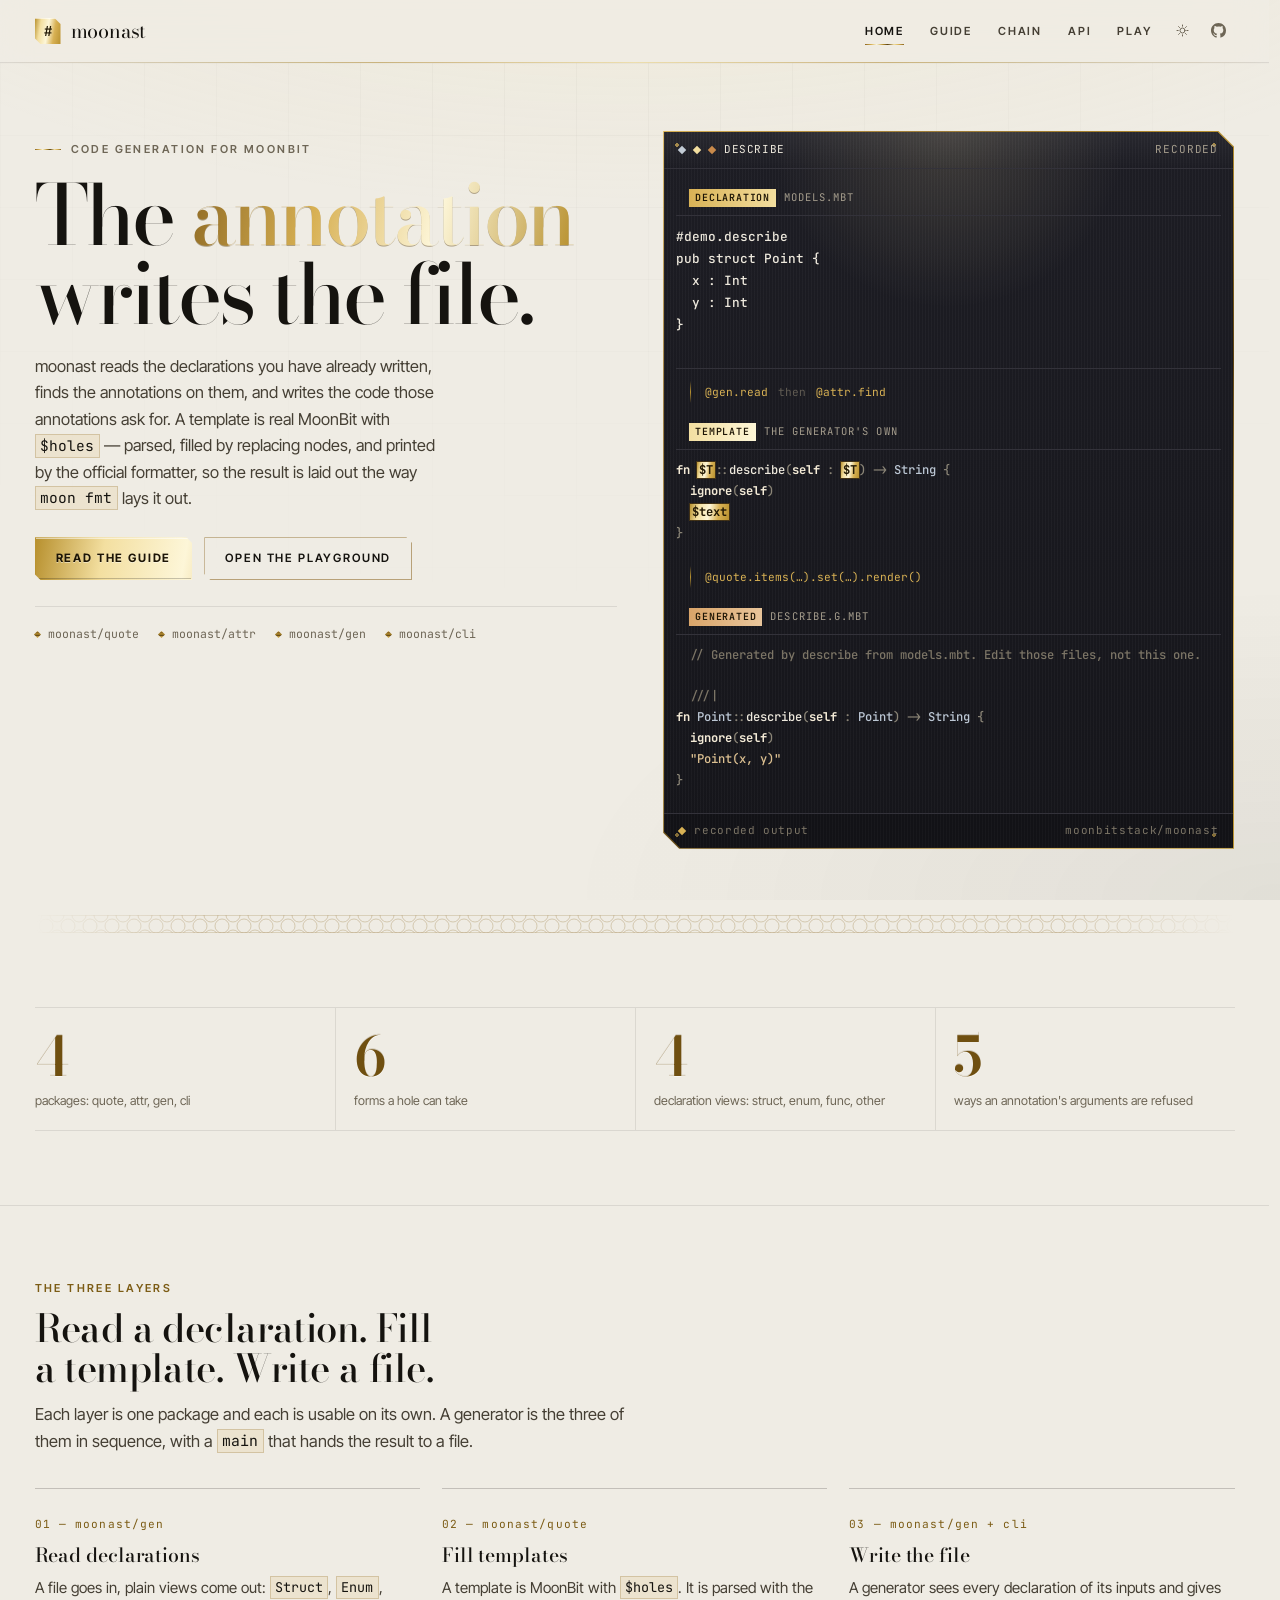
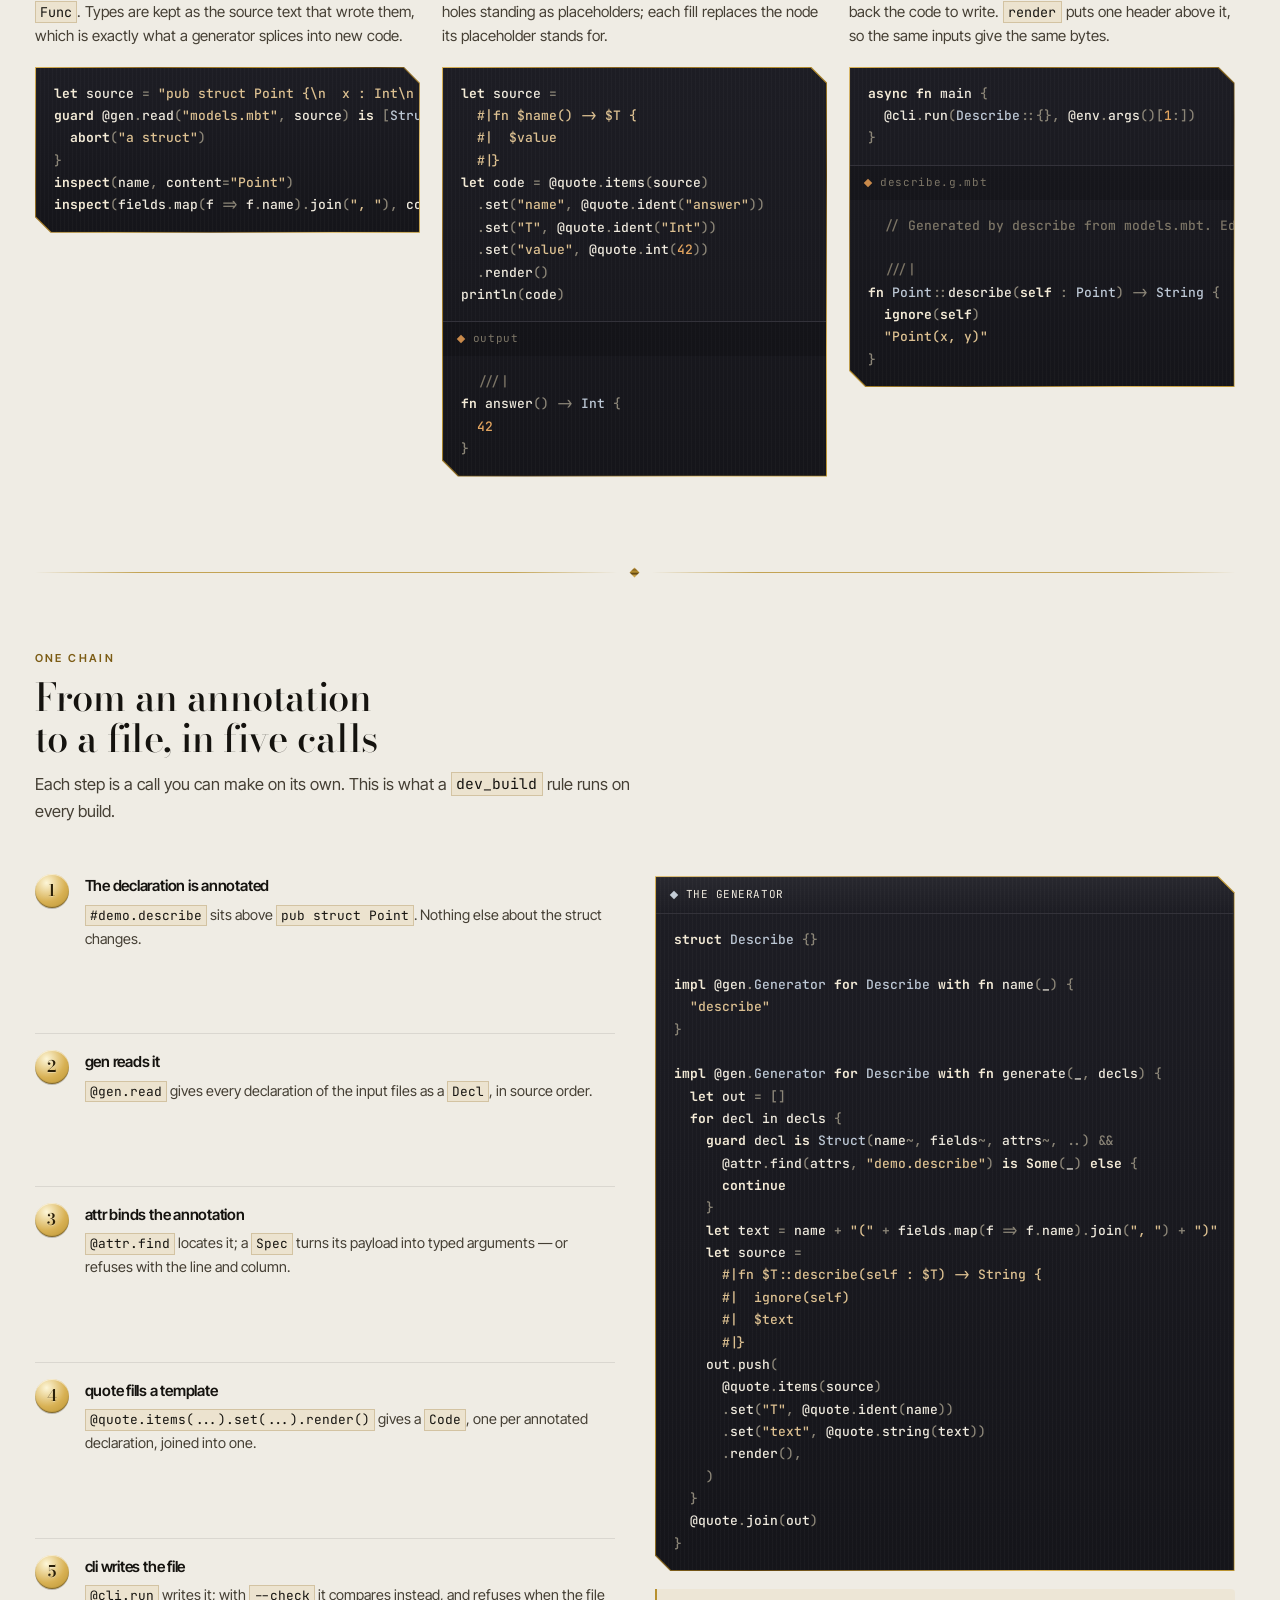
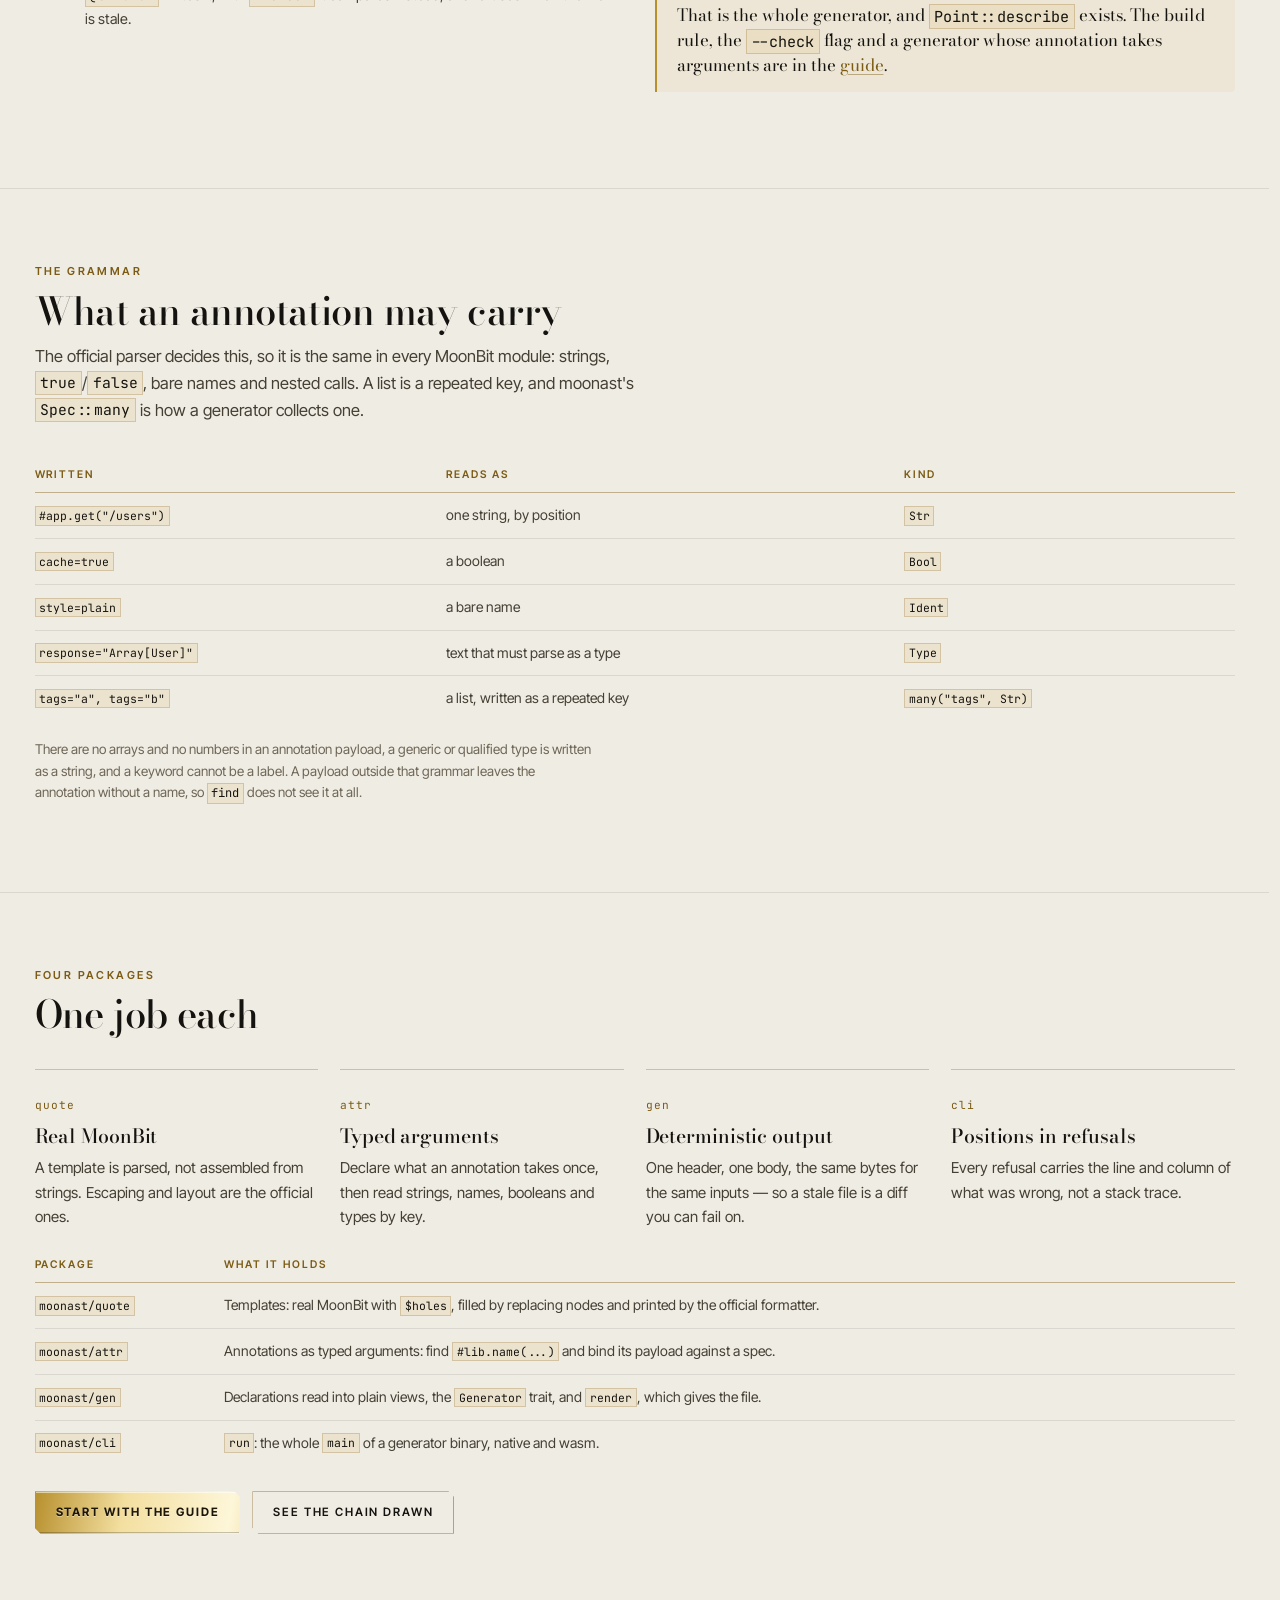
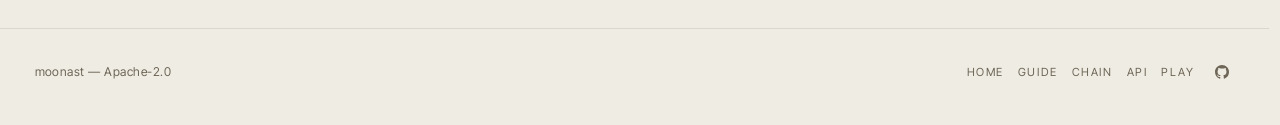
==== commit 8d7f605f: "docs(moonast): one frame and one rhythm across every page. Signed-off-by: Leo Cheng (heke1228) <chen" ====
--- a/docs/index.html
+++ b/docs/index.html
@@ -66,10 +66,10 @@
           <span class="spacer"></span>
           <span id="hero-mode">recorded</span>
         </div>
-        <div class="stack" style="padding:12px">
+        <div class="stack">
           <div>
             <div class="pane-label"><span class="tag a">declaration</span> models.mbt</div>
-            <textarea id="hero-src" spellcheck="false" aria-label="Declaration source" style="min-height:132px;padding:10px 2px;border-bottom:1px solid var(--steel-line)">#demo.describe
+            <textarea id="hero-src" spellcheck="false" aria-label="Declaration source">#demo.describe
 pub struct Point {
   x : Int
   y : Int
@@ -79,7 +79,7 @@
           <div class="link"><span class="call">@gen.read</span><span class="via">then</span><span class="call">@attr.find</span></div>
           <div>
             <div class="pane-label"><span class="tag h">template</span> the generator's own</div>
-            <pre data-lang="moonbit" style="padding:10px 2px;font-size:0.76rem;overflow-x:auto;margin:0"><code>fn $T::describe(self : $T) -&gt; String {
+            <pre data-lang="moonbit"><code>fn $T::describe(self : $T) -&gt; String {
   ignore(self)
   $text
 }</code></pre>
@@ -87,7 +87,7 @@
           <div class="link"><span class="call">@quote.items(…).set(…).render()</span></div>
           <div>
             <div class="pane-label"><span class="tag g">generated</span> describe.g.mbt</div>
-            <pre data-lang="moonbit" id="hero-out" style="padding:10px 2px;font-size:0.76rem;overflow-x:auto;margin:0"><code>// Generated by describe from models.mbt. Edit those files, not this one.
+            <pre data-lang="moonbit" id="hero-out"><code>// Generated by describe from models.mbt. Edit those files, not this one.
 
 ///|
 fn Point::describe(self : Point) -&gt; String {
@@ -206,7 +206,7 @@
         runs on every build.</p>
     </div>
 
-    <div class="grid two" style="gap:34px">
+    <div class="grid two wide">
       <div class="pipe">
         <div class="pipe-step"><span class="coin">1</span><div>
           <h4>The declaration is annotated</h4>
@@ -267,7 +267,7 @@
   @quote.join(out)
 }</code></pre>
         </div>
-        <blockquote style="margin-top:0">
+        <blockquote>
           That is the whole generator, and <code>Point::describe</code> exists. The build rule,
           the <code>--check</code> flag and a generator whose annotation takes arguments are in
           the <a href="guide.html">guide</a>.
@@ -300,7 +300,7 @@
       </table>
     </div>
 
-    <p class="small" style="max-width:70ch">There are no arrays and no numbers in an annotation
+    <p class="small measure">There are no arrays and no numbers in an annotation
       payload, a generic or qualified type is written as a string, and a keyword cannot be a
       label. A payload outside that grammar leaves the annotation without a name, so
       <code>find</code> does not see it at all.</p>
@@ -314,7 +314,7 @@
       <h2>One job each</h2>
     </div>
 
-    <div class="grid four" style="margin-bottom:26px">
+    <div class="grid four">
       <div class="layer">
         <span class="n">quote</span>
         <h3>Real MoonBit</h3>
@@ -352,7 +352,7 @@
       </table>
     </div>
 
-    <div class="cta" style="margin-top:30px">
+    <div class="cta">
       <a class="btn primary" href="guide.html">Start with the guide</a>
       <a class="btn" href="chain.html">See the chain drawn</a>
     </div>
--- a/docs/site.css
+++ b/docs/site.css
@@ -51,11 +51,11 @@
   );
   --gilt-edge: linear-gradient(
     135deg,
-    var(--gold-4) 0%,
+    var(--gold-3) 0%,
     var(--gold-1) 22%,
-    var(--gold-3) 44%,
+    var(--gold-2) 44%,
     var(--gold-0) 62%,
-    var(--gold-4) 84%,
+    var(--gold-3) 84%,
     var(--gold-2) 100%
   );
   --argent: linear-gradient(
@@ -66,6 +66,25 @@
     var(--silver-3) 78%,
     var(--silver-1) 100%
   );
+
+  /* The same leaf used as a surface rather than as type. A gradient designed
+     for letterforms carries shadowed bands; under dark ink they swallow it. */
+  --gilt-surface: linear-gradient(
+    100deg,
+    var(--gold-2) 0%,
+    var(--gold-4) 22%,
+    var(--gold-5) 48%,
+    var(--gold-3) 72%,
+    var(--gold-2) 100%
+  );
+
+  /* Temper: the colour steel takes when it is drawn from the fire — a plum
+     indigo with a rose edge. It marks what is selected, never what is
+     important, so gold keeps that job to itself. */
+  --temper-0: #2c2238;
+  --temper-1: #4c3654;
+  --rose: #d59a7d;
+  --on-temper: #f8f1e5;
 
   /* Gold that may be used as text on the page ground. */
   --gold-text:  light-dark(#7c5c15, #e9cd85);
@@ -274,6 +293,7 @@
 }
 
 .label.gold { color: var(--gold-text); }
+.label.block { display: block; margin-bottom: 8px; }
 
 .num-index {
   font-family: var(--font-display);
@@ -383,7 +403,7 @@
   font-size: 1rem;
   font-weight: 600;
   color: #2a1f08;
-  background: radial-gradient(circle at 34% 26%, var(--gold-4), var(--gold-2) 58%, var(--gold-1));
+  background: radial-gradient(circle at 34% 26%, var(--gold-5), var(--gold-3) 56%, var(--gold-2));
   border-radius: 50%;
   box-shadow:
     inset 0 1px 0 color-mix(in oklab, #fff 55%, transparent),
@@ -439,8 +459,8 @@
   font-family: var(--font-mono);
   font-size: 0.86rem;
   font-weight: 700;
-  color: #2a1f08;
-  background: var(--gilt);
+  color: #241a05;
+  background: var(--gilt-surface);
   clip-path: var(--cut-sm);
   box-shadow: inset 0 1px 0 color-mix(in oklab, #fff 60%, transparent);
 }
@@ -592,6 +612,21 @@
 
 .plate > * { position: relative; z-index: 1; }
 
+/* The home plate is a stack of three panes inside one frame, so its spacing
+   is its own. */
+#hero-card .stack { padding: 12px; }
+
+#hero-card textarea {
+  min-height: 132px;
+  padding: 10px 0;
+  border-bottom: var(--hair) solid var(--steel-line);
+}
+
+#hero-card pre {
+  padding: 10px 0;
+  font-size: 0.76rem;
+}
+
 /* Bare code and editors inside a plate sit on steel, so they take its ink
    rather than the page's. */
 .plate pre,
@@ -745,8 +780,9 @@
 
 /* A hole is the thing the library is about: it is always gold. */
 .tk-hole {
-  color: #2a1f08;
-  background: var(--gilt);
+  color: #241a05;
+  font-weight: 700;
+  background: var(--gilt-surface);
   padding: 0 2px;
   box-shadow: 0 0 0 1px color-mix(in oklab, var(--gold-0) 60%, transparent);
 }
@@ -788,9 +824,11 @@
 }
 
 .btn.primary {
-  color: #231a06;
-  background: var(--gilt);
+  color: #1d1505;
+  font-weight: 700;
+  background: var(--gilt-surface);
   background-size: 200% 100%;
+  text-shadow: 0 1px 0 color-mix(in oklab, #fff 45%, transparent);
   border-color: transparent;
   box-shadow:
     inset 0 1px 0 color-mix(in oklab, #fff 55%, transparent),
@@ -801,7 +839,28 @@
 
 .btn svg { width: 14px; height: 14px; }
 
-.cta { display: flex; flex-wrap: wrap; gap: 12px; }
+.cta {
+  display: flex;
+  flex-wrap: wrap;
+  gap: 12px;
+}
+
+.prose .cta,
+.band .cta { margin-top: 26px; }
+
+/* A closing line under a demo, and a limit on how wide prose may run. */
+.tail { margin-top: 26px; }
+.measure { max-width: 70ch; }
+
+/* A stack of steel set flush under the plate above it, and its counterpart. */
+.band.short { padding-bottom: 34px; }
+.band.tight { padding-top: 0; }
+
+/* Two columns with room for a table beside prose. */
+.grid.wide { gap: 40px; }
+
+/* A code plate followed by a remark reads as one thought. */
+.code-block + blockquote { margin-top: 6px; }
 
 /* ------------------------------------------------------------------ hero */
 
@@ -913,12 +972,13 @@
 .tag {
   padding: 1px 6px;
   font-size: 0.62rem;
-  letter-spacing: 0.1em;
-  color: #15151a;
-  background: var(--gold-3);
-}
-.tag.h { background: var(--gold-4); }
-.tag.g { background: #c98a4b; }
+  font-weight: 600;
+  letter-spacing: 0.08em;
+  color: #1d1505;
+  background: linear-gradient(100deg, var(--gold-3), var(--gold-4));
+}
+.tag.h { background: linear-gradient(100deg, var(--gold-4), var(--gold-5)); }
+.tag.g { background: linear-gradient(100deg, #d9a468, #e9c69c); }
 
 .link {
   display: flex;
@@ -1074,10 +1134,11 @@
 .prose li { margin-bottom: 0.35em; }
 
 .step-n {
-  display: inline-block;
-  font-family: var(--font-mono);
-  font-size: 0.66rem;
-  letter-spacing: 0.2em;
+  display: block;
+  font-family: var(--font-body);
+  font-size: 0.688rem;
+  font-weight: 600;
+  letter-spacing: 0.22em;
   text-transform: uppercase;
   color: var(--gold-text);
   margin-bottom: 8px;
@@ -1110,11 +1171,15 @@
 
 /* --------------------------------------------------------------- sidebar */
 
+.doc,
+.page {
+  padding: 44px 0 70px;
+}
+
 .doc {
   display: grid;
   grid-template-columns: 214px minmax(0, 1fr);
   gap: 46px;
-  padding: 44px 0 70px;
   align-items: start;
 }
 
@@ -1174,6 +1239,10 @@
 .side a:hover { color: var(--ink); }
 .side a.on { color: var(--ink); border-left-color: var(--gold-2); }
 
+/* The group holding the entry in view takes the mark as well, so a long index
+   says where you are without a second observer. */
+.side .group:has(a.on) h4 { color: var(--ink); }
+
 @media (width <= 900px) {
   .side a {
     display: inline-block;
@@ -1187,6 +1256,14 @@
   .side h4 { margin-bottom: 5px; }
 }
 
+.side a.pkg-link {
+  font-family: var(--font-mono);
+  font-size: 0.74rem;
+  letter-spacing: 0.02em;
+  padding-top: 2px;
+  padding-bottom: 6px;
+}
+
 .side a.sub {
   font-family: var(--font-mono);
   font-size: 0.75rem;
@@ -1196,6 +1273,7 @@
 
 /* ------------------------------------------------------------ api entries */
 
+.intro { margin-bottom: 44px; }
 .pkg { margin-bottom: 56px; }
 .pkg h2 {
   display: flex;
@@ -1228,6 +1306,8 @@
   border-bottom: var(--hair) solid var(--line-soft);
 }
 
+.entry.nested { border-top: 0; padding-top: 8px; }
+
 .entry .sig {
   font-family: var(--font-mono);
   font-size: 0.84rem;
@@ -1289,7 +1369,8 @@
   display: grid;
   grid-template-columns: repeat(2, minmax(0, 1fr));
   gap: 18px;
-  align-items: start;
+  /* Two plates of one height, so the pair reads as a single instrument. */
+  align-items: stretch;
 }
 
 @media (width <= 940px) {
@@ -1299,10 +1380,36 @@
 .pane-box {
   position: relative;
   isolation: isolate;
+  display: flex;
+  flex-direction: column;
   background: var(--gilt-edge);
   padding: 1px;
   clip-path: var(--cut);
   min-width: 0;
+  /* Editors and output are steel, whatever the page's ink is. */
+  color: var(--on-steel);
+}
+
+.pane-box pre {
+  margin: 0;
+  padding: 15px 18px;
+  overflow-x: auto;
+  color: var(--on-steel);
+  font-family: var(--font-mono);
+  font-weight: 500;
+  font-size: 0.8125rem;
+  line-height: 1.72;
+  white-space: pre;
+  tab-size: 2;
+}
+
+.pane-box pre code {
+  font: inherit;
+  color: inherit;
+  background: none;
+  border: 0;
+  padding: 0;
+  white-space: inherit;
 }
 
 .pane-box::before {
@@ -1328,7 +1435,8 @@
   font-family: var(--font-mono);
   font-size: 0.8125rem;
   line-height: 1.72;
-  resize: vertical;
+  resize: none;
+  flex: 1 1 auto;
   white-space: pre;
   overflow-x: auto;
   tab-size: 2;
@@ -1341,6 +1449,7 @@
   min-height: 300px;
   max-height: 460px;
   overflow: auto;
+  flex: 1 1 auto;
 }
 
 .chips {
@@ -1363,9 +1472,19 @@
 }
 
 .chip[aria-pressed="true"] {
-  color: #231a06;
-  background: var(--gilt);
-  border-color: transparent;
+  color: var(--on-temper);
+  font-weight: 600;
+  background: linear-gradient(158deg, var(--temper-1), var(--temper-0));
+  border-color: color-mix(in oklab, var(--rose) 85%, transparent);
+  box-shadow:
+    inset 0 1px 0 color-mix(in oklab, var(--rose) 55%, transparent),
+    inset 0 -1px 0 color-mix(in oklab, #000 30%, transparent),
+    0 1px 0 color-mix(in oklab, #000 18%, transparent);
+}
+
+.chip[aria-pressed="true"]:hover {
+  background: linear-gradient(158deg, var(--temper-1), var(--temper-0));
+  border-color: var(--rose);
 }
 
 .fills {
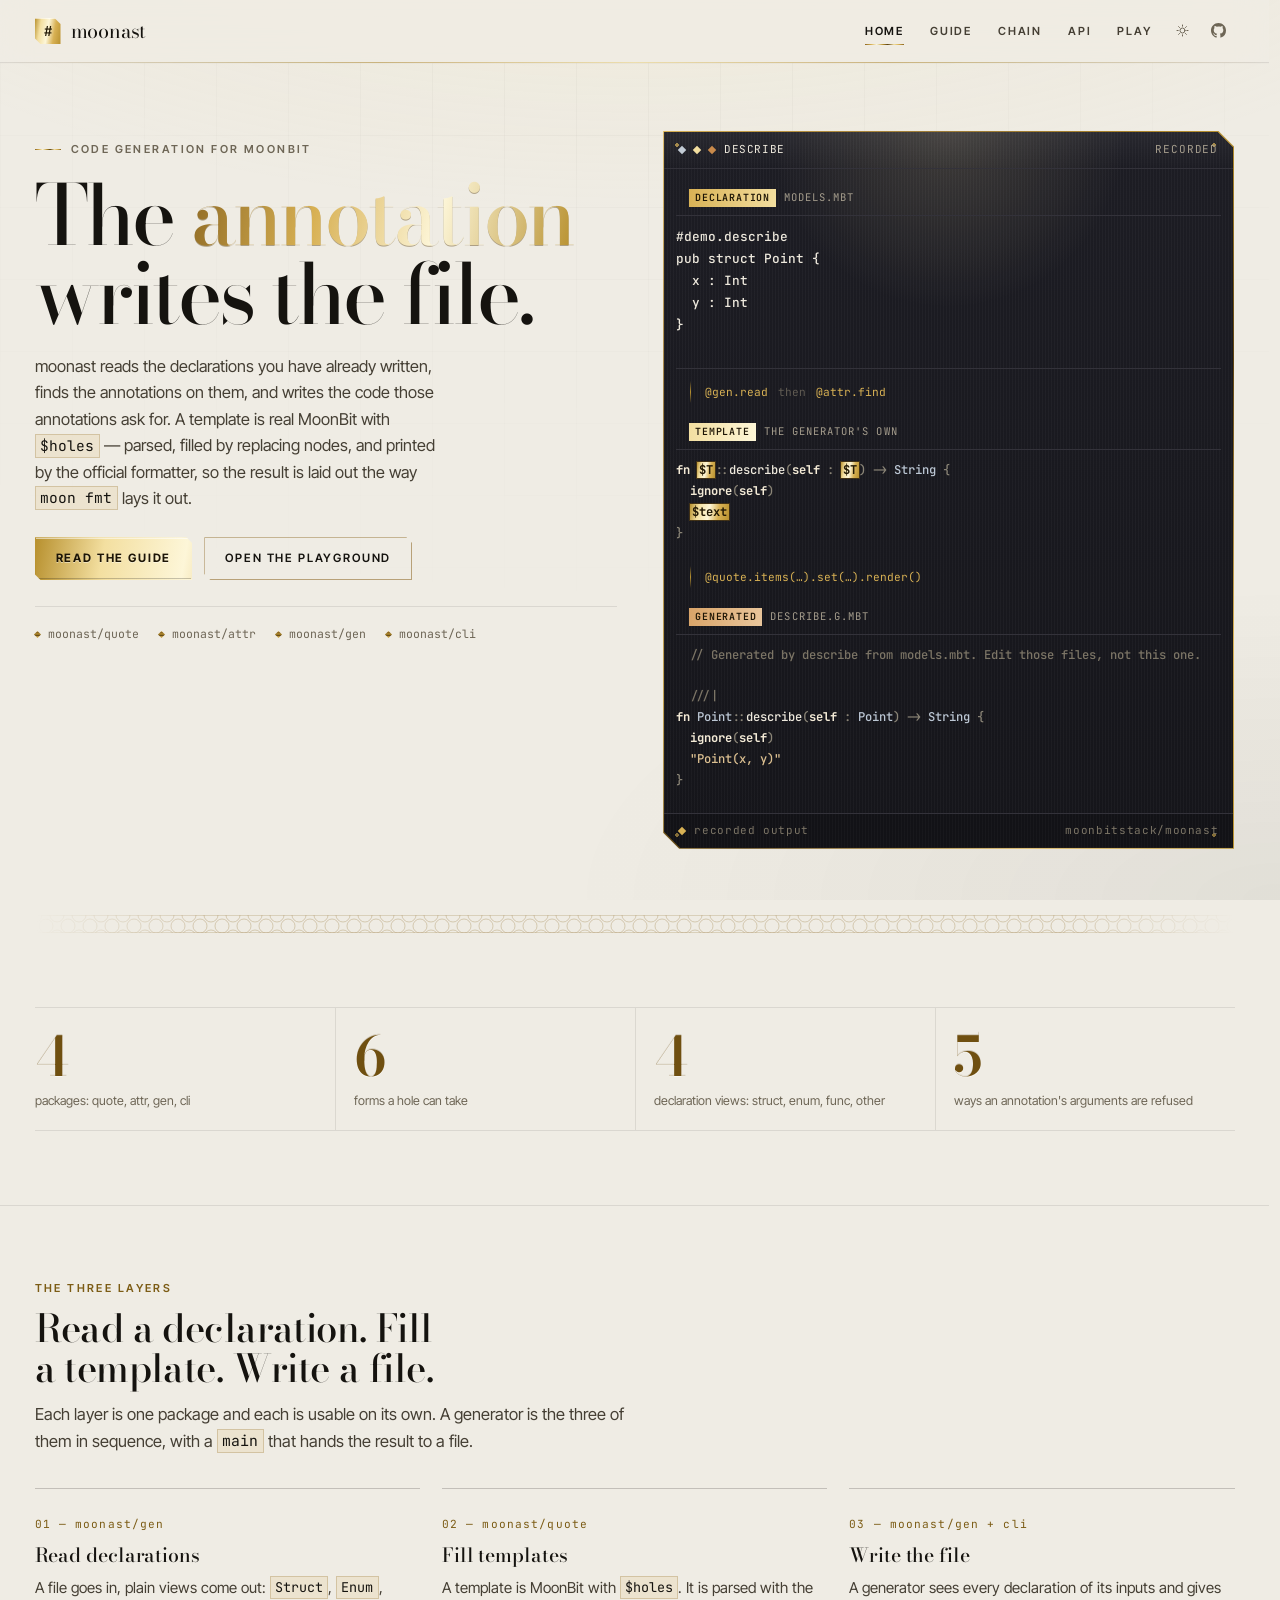
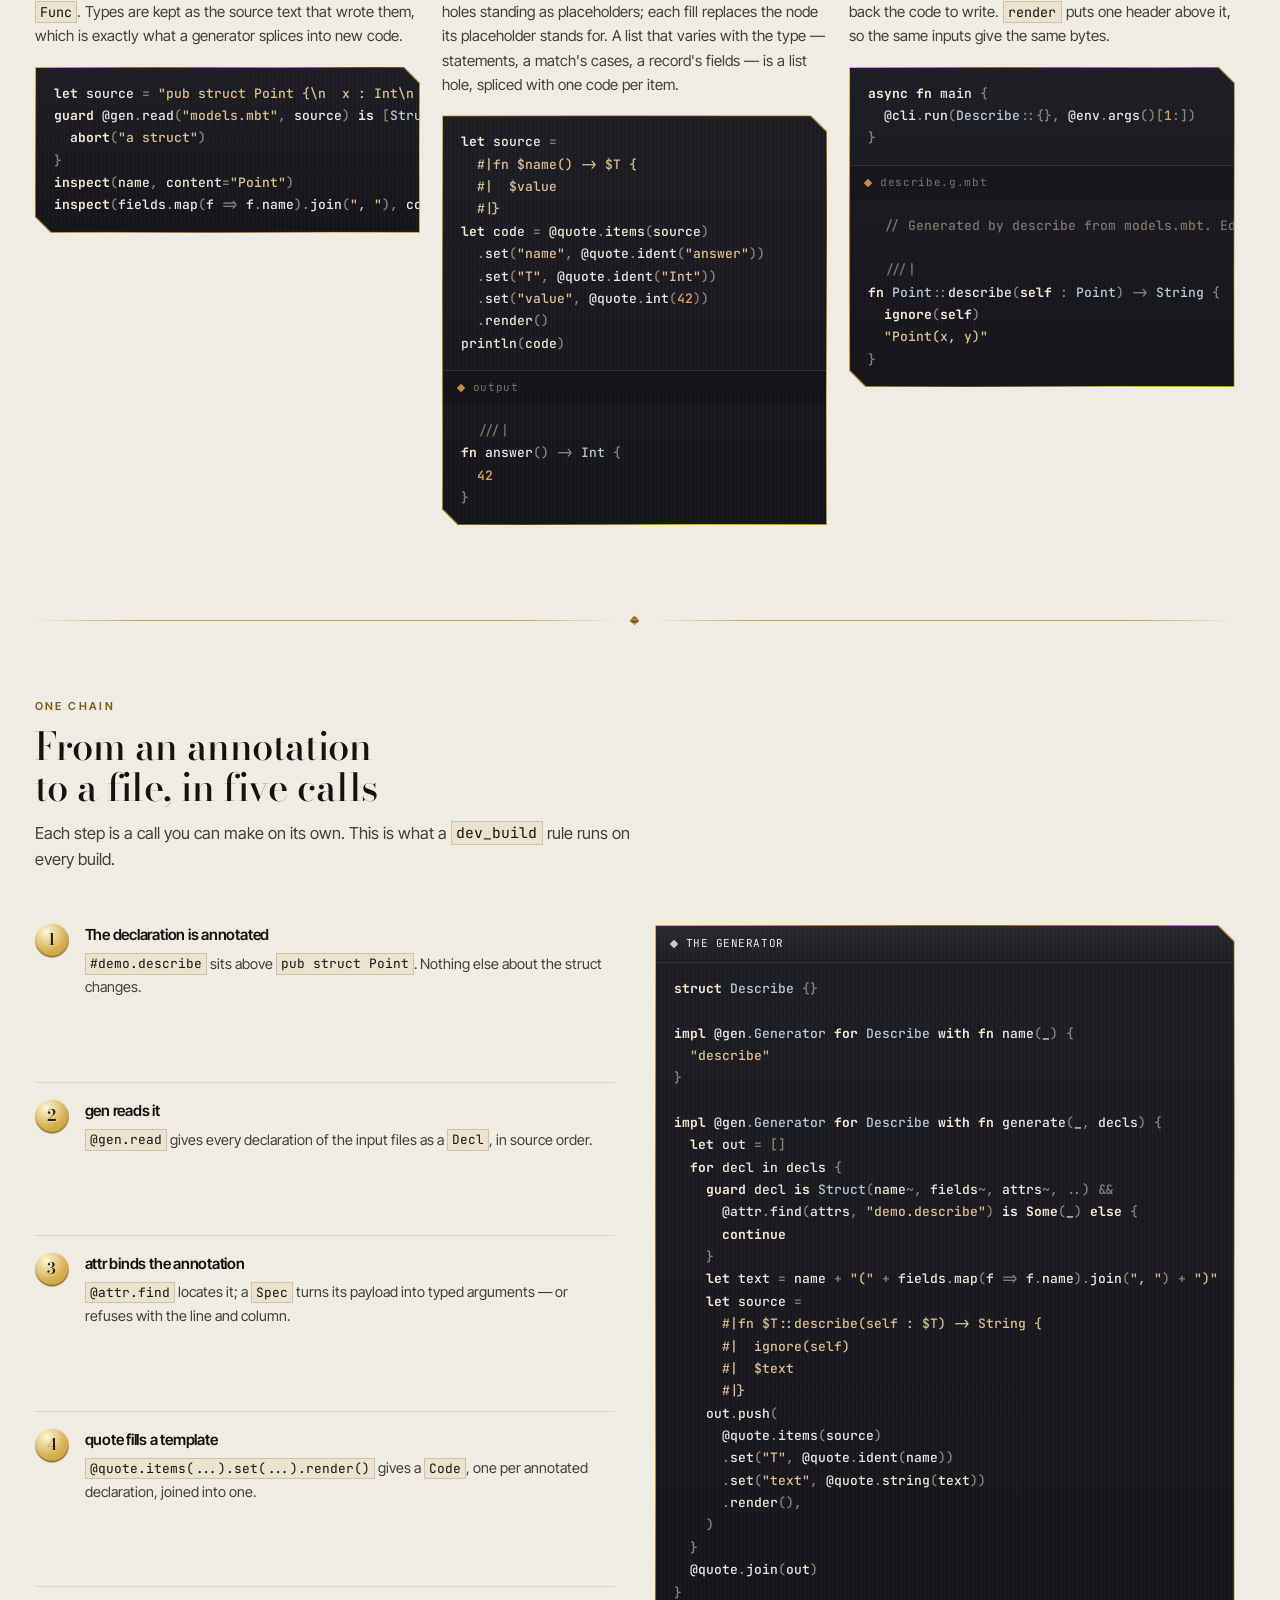
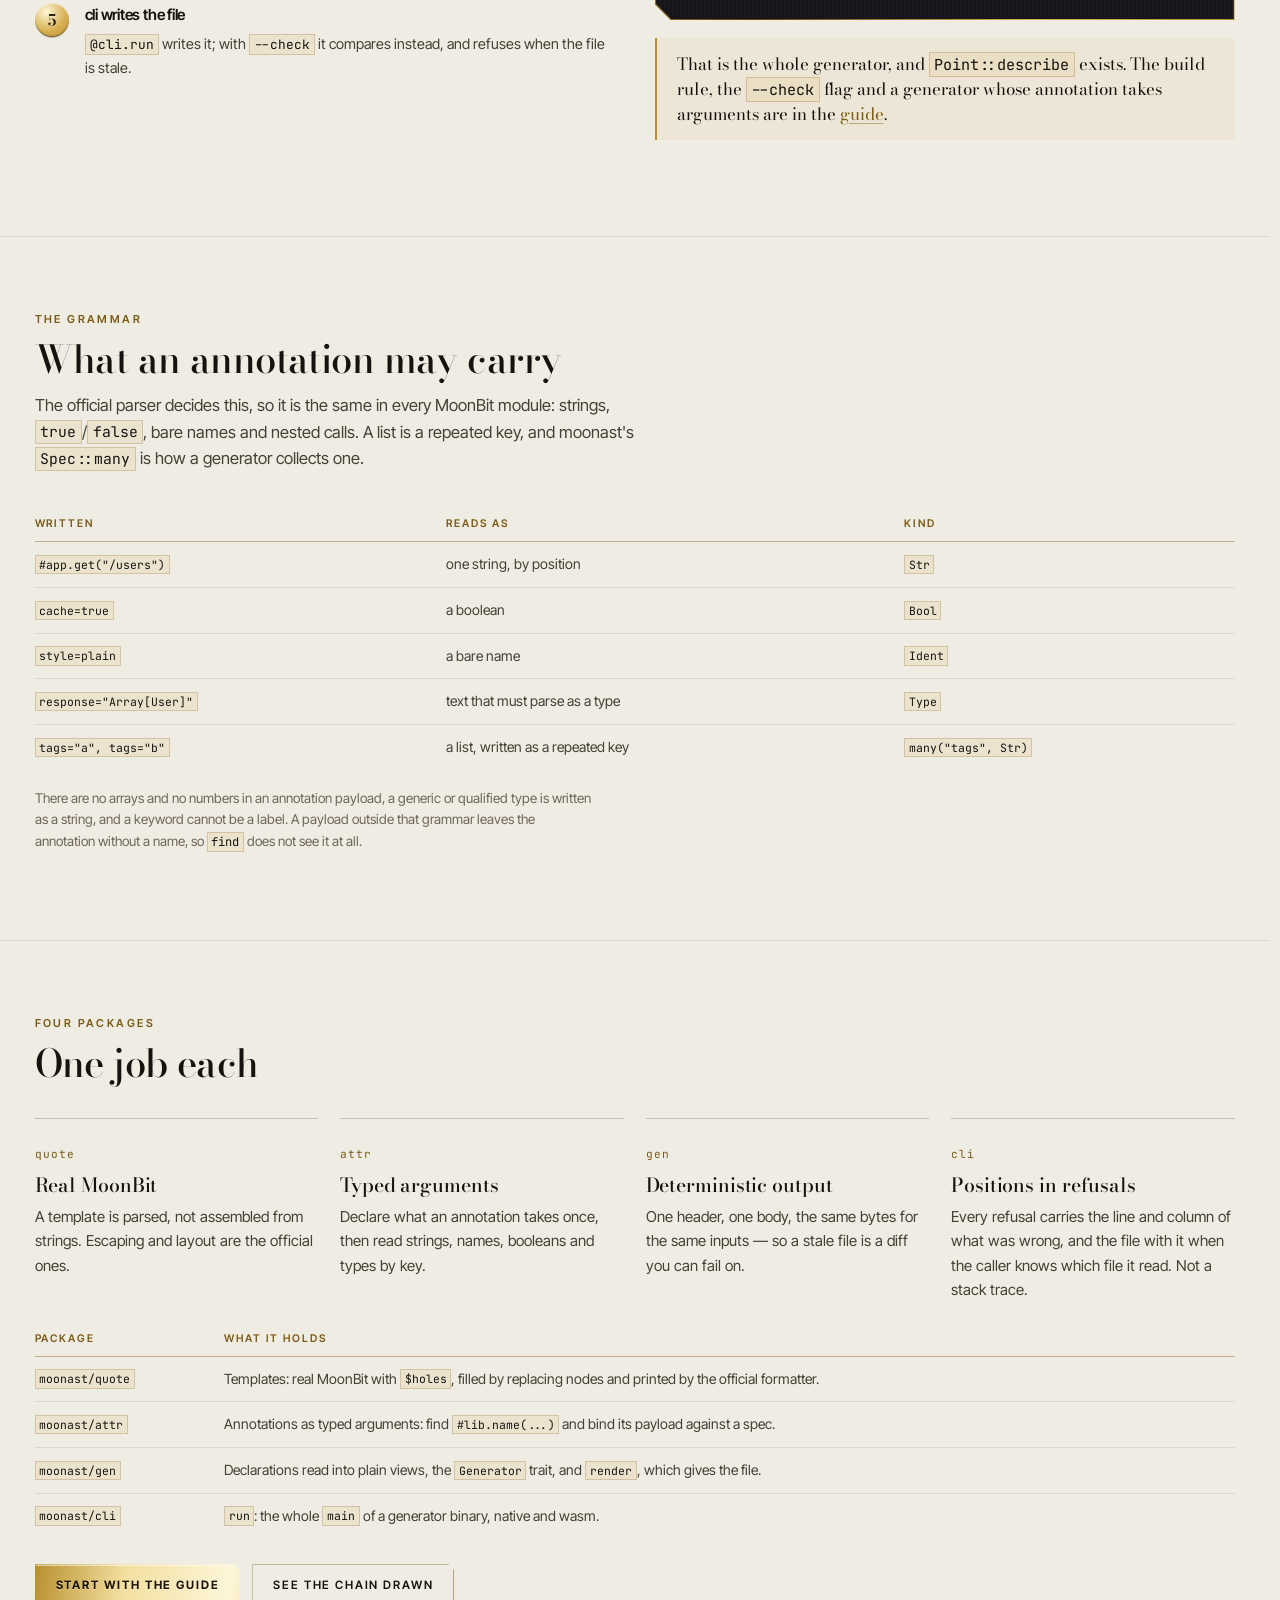
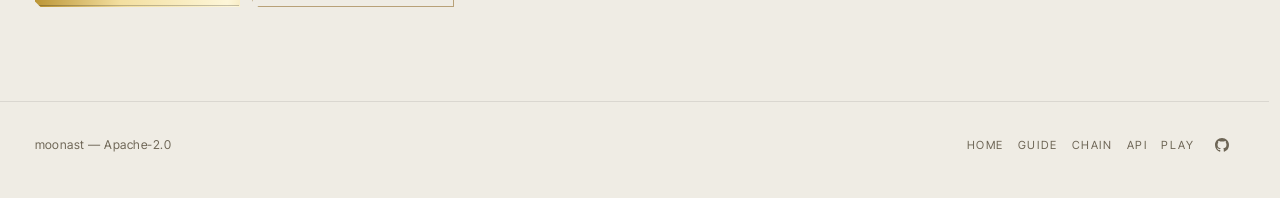
==== commit eb1af1e6: "docs(moonast): the two new list positions, and the file a refusal names. The README, the guide and t" ====
--- a/docs/index.html
+++ b/docs/index.html
@@ -10,6 +10,7 @@
 <link rel="preconnect" href="https://fonts.gstatic.com" crossorigin>
 <link href="https://fonts.googleapis.com/css2?family=Bodoni+Moda:ital,opsz,wght@0,6..96,400..700;1,6..96,400&family=Inter+Tight:wght@400;500;600&family=JetBrains+Mono:wght@400;500;700&display=swap" rel="stylesheet">
 <link rel="stylesheet" href="site.css">
+<script type="module" src="scrollbar.js"></script>
 </head>
 <body>
 <a class="skip" href="#main">Skip to content</a>
@@ -148,7 +149,9 @@
           <span class="n">02 — moonast/quote</span>
           <h3>Fill templates</h3>
           <p>A template is MoonBit with <code>$holes</code>. It is parsed with the holes standing
-            as placeholders; each fill replaces the node its placeholder stands for.</p>
+            as placeholders; each fill replaces the node its placeholder stands for. A list that
+            varies with the type — statements, a match's cases, a record's fields — is a list
+            hole, spliced with one code per item.</p>
         </div>
         <div class="code-block">
           <pre data-lang="moonbit"><code>let source =
@@ -336,7 +339,8 @@
       <div class="layer">
         <span class="n">cli</span>
         <h3>Positions in refusals</h3>
-        <p>Every refusal carries the line and column of what was wrong, not a stack trace.</p>
+        <p>Every refusal carries the line and column of what was wrong, and the file with it when
+          the caller knows which file it read. Not a stack trace.</p>
       </div>
     </div>
 
--- a/docs/site.css
+++ b/docs/site.css
@@ -317,7 +317,8 @@
   border: var(--hair) solid color-mix(in oklab, var(--gold-1) 26%, transparent);
   padding: 0.1em 0.32em;
   color: var(--ink);
-  white-space: nowrap;
+  white-space: pre-wrap;
+  overflow-wrap: anywhere;
 }
 
 /* ---------------------------------------------------------------- layout */
@@ -1613,3 +1614,18 @@
     transition-duration: 0.001ms !important;
   }
 }
+
+/* The page scroll bar shows while the page moves or under the pointer and
+   hides a moment after; it keeps its place, so nothing shifts. */
+@supports selector(::-webkit-scrollbar) {
+  html:not(.scrolling)::-webkit-scrollbar-thumb { background: transparent; border-color: transparent; box-shadow: none; }
+}
+@supports not selector(::-webkit-scrollbar) {
+  html:not(.scrolling) { scrollbar-color: transparent transparent; }
+}
+
+/* Long identifiers in running text break rather than widen the page. */
+:where(p, li, td, dd, h1, h2, h3, h4) code { white-space: pre-wrap; overflow-wrap: anywhere; }
+
+/* Grid items give way to their scrolling code and tables instead of widening the page. */
+.doc > * { min-width: 0; }
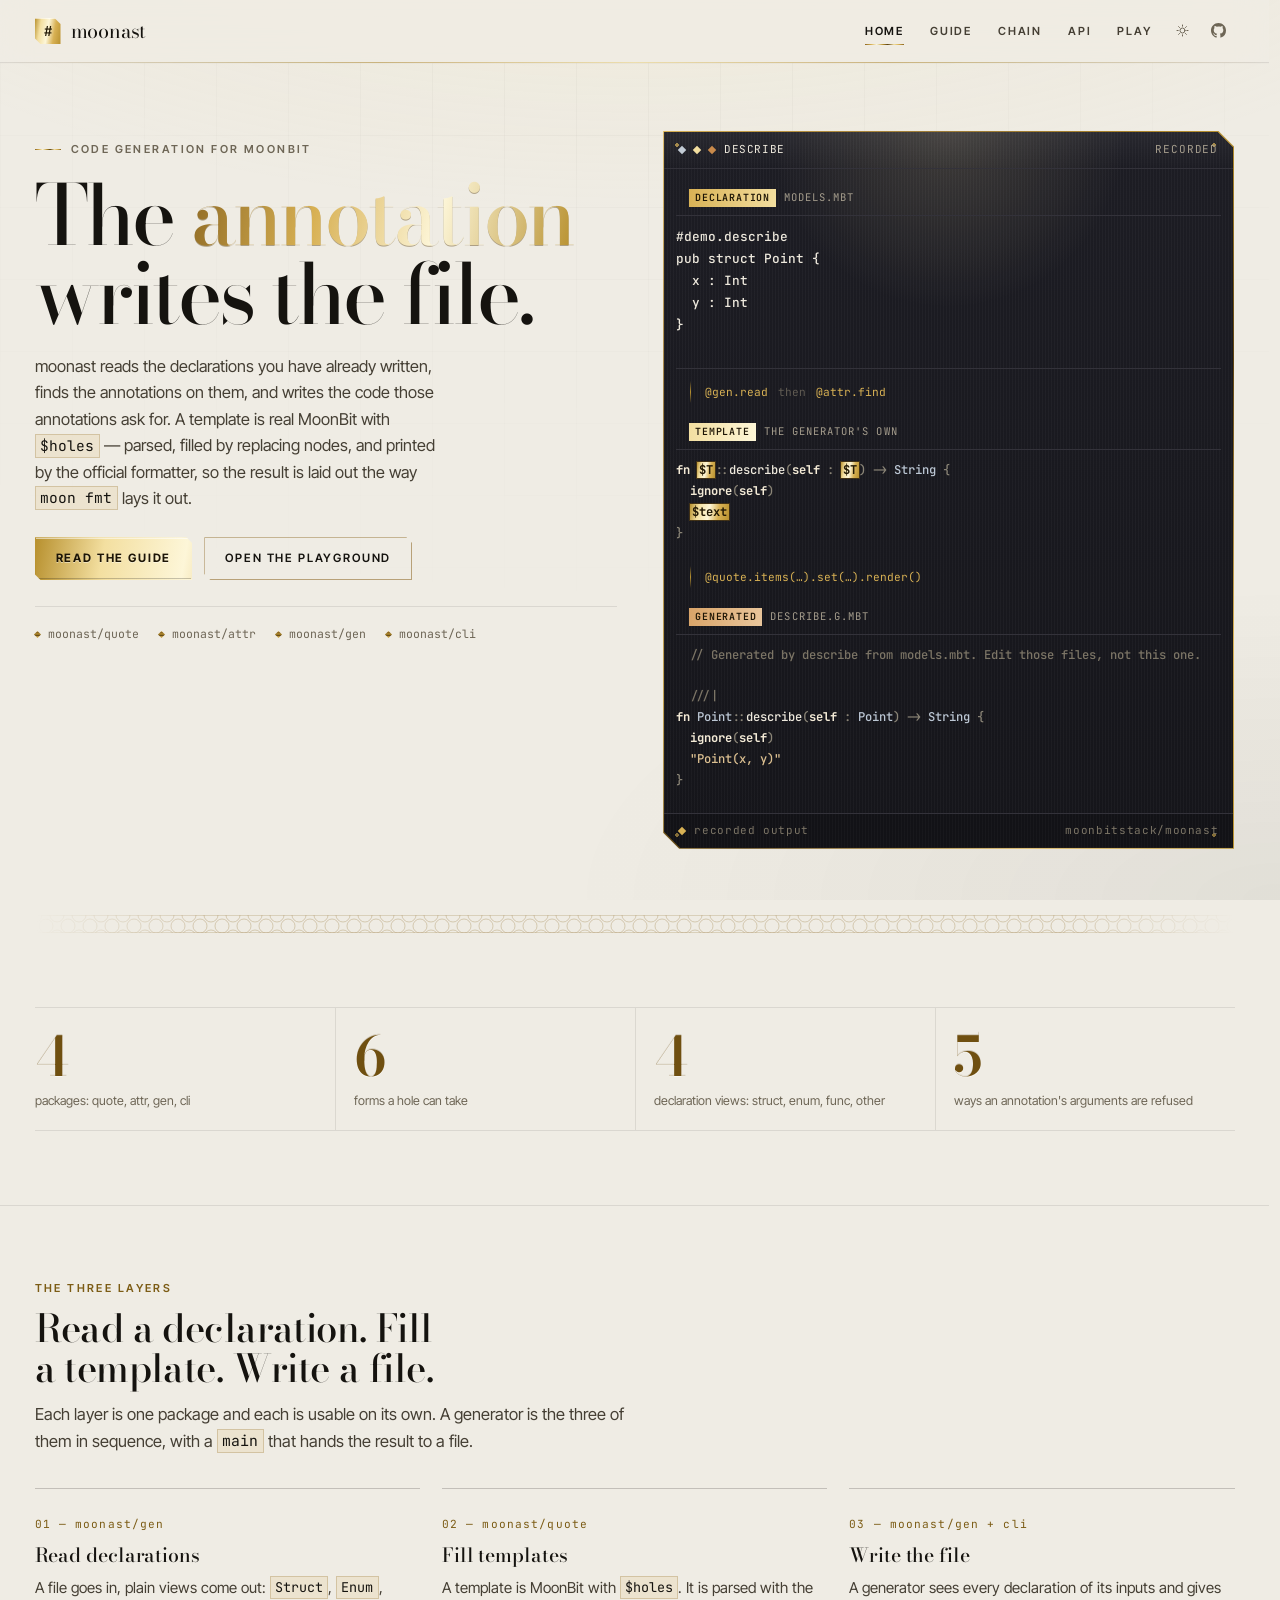
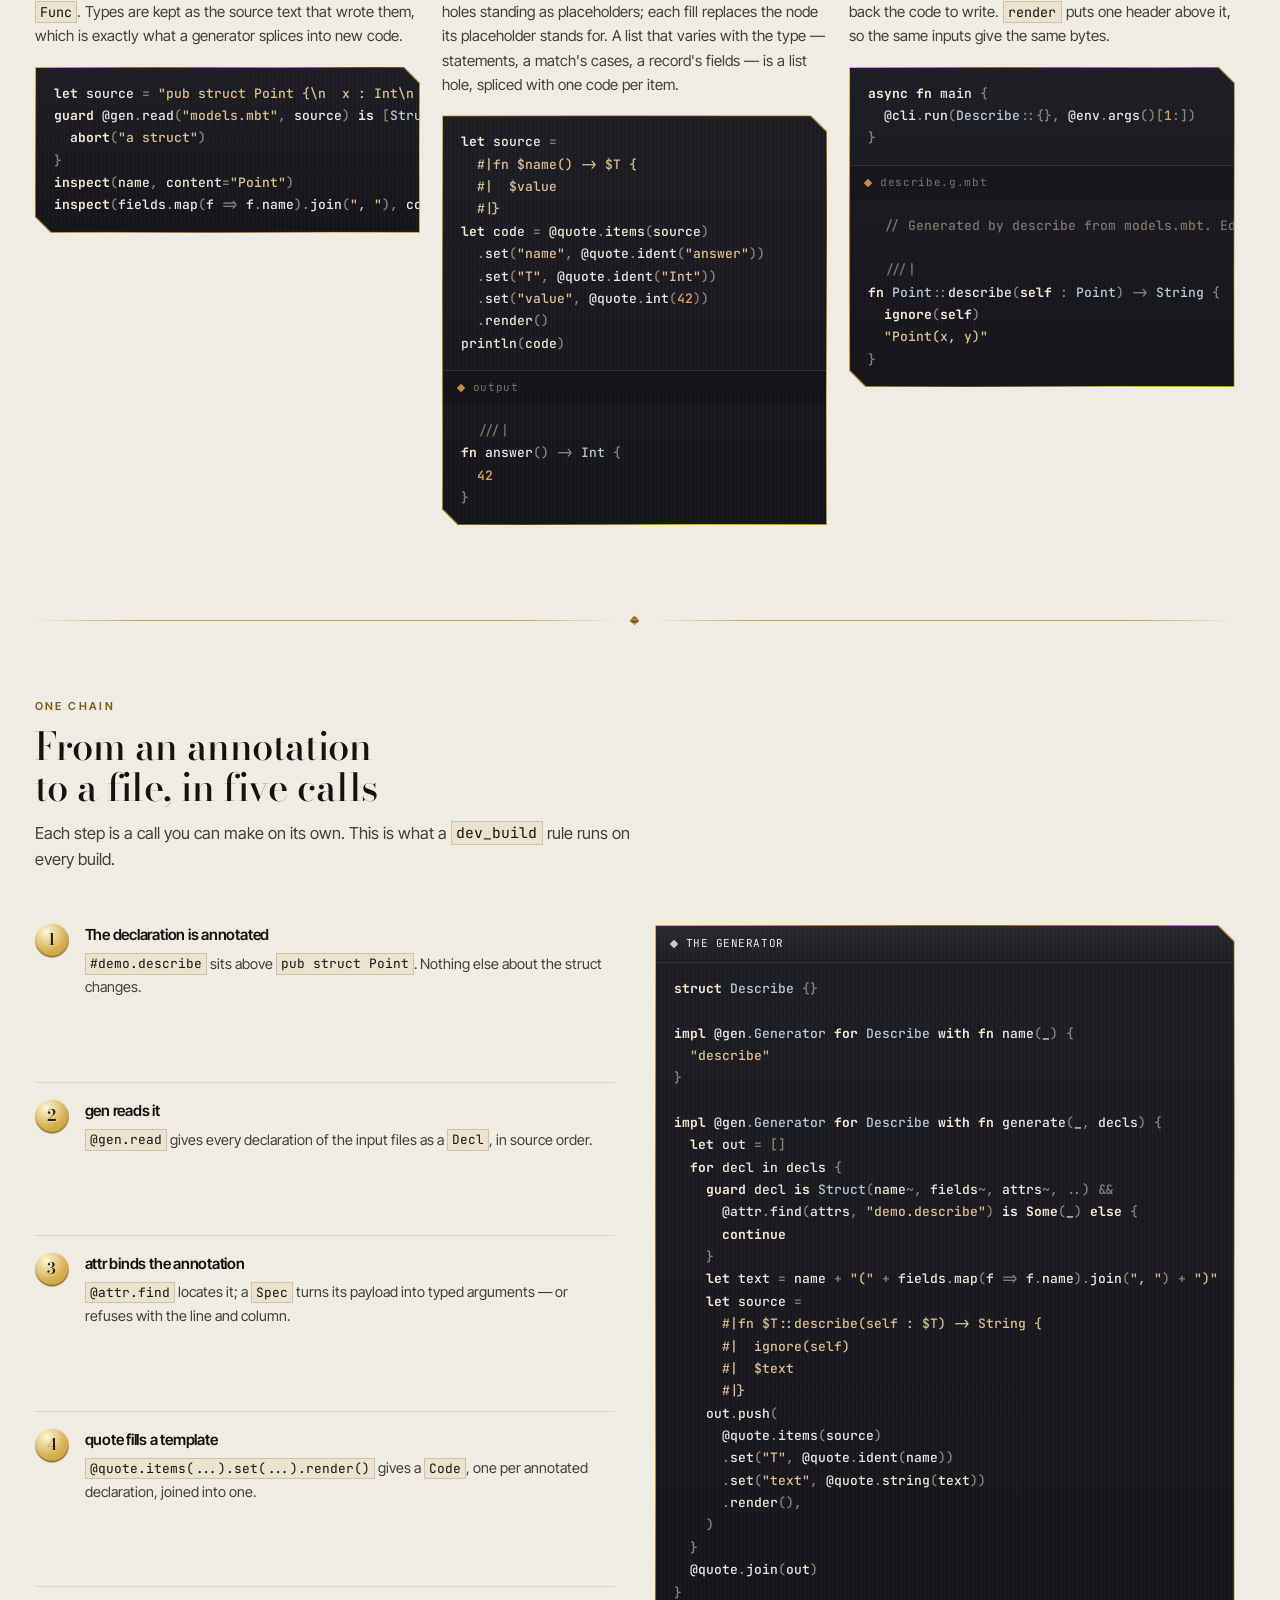
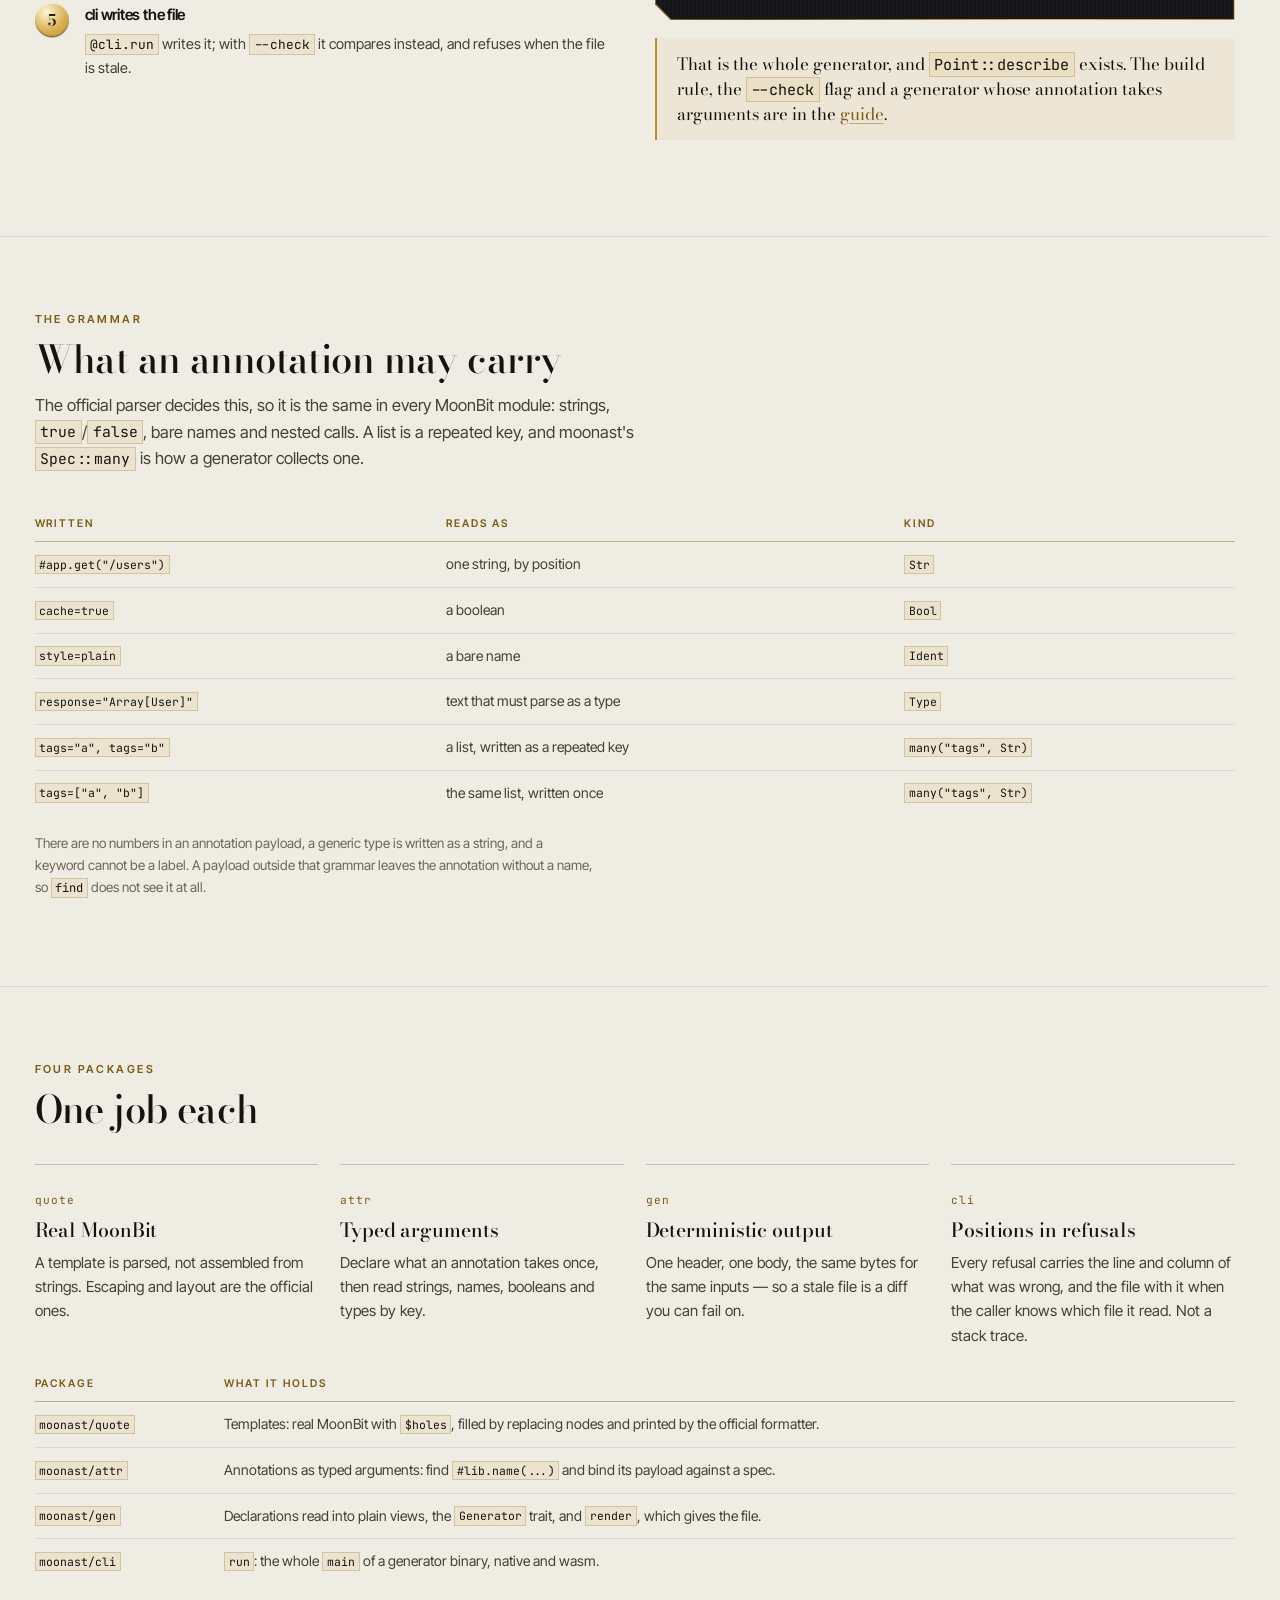
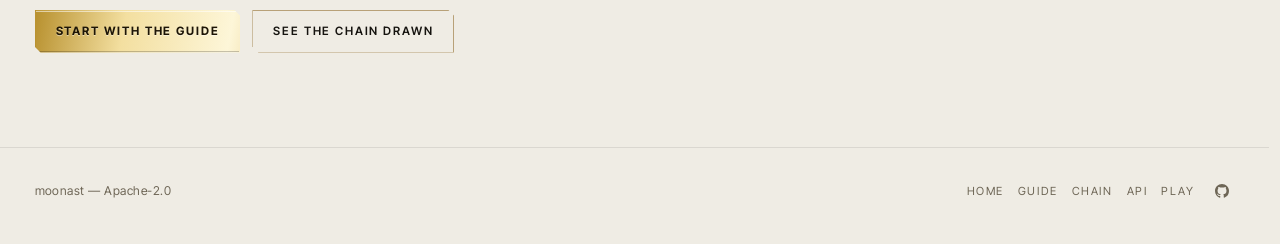
==== commit 2239e84d: "docs(moonast): the byte array, the hole that cannot be filled, every problem at once. The guide gain" ====
--- a/docs/index.html
+++ b/docs/index.html
@@ -299,14 +299,14 @@
           <tr><td><code>style=plain</code></td><td>a bare name</td><td><code>Ident</code></td></tr>
           <tr><td><code>response="Array[User]"</code></td><td>text that must parse as a type</td><td><code>Type</code></td></tr>
           <tr><td><code>tags="a", tags="b"</code></td><td>a list, written as a repeated key</td><td><code>many("tags", Str)</code></td></tr>
+          <tr><td><code>tags=["a", "b"]</code></td><td>the same list, written once</td><td><code>many("tags", Str)</code></td></tr>
         </tbody>
       </table>
     </div>
 
-    <p class="small measure">There are no arrays and no numbers in an annotation
-      payload, a generic or qualified type is written as a string, and a keyword cannot be a
-      label. A payload outside that grammar leaves the annotation without a name, so
-      <code>find</code> does not see it at all.</p>
+    <p class="small measure">There are no numbers in an annotation payload, a generic type is
+      written as a string, and a keyword cannot be a label. A payload outside that grammar leaves
+      the annotation without a name, so <code>find</code> does not see it at all.</p>
   </div>
 </section>
 
